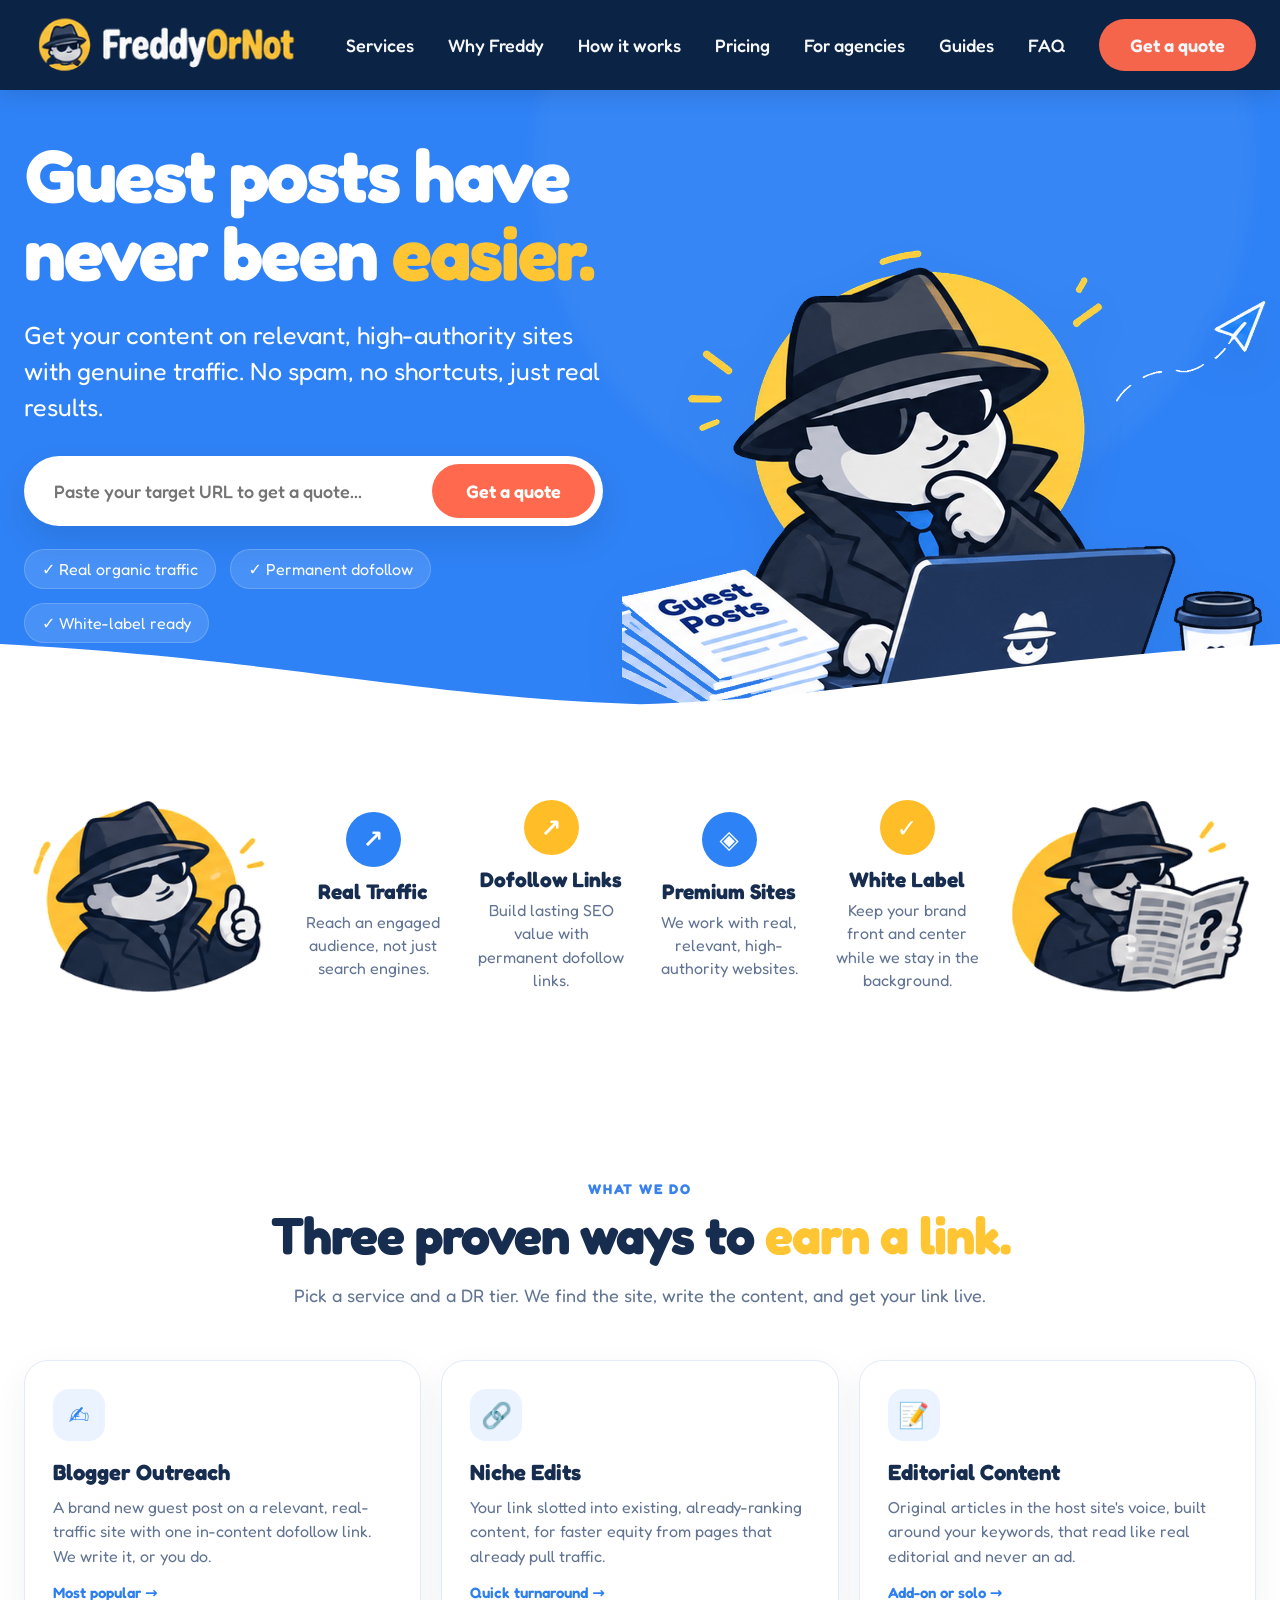
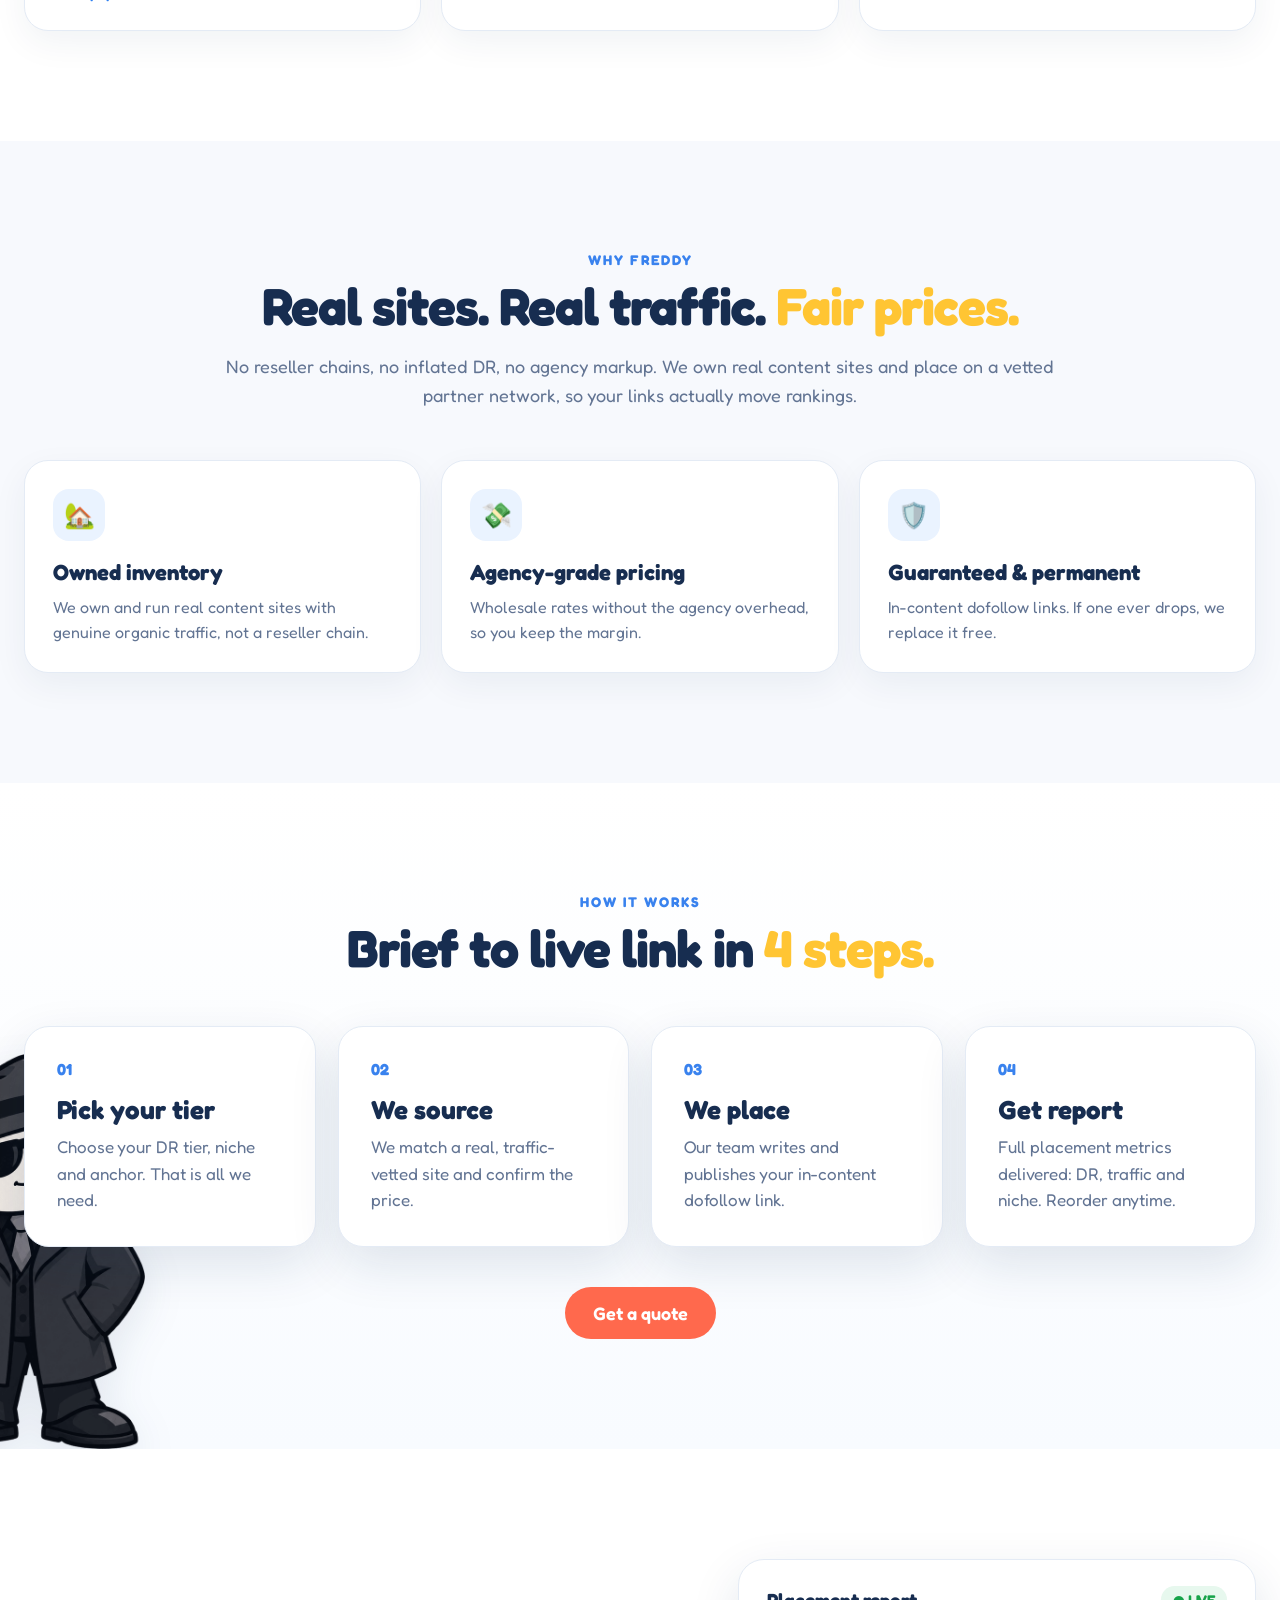
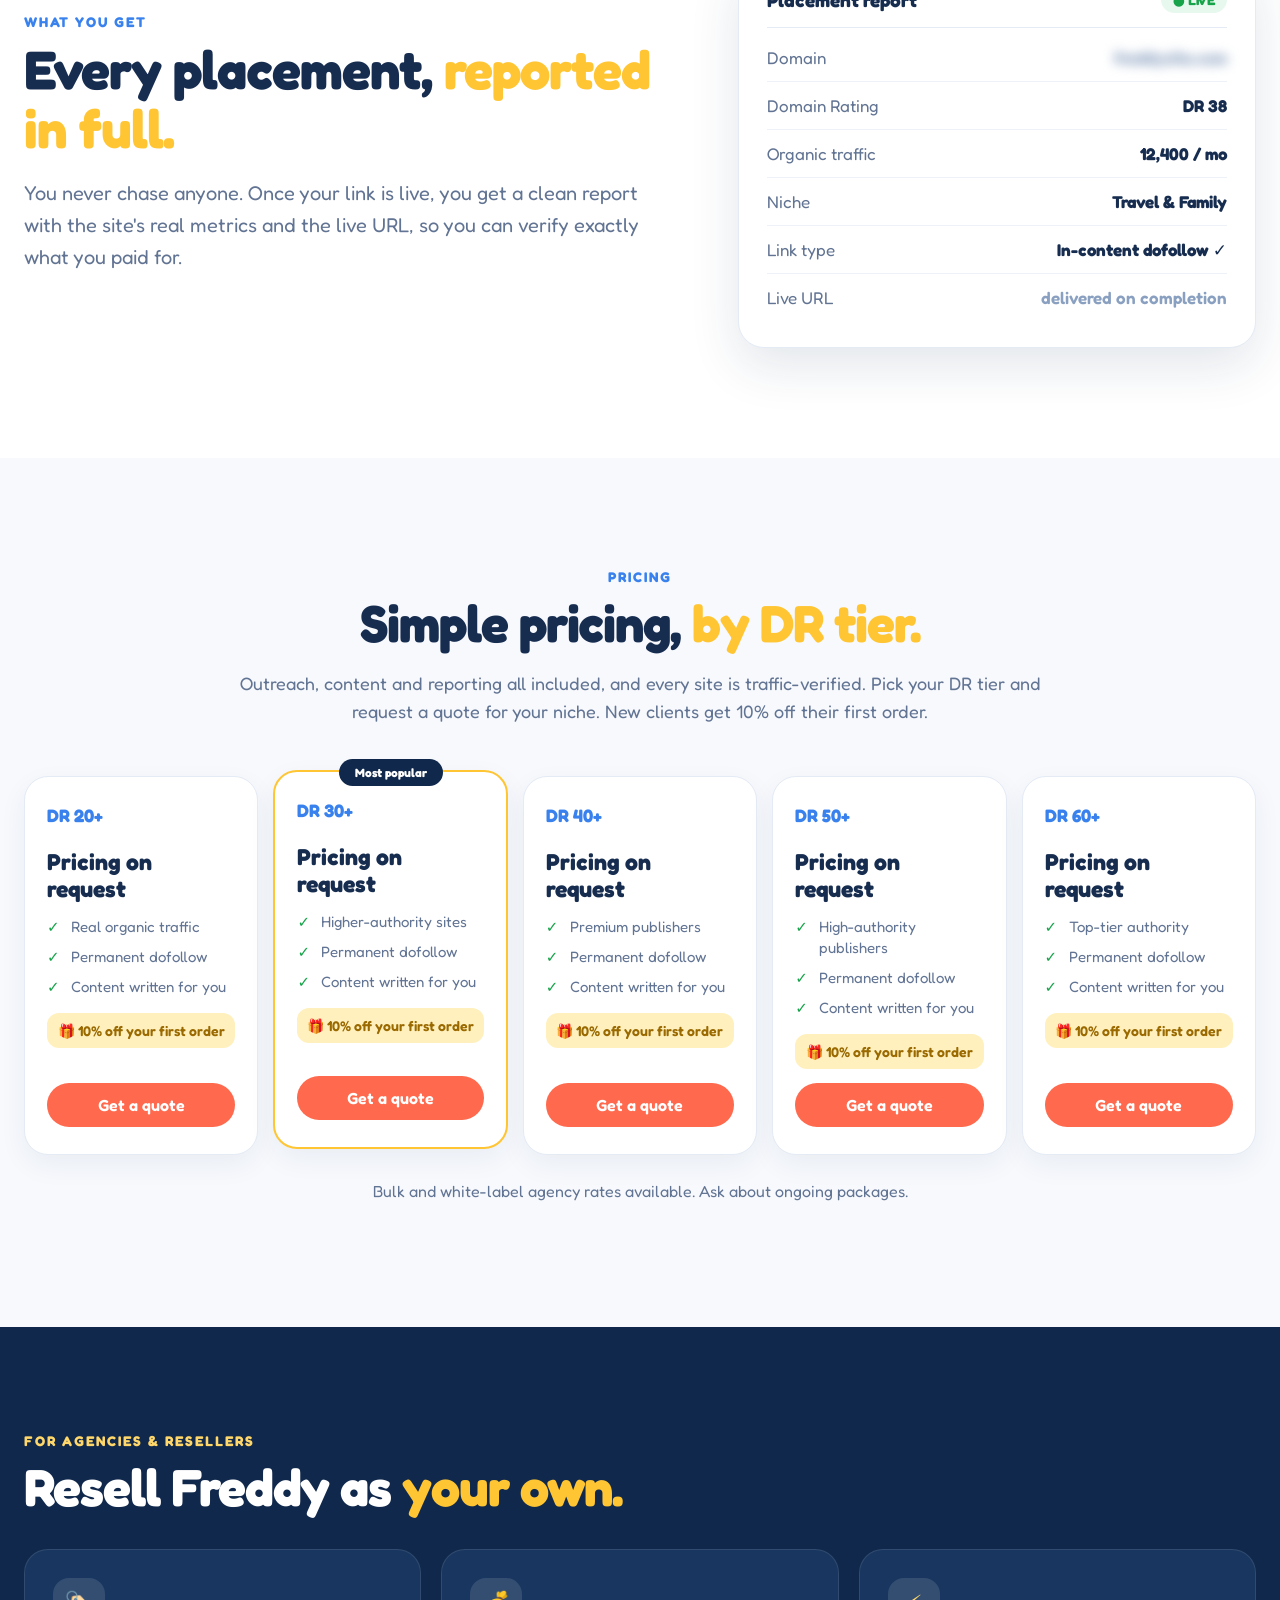
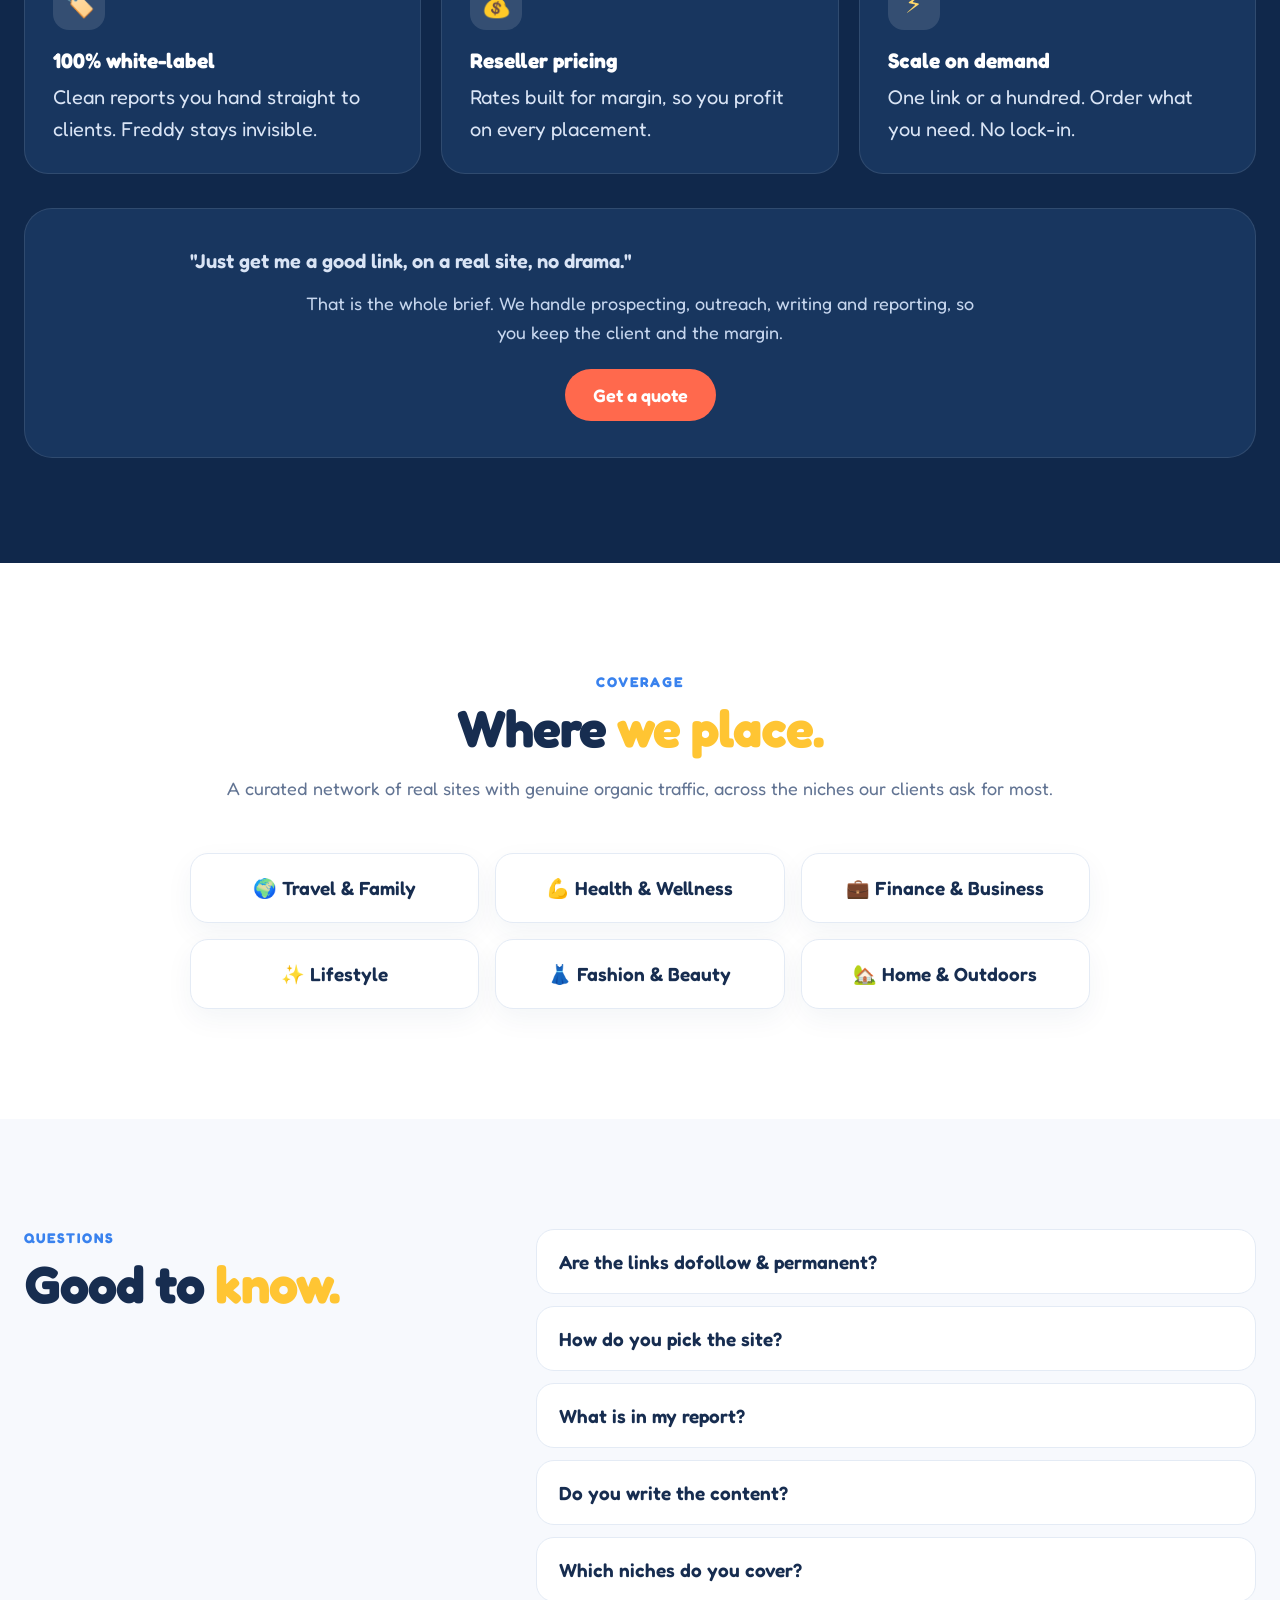
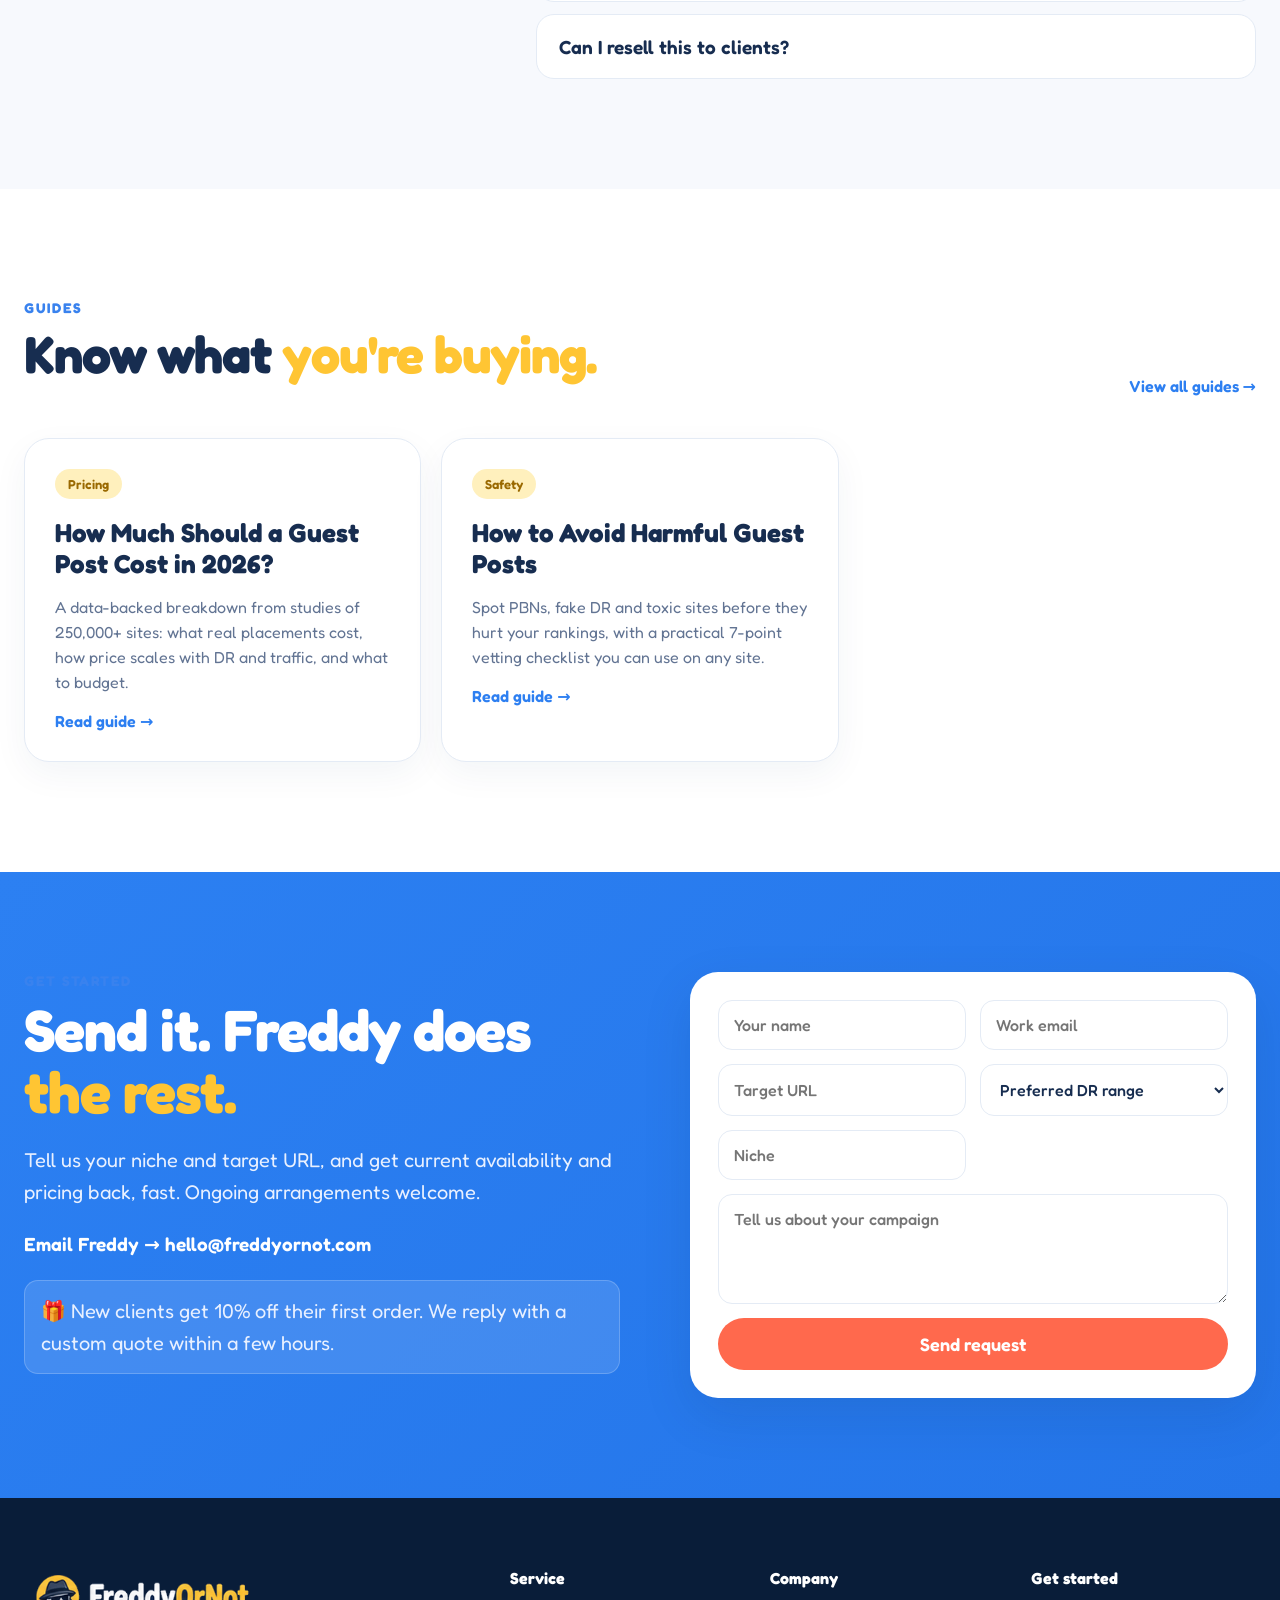
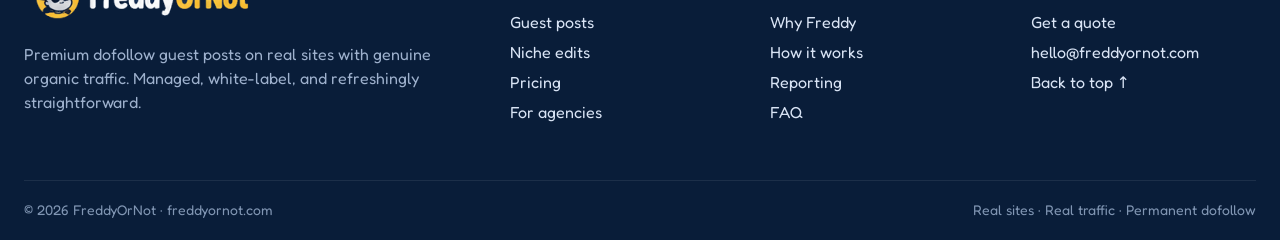
==== index.html @ b46d7009 "Add files via upload" ====
<!doctype html>
<html lang="en">
<head>
  <meta charset="utf-8">
  <meta name="viewport" content="width=device-width, initial-scale=1">
  <meta name="description" content="Quality guest posts and permanent dofollow links on real, high-traffic sites. Sold by DR tier and niche, fully managed, white-label for agencies. Get a quote.">
  <title>FreddyOrNot | Quality Guest Posts for Real Growth</title>
  <link rel="icon" type="image/png" sizes="32x32" href="assets/favicon.png?v=3">
  <link rel="icon" href="assets/favicon.ico?v=3" sizes="any">
  <link rel="apple-touch-icon" href="assets/favicon.png?v=3">

  <!-- ================= SEO / social ================= -->
  <link rel="canonical" href="https://freddyornot.com/">
  <meta name="robots" content="index, follow">
  <meta property="og:type" content="website">
  <meta property="og:site_name" content="FreddyOrNot">
  <meta property="og:title" content="FreddyOrNot | Quality Guest Posts for Real Growth">
  <meta property="og:description" content="Guest posts and link placements on real, high-authority sites with genuine traffic. Sold by DR tier and niche. Permanent dofollow, white-label for agencies.">
  <meta property="og:url" content="https://freddyornot.com/">
  <meta property="og:image" content="https://freddyornot.com/assets/og-image.png">
  <meta property="og:image:width" content="1200">
  <meta property="og:image:height" content="630">
  <meta name="twitter:card" content="summary_large_image">
  <meta name="twitter:title" content="FreddyOrNot | Quality Guest Posts for Real Growth">
  <meta name="twitter:description" content="Guest posts and link placements on real, high-authority sites with genuine traffic. Sold by DR tier and niche.">
  <meta name="twitter:image" content="https://freddyornot.com/assets/og-image.png">
  <script type="application/ld+json">
  {
    "@context": "https://schema.org",
    "@type": "Organization",
    "name": "FreddyOrNot",
    "url": "https://freddyornot.com/",
    "logo": "https://freddyornot.com/assets/logo.png",
    "email": "hello@freddyornot.com",
    "description": "FreddyOrNot provides quality guest posts and link placements on real, high-authority websites with genuine organic traffic, sold by Domain Rating tier and niche. Permanent in-content dofollow links with full reporting and white-label options for agencies.",
    "makesOffer": {
      "@type": "Offer",
      "itemOffered": {
        "@type": "Service",
        "name": "Guest posts and link placements",
        "serviceType": "Link building and guest posting",
        "description": "Editorial guest posts and contextual link placements on real, traffic-vetted sites, sold by DR tier (DR20+ to DR60+) and niche. Permanent dofollow, white-label available."
      }
    }
  }
  </script>
  <!-- ================================================ -->

  <!-- ================= TRACKING (replace the 3 placeholder IDs) ================= -->
  <!-- 1) Google Search Console verification: paste the code from the "HTML tag" method -->
  <meta name="google-site-verification" content="GSC_VERIFICATION_CODE">

  <!-- 2) Google Analytics 4: replace G-XXXXXXXXXX with your Measurement ID -->
  <script async src="https://www.googletagmanager.com/gtag/js?id=G-XXXXXXXXXX"></script>
  <script>
    window.dataLayer = window.dataLayer || [];
    function gtag(){dataLayer.push(arguments);}
    gtag('js', new Date());
    gtag('config', 'G-XXXXXXXXXX');
  </script>

  <!-- 3) Microsoft Clarity: replace CLARITY_PROJECT_ID with your project ID -->
  <script type="text/javascript">
    (function(c,l,a,r,i,t,y){
      c[a]=c[a]||function(){(c[a].q=c[a].q||[]).push(arguments)};
      t=l.createElement(r);t.async=1;t.src="https://www.clarity.ms/tag/"+i;
      y=l.getElementsByTagName(r)[0];y.parentNode.insertBefore(t,y);
    })(window, document, "clarity", "script", "CLARITY_PROJECT_ID");
  </script>
  <!-- =========================================================================== -->

  <link rel="preconnect" href="https://fonts.googleapis.com">
  <link rel="preconnect" href="https://fonts.gstatic.com" crossorigin>
  <link href="https://fonts.googleapis.com/css2?family=Fredoka:wght@400;500;600;700&display=swap" rel="stylesheet">
  <link rel="stylesheet" href="style.css">
</head>
<body>
  <header class="site-header" id="top">
    <div class="container nav-wrap">
      <a class="brand" href="#top" aria-label="FreddyOrNot home">
        <img src="assets/logo.png" alt="FreddyOrNot" class="brand-logo">
      </a>
      <button class="menu-toggle" aria-label="Open navigation" aria-expanded="false">☰</button>
      <nav class="nav" aria-label="Primary navigation">
        <a href="#services">Services</a>
        <a href="#why-freddy">Why Freddy</a>
        <a href="#how-it-works">How it works</a>
        <a href="#pricing">Pricing</a>
        <a href="#agencies">For agencies</a>
        <a href="#guides">Guides</a>
        <a href="#faq">FAQ</a>
        <a class="nav-cta" href="#quote">Get a quote</a>
      </nav>
    </div>
  </header>

  <main>
    <section class="hero" aria-labelledby="hero-title">
      <div class="hero-glow"></div>
      <div class="hero-curve" aria-hidden="true"><svg viewBox="0 0 1000 110" preserveAspectRatio="none"><path d="M0,0 C220,18 330,64 500,72 C670,64 780,18 1000,0 L1000,110 L0,110 Z" fill="#fff"/></svg></div>
      <div class="container hero-grid">
        <div class="hero-copy">
          <p class="eyebrow">Quality guest posts</p>
          <h1 id="hero-title">Guest posts have<br>never been <span>easier.</span></h1>
          <p class="hero-lead">Get your content on relevant, high-authority sites with genuine traffic. No spam, no shortcuts, just real results.</p>
          <form class="hero-form" action="https://formspree.io/f/YOUR_FORM_ID" method="POST">
            <label class="sr-only" for="hero-url">Target URL</label>
            <input id="hero-url" name="target_url" type="url" placeholder="Paste your target URL to get a quote..." required>
            <input type="hidden" name="source" value="hero">
            <button type="submit">Get a quote</button>
          </form>
          <div class="trust-pills" aria-label="Key benefits">
            <span>✓ Real organic traffic</span>
            <span>✓ Permanent dofollow</span>
            <span>✓ White-label ready</span>
          </div>
        </div>
        <div class="hero-art-wrap" aria-hidden="true">
          <img src="assets/hero-detective-transparent-clean.png" alt="" class="hero-art">
        </div>
      </div>
    </section>

    <section class="feature-strip" aria-label="Why choose FreddyOrNot">
      <div class="container feature-grid">
        <div class="feature-mascot left"><img src="assets/thumbs-up-clean.png" alt="Freddy giving a thumbs up"></div>
        <article class="feature-item">
          <div class="feature-icon blue">↗</div>
          <h3>Real Traffic</h3>
          <p>Reach an engaged audience, not just search engines.</p>
        </article>
        <article class="feature-item">
          <div class="feature-icon yellow">↗</div>
          <h3>Dofollow Links</h3>
          <p>Build lasting SEO value with permanent dofollow links.</p>
        </article>
        <article class="feature-item">
          <div class="feature-icon blue">◈</div>
          <h3>Premium Sites</h3>
          <p>We work with real, relevant, high-authority websites.</p>
        </article>
        <article class="feature-item">
          <div class="feature-icon yellow">✓</div>
          <h3>White Label</h3>
          <p>Keep your brand front and center while we stay in the background.</p>
        </article>
        <div class="feature-mascot right"><img src="assets/reading-mascot-clean.png" alt="Freddy reading a blog"></div>
      </div>
    </section>

    <section class="section services" id="services">
      <div class="container">
        <div class="section-heading center">
          <p class="section-kicker">What we do</p>
          <h2>Three proven ways to <span>earn a link.</span></h2>
          <p>Pick a service and a DR tier. We find the site, write the content, and get your link live.</p>
        </div>
        <div class="benefit-cards svc-grid">
          <article><div class="mini-icon">✍️</div><h3>Blogger Outreach</h3><p>A brand new guest post on a relevant, real-traffic site with one in-content dofollow link. We write it, or you do.</p><a class="card-link" href="#quote">Most popular →</a></article>
          <article><div class="mini-icon">🔗</div><h3>Niche Edits</h3><p>Your link slotted into existing, already-ranking content, for faster equity from pages that already pull traffic.</p><a class="card-link" href="#quote">Quick turnaround →</a></article>
          <article><div class="mini-icon">📝</div><h3>Editorial Content</h3><p>Original articles in the host site's voice, built around your keywords, that read like real editorial and never an ad.</p><a class="card-link" href="#quote">Add-on or solo →</a></article>
        </div>
      </div>
    </section>

    <section class="section light" id="why-freddy">
      <div class="container">
        <div class="section-heading center">
          <p class="section-kicker">Why Freddy</p>
          <h2>Real sites. Real traffic. <span>Fair prices.</span></h2>
          <p>No reseller chains, no inflated DR, no agency markup. We own real content sites and place on a vetted partner network, so your links actually move rankings.</p>
        </div>
        <div class="benefit-cards why-grid">
          <article><div class="mini-icon">🏡</div><h3>Owned inventory</h3><p>We own and run real content sites with genuine organic traffic, not a reseller chain.</p></article>
          <article><div class="mini-icon">💸</div><h3>Agency-grade pricing</h3><p>Wholesale rates without the agency overhead, so you keep the margin.</p></article>
          <article><div class="mini-icon">🛡️</div><h3>Guaranteed &amp; permanent</h3><p>In-content dofollow links. If one ever drops, we replace it free.</p></article>
        </div>
      </div>
    </section>

    <section class="section steps" id="how-it-works">
      <img class="peek-freddy" src="assets/peek-freddy.png" alt="" aria-hidden="true">
      <div class="container">
        <div class="section-heading center">
          <p class="section-kicker">How it works</p>
          <h2>Brief to live link in <span>4 steps.</span></h2>
        </div>
        <div class="step-grid step-grid-4">
          <article><span>01</span><h3>Pick your tier</h3><p>Choose your DR tier, niche and anchor. That is all we need.</p></article>
          <article><span>02</span><h3>We source</h3><p>We match a real, traffic-vetted site and confirm the price.</p></article>
          <article><span>03</span><h3>We place</h3><p>Our team writes and publishes your in-content dofollow link.</p></article>
          <article><span>04</span><h3>Get report</h3><p>Full placement metrics delivered: DR, traffic and niche. Reorder anytime.</p></article>
        </div>
        <div class="center"><a class="button button-orange" href="#quote">Get a quote</a></div>
      </div>
    </section>

    <section class="section report-sec" id="report">
      <div class="container split">
        <div>
          <p class="section-kicker">What you get</p>
          <h2>Every placement, <span>reported in full.</span></h2>
          <p class="section-lead">You never chase anyone. Once your link is live, you get a clean report with the site's real metrics and the live URL, so you can verify exactly what you paid for.</p>
        </div>
        <div class="report-card">
          <div class="report-head"><strong>Placement report</strong><span class="live-badge">● LIVE</span></div>
          <div class="report-row"><span>Domain</span><b class="blurred">freddysite.com</b></div>
          <div class="report-row"><span>Domain Rating</span><b>DR 38</b></div>
          <div class="report-row"><span>Organic traffic</span><b>12,400 / mo</b></div>
          <div class="report-row"><span>Niche</span><b>Travel &amp; Family</b></div>
          <div class="report-row"><span>Link type</span><b>In-content dofollow ✓</b></div>
          <div class="report-row"><span>Live URL</span><b class="muted-val">delivered on completion</b></div>
        </div>
      </div>
    </section>

    <section class="section light" id="pricing">
      <div class="container">
        <div class="section-heading center">
          <p class="section-kicker">Pricing</p>
          <h2>Simple pricing, <span>by DR tier.</span></h2>
          <p>Outreach, content and reporting all included, and every site is traffic-verified. Pick your DR tier and request a quote for your niche. New clients get 10% off their first order.</p>
        </div>
        <div class="pricing-grid">
          <article class="price-card"><span>DR 20+</span><h3>Pricing on request</h3><ul class="tier-feats"><li>Real organic traffic</li><li>Permanent dofollow</li><li>Content written for you</li></ul><div class="tier-banner">🎁 10% off your first order</div><a href="#quote">Get a quote</a></article>
          <article class="price-card featured"><div class="pop-ribbon">Most popular</div><span>DR 30+</span><h3>Pricing on request</h3><ul class="tier-feats"><li>Higher-authority sites</li><li>Permanent dofollow</li><li>Content written for you</li></ul><div class="tier-banner">🎁 10% off your first order</div><a href="#quote">Get a quote</a></article>
          <article class="price-card"><span>DR 40+</span><h3>Pricing on request</h3><ul class="tier-feats"><li>Premium publishers</li><li>Permanent dofollow</li><li>Content written for you</li></ul><div class="tier-banner">🎁 10% off your first order</div><a href="#quote">Get a quote</a></article>
          <article class="price-card"><span>DR 50+</span><h3>Pricing on request</h3><ul class="tier-feats"><li>High-authority publishers</li><li>Permanent dofollow</li><li>Content written for you</li></ul><div class="tier-banner">🎁 10% off your first order</div><a href="#quote">Get a quote</a></article>
          <article class="price-card"><span>DR 60+</span><h3>Pricing on request</h3><ul class="tier-feats"><li>Top-tier authority</li><li>Permanent dofollow</li><li>Content written for you</li></ul><div class="tier-banner">🎁 10% off your first order</div><a href="#quote">Get a quote</a></article>
        </div>
        <p class="center pricing-note">Bulk and white-label agency rates available. Ask about ongoing packages.</p>
      </div>
    </section>

    <section class="agency" id="agencies">
      <div class="container">
        <div class="section-heading">
          <p class="section-kicker">For agencies &amp; resellers</p>
          <h2>Resell Freddy as <span>your own.</span></h2>
        </div>
        <div class="agency-points">
          <article><div class="mini-icon">🏷️</div><h3>100% white-label</h3><p>Clean reports you hand straight to clients. Freddy stays invisible.</p></article>
          <article><div class="mini-icon">💰</div><h3>Reseller pricing</h3><p>Rates built for margin, so you profit on every placement.</p></article>
          <article><div class="mini-icon">⚡</div><h3>Scale on demand</h3><p>One link or a hundred. Order what you need. No lock-in.</p></article>
        </div>
        <div class="agency-quote">
          <p>"Just get me a good link, on a real site, no drama."</p>
          <span>That is the whole brief. We handle prospecting, outreach, writing and reporting, so you keep the client and the margin.</span>
          <a class="button button-orange" href="#quote">Get a quote</a>
        </div>
      </div>
    </section>

    <section class="section" id="niches">
      <div class="container">
        <div class="section-heading center">
          <p class="section-kicker">Coverage</p>
          <h2>Where <span>we place.</span></h2>
          <p>A curated network of real sites with genuine organic traffic, across the niches our clients ask for most.</p>
        </div>
        <div class="niche-grid">
          <div class="niche-chip">🌍 Travel &amp; Family</div>
          <div class="niche-chip">💪 Health &amp; Wellness</div>
          <div class="niche-chip">💼 Finance &amp; Business</div>
          <div class="niche-chip">✨ Lifestyle</div>
          <div class="niche-chip">👗 Fashion &amp; Beauty</div>
          <div class="niche-chip">🏡 Home &amp; Outdoors</div>
        </div>
      </div>
    </section>

    <section class="section light" id="faq">
      <div class="container faq-wrap">
        <div class="section-heading"><p class="section-kicker">Questions</p><h2>Good to <span>know.</span></h2></div>
        <div class="faq-list">
          <details><summary>Are the links dofollow &amp; permanent?</summary><p>Yes. Every placement is a permanent, in-content dofollow link on a live article. If one ever drops, we replace it free.</p></details>
          <details><summary>How do you pick the site?</summary><p>We match your niche and DR tier to a real, traffic-vetted site from our owned inventory and partner network. Every site is screened for genuine organic traffic, never an inflated DR.</p></details>
          <details><summary>What is in my report?</summary><p>A full quality breakdown of your placement: Domain Rating, real organic traffic, niche relevance and spam score, so you can verify exactly what you paid for.</p></details>
          <details><summary>Do you write the content?</summary><p>Yes, our team writes original articles built for the host site and your keywords. Or send your own and we place it.</p></details>
          <details><summary>Which niches do you cover?</summary><p>Travel and family, health, finance and business, lifestyle, fashion and beauty, home and outdoors. Ask if yours is not listed.</p></details>
          <details><summary>Can I resell this to clients?</summary><p>Absolutely. Fully white-label, clean reporting, and pricing built for reseller margin.</p></details>
        </div>
      </div>
    </section>

    <section class="section" id="guides">
      <div class="container">
        <div class="section-heading row">
          <div><p class="section-kicker">Guides</p><h2>Know what <span>you're buying.</span></h2></div>
          <a class="text-link" href="guides/guest-post-cost-2026.html">View all guides →</a>
        </div>
        <div class="guide-grid">
          <article class="guide-card"><div class="guide-tag">Pricing</div><h3>How Much Should a Guest Post Cost in 2026?</h3><p>A data-backed breakdown from studies of 250,000+ sites: what real placements cost, how price scales with DR and traffic, and what to budget.</p><a href="guides/guest-post-cost-2026.html">Read guide →</a></article>
          <article class="guide-card"><div class="guide-tag">Safety</div><h3>How to Avoid Harmful Guest Posts</h3><p>Spot PBNs, fake DR and toxic sites before they hurt your rankings, with a practical 7-point vetting checklist you can use on any site.</p><a href="guides/avoid-harmful-guest-posts.html">Read guide →</a></article>
        </div>
      </div>
    </section>

    <section class="quote-section" id="quote">
      <div class="container quote-inner">
        <div>
          <p class="section-kicker">Get started</p>
          <h2>Send it. Freddy does <span>the rest.</span></h2>
          <p>Tell us your niche and target URL, and get current availability and pricing back, fast. Ongoing arrangements welcome.</p>
          <p class="quote-email"><a href="mailto:hello@freddyornot.com">Email Freddy → hello@freddyornot.com</a></p>
          <p class="quote-promo">🎁 New clients get 10% off their first order. We reply with a custom quote within a few hours.</p>
        </div>
        <form class="quote-form" action="https://formspree.io/f/YOUR_FORM_ID" method="POST">
          <input name="name" type="text" placeholder="Your name" required>
          <input name="email" type="email" placeholder="Work email" required>
          <input name="target_url" type="url" placeholder="Target URL" required>
          <select name="dr_range" required><option value="">Preferred DR range</option><option>DR 20+</option><option>DR 30+</option><option>DR 40+</option><option>DR 50+</option><option>DR 60+</option><option>Not sure, advise me</option></select>
          <input name="niche" type="text" placeholder="Niche">
          <textarea name="message" rows="4" placeholder="Tell us about your campaign"></textarea>
          <button class="button button-orange" type="submit">Send request</button>
        </form>
      </div>
    </section>
  </main>

  <footer class="footer">
    <div class="container footer-grid">
      <div><img src="assets/logo.png" alt="FreddyOrNot" class="footer-logo"><p>Premium dofollow guest posts on real sites with genuine organic traffic. Managed, white-label, and refreshingly straightforward.</p></div>
      <div><strong>Service</strong><a href="#services">Guest posts</a><a href="#services">Niche edits</a><a href="#pricing">Pricing</a><a href="#agencies">For agencies</a></div>
      <div><strong>Company</strong><a href="#why-freddy">Why Freddy</a><a href="#how-it-works">How it works</a><a href="#report">Reporting</a><a href="#faq">FAQ</a></div>
      <div><strong>Get started</strong><a href="#quote">Get a quote</a><a href="mailto:hello@freddyornot.com">hello@freddyornot.com</a><a href="#top">Back to top ↑</a></div>
    </div>
    <div class="container footer-bottom"><span>© <span id="year"></span> FreddyOrNot · freddyornot.com</span><span>Real sites · Real traffic · Permanent dofollow</span></div>
  </footer>

  <script src="script.js"></script>
</body>
</html>
---- style.css ----
:root{--navy:#10284b;--navy2:#0b2344;--blue:#2f82f5;--blue2:#2878ef;--yellow:#ffc533;--orange:#ff694d;--ink:#172d50;--muted:#627493;--paper:#f7f9fd;--white:#fff;--border:#e4ebf5;--radius:26px;--shadow:0 18px 50px rgba(20,50,90,.12)}
*{box-sizing:border-box}html{scroll-behavior:smooth}body{margin:0;font-family:"Fredoka",system-ui,sans-serif;color:var(--ink);background:#fff}a{text-decoration:none;color:inherit}img{max-width:100%;display:block}.container{width:min(1380px,calc(100% - 48px));margin:0 auto}.sr-only{position:absolute;width:1px;height:1px;padding:0;margin:-1px;overflow:hidden;clip:rect(0,0,0,0);white-space:nowrap;border:0}.center{text-align:center}.site-header{height:90px;background:var(--navy2);color:#fff;position:sticky;top:0;z-index:50;box-shadow:0 4px 20px rgba(4,18,40,.14)}.nav-wrap{height:90px;display:flex;align-items:center;justify-content:space-between;gap:24px}.brand-logo{width:274px;height:70px;object-fit:contain;object-position:left center}.nav{display:flex;align-items:center;gap:34px;font-size:18px;font-weight:500}.nav a{opacity:.96}.nav a:hover{color:var(--yellow)}.nav-cta{background:var(--orange);padding:15px 31px;border-radius:999px;font-weight:600}.menu-toggle{display:none;background:none;border:0;color:#fff;font-size:28px}
.hero{position:relative;overflow:hidden;background:#2f82f5;color:#fff;min-height:600px}.hero-glow{position:absolute;width:720px;height:720px;right:2%;top:-290px;background:rgba(255,255,255,.035);border-radius:50%;filter:blur(8px)}.hero-curve{position:absolute;left:0;right:0;bottom:-1px;height:92px;z-index:4;pointer-events:none}.hero-curve svg{display:block;width:100%;height:100%}.hero-grid{min-height:600px;display:grid;grid-template-columns:47% 53%;align-items:center;position:relative;z-index:3}.hero-copy{padding:46px 0 92px}.eyebrow{display:none}.hero h1{font-size:74px;line-height:1.06;letter-spacing:-2px;margin:0 0 24px;font-weight:700}.hero h1 span,.section-heading h2 span,.section h2 span,.agency h2 span,.quote-inner h2 span{color:var(--yellow)}.hero-lead{font-size:25px;line-height:1.45;max-width:680px;margin:0 0 30px;color:#fff}.hero-form{background:#fff;border-radius:999px;padding:8px;display:flex;max-width:710px;box-shadow:0 14px 30px rgba(13,45,95,.13)}.hero-form input{min-width:0;flex:1;border:0;outline:0;padding:14px 22px;font:500 18px "Fredoka",sans-serif;color:var(--ink);background:transparent}.hero-form button,.button{border:0;cursor:pointer;font:600 18px "Fredoka",sans-serif}.hero-form button{background:var(--orange);color:#fff;border-radius:999px;padding:16px 34px;white-space:nowrap}.trust-pills{display:flex;gap:14px;flex-wrap:wrap;margin-top:23px}.trust-pills span{background:rgba(255,255,255,.12);border:1px solid rgba(255,255,255,.18);padding:9px 17px;border-radius:999px;font-size:16px}.hero-art-wrap{height:100%;display:flex;align-items:flex-end;justify-content:center;position:relative;padding-bottom:28px;z-index:2}.hero-art{width:clamp(700px,100%,850px);max-width:none;height:auto;object-fit:contain;display:block;transform:translate(6%,1%);filter:drop-shadow(0 18px 20px rgba(7,37,83,.08));mix-blend-mode:normal}.hero-coffee{display:none}
.feature-strip{background:#fff;padding:34px 0 46px;position:relative;z-index:4;overflow:hidden}.feature-grid{display:grid;grid-template-columns:250px repeat(4,1fr) 250px;gap:20px;align-items:center}.feature-mascot{height:255px;display:flex;align-items:flex-end;justify-content:center;overflow:visible}.feature-mascot img{width:320px;height:255px;object-fit:contain;margin:0 auto}.feature-mascot.left,.feature-mascot.right{margin:0}.feature-item{text-align:center;padding:10px 5px}.feature-icon{width:55px;height:55px;border-radius:50%;display:grid;place-items:center;margin:0 auto 12px;color:#fff;font-size:25px;font-weight:600}.feature-icon.blue{background:#2d83f5}.feature-icon.yellow{background:#ffbd28}.feature-item h3{font-size:21px;margin:0 0 7px}.feature-item p{font-size:16px;line-height:1.45;color:#627493;margin:0}
.section{padding:110px 0}.section.light{background:var(--paper)}.split{display:grid;grid-template-columns:1.1fr .9fr;gap:80px;align-items:center}.section-kicker{margin:0 0 10px;text-transform:uppercase;letter-spacing:2px;color:#3982ee;font-size:14px;font-weight:700}.section h2,.agency h2,.quote-inner h2{font-size:54px;line-height:1.08;margin:0 0 20px;letter-spacing:-1px}.section-lead{font-size:20px;line-height:1.6;color:var(--muted);max-width:720px}.service-list{display:grid;gap:14px;margin-top:30px}.service-list div{border:1px solid var(--border);background:#fff;border-radius:18px;padding:18px 20px;display:flex;flex-direction:column;gap:4px}.service-list strong{font-size:19px}.service-list span{color:var(--muted)}.service-card{background:linear-gradient(145deg,#fff,#eef5ff);border:1px solid var(--border);padding:42px;border-radius:32px;box-shadow:var(--shadow)}.card-badge,.guide-tag{display:inline-flex;background:#fff0bd;color:#9a6900;border-radius:999px;padding:7px 13px;font-size:13px;font-weight:600}.service-card h3{font-size:31px;margin:18px 0 10px}.service-card p{font-size:18px;line-height:1.55;color:var(--muted)}.button{display:inline-flex;align-items:center;justify-content:center;border-radius:999px;padding:15px 28px}.button-dark{background:var(--navy);color:#fff}.button-orange{background:var(--orange);color:#fff}.section-heading.center{max-width:850px;margin:0 auto 50px}.section-heading h2{font-size:52px;line-height:1.08;margin:0 0 14px}.section-heading p:not(.section-kicker){color:var(--muted);font-size:18px;line-height:1.6}.benefit-cards{display:grid;grid-template-columns:repeat(4,1fr);gap:20px}.benefit-cards article{background:#fff;border:1px solid var(--border);border-radius:24px;padding:28px;box-shadow:0 12px 35px rgba(20,50,90,.06)}.mini-icon{width:52px;height:52px;border-radius:16px;background:#eaf3ff;color:#2e82f2;display:grid;place-items:center;font-size:25px;font-weight:700;margin-bottom:18px}.benefit-cards h3{margin:0 0 10px;font-size:22px}.benefit-cards p{margin:0;color:var(--muted);line-height:1.55}.steps{background:linear-gradient(180deg,#fff,#f8fbff)}.step-grid{display:grid;grid-template-columns:repeat(3,1fr);gap:22px;margin-bottom:40px}.step-grid article{border:1px solid var(--border);background:#fff;border-radius:25px;padding:32px;box-shadow:var(--shadow)}.step-grid span{font-size:16px;color:#3982ee;font-weight:700}.step-grid h3{font-size:26px;margin:15px 0 9px}.step-grid p{color:var(--muted);line-height:1.55;margin:0;font-size:17px}
.discount-banner{background:var(--navy);color:#fff;text-align:center;border-radius:16px;padding:13px;font-size:18px;font-weight:600;margin:0 auto 24px;max-width:520px}.pricing-grid{display:grid;grid-template-columns:repeat(5,1fr);gap:15px}.price-card{background:#fff;border:1px solid var(--border);border-radius:24px;padding:27px 22px;box-shadow:0 10px 28px rgba(20,50,90,.06);display:flex;flex-direction:column}.price-card.featured{border:2px solid var(--yellow);transform:translateY(-6px)}.price-card>span{color:#3982ee;font-size:18px;font-weight:700}.price-card h3{font-size:23px;margin:18px 0 8px}.price-card p{color:var(--muted);line-height:1.45;min-height:68px}.price-card a{margin-top:auto;background:var(--orange);color:#fff;text-align:center;border-radius:999px;padding:12px;font-weight:600}.agency{background:var(--navy);color:#fff;padding:105px 0;overflow:hidden}.agency-inner{display:grid;grid-template-columns:1.2fr .8fr;gap:80px;align-items:center}.agency p:not(.section-kicker){font-size:20px;line-height:1.6;color:#d9e4f5;max-width:700px}.agency-card{background:#18365f;border:1px solid rgba(255,255,255,.1);border-radius:30px;padding:40px;display:grid;grid-template-columns:1fr 1fr;gap:16px;align-items:center;text-align:center}.agency-card strong{font-size:20px}.agency-card span{color:#a9bdd9}.connector{height:2px;background:var(--yellow);grid-column:1/-1;position:relative}.connector:after{content:"→";position:absolute;right:0;top:-18px;color:var(--yellow);font-size:28px}.section-heading.row{display:flex;justify-content:space-between;align-items:end;gap:30px;margin-bottom:42px}.text-link{color:#2d7ff1;font-weight:600}.guide-grid{display:grid;grid-template-columns:repeat(3,1fr);gap:20px}.guide-card{border:1px solid var(--border);border-radius:25px;padding:30px;background:#fff;box-shadow:0 12px 35px rgba(20,50,90,.05)}.guide-card h3{font-size:26px;line-height:1.2;margin:18px 0 12px}.guide-card p{color:var(--muted);line-height:1.55}.guide-card a{color:#2d7ff1;font-weight:600}.faq-wrap{display:grid;grid-template-columns:.75fr 1.25fr;gap:80px}.faq-list{display:grid;gap:12px}.faq-list details{background:#fff;border:1px solid var(--border);border-radius:18px;padding:0 22px}.faq-list summary{cursor:pointer;list-style:none;padding:20px 0;font-size:19px;font-weight:600}.faq-list summary::-webkit-details-marker{display:none}.faq-list p{color:var(--muted);line-height:1.55;padding:0 0 20px;margin:0}.quote-section{background:linear-gradient(135deg,#2c80f2,#2475e9);color:#fff;padding:100px 0}.quote-inner{display:grid;grid-template-columns:1fr .95fr;gap:70px;align-items:start}.quote-inner h2{font-size:58px}.quote-inner>div>p:not(.section-kicker){font-size:20px;line-height:1.6;color:#e8f0ff;max-width:640px}.quote-form{background:#fff;border-radius:28px;padding:28px;display:grid;grid-template-columns:1fr 1fr;gap:14px;box-shadow:var(--shadow)}.quote-form input,.quote-form select,.quote-form textarea{width:100%;border:1px solid var(--border);border-radius:14px;padding:14px 15px;font:500 16px "Fredoka",sans-serif;color:var(--ink);outline:none;background:#fff}.quote-form textarea{resize:vertical;grid-column:1/-1}.quote-form button{grid-column:1/-1}.footer{background:#091d39;color:#d9e4f5;padding:70px 0 22px}.footer-grid{display:grid;grid-template-columns:2fr 1fr 1fr 1fr;gap:35px}.footer-logo{width:240px;height:58px;object-fit:contain;object-position:left center}.footer p{color:#9eb1cd;line-height:1.5}.footer-grid strong{display:block;color:#fff;margin-bottom:14px}.footer-grid>div:not(:first-child){display:flex;flex-direction:column;gap:10px}.footer-grid a:hover{color:var(--yellow)}.footer-bottom{border-top:1px solid rgba(255,255,255,.08);margin-top:50px;padding-top:20px;display:flex;justify-content:space-between;gap:20px;color:#8196b3;font-size:14px}
@media(max-width:1150px){.nav{gap:18px;font-size:16px}.brand-logo{width:235px}.hero h1{font-size:62px}.feature-grid{grid-template-columns:180px repeat(4,1fr) 180px}.feature-mascot{height:255px}.feature-mascot img{width:320px;height:255px}.pricing-grid{grid-template-columns:repeat(3,1fr)}.price-card.featured{transform:none}}
@media(max-width:900px){.site-header,.nav-wrap{height:76px}.nav-wrap{width:calc(100% - 32px)}.brand-logo{width:210px;height:62px}.menu-toggle{display:block}.nav{display:none;position:absolute;left:16px;right:16px;top:82px;background:var(--navy2);padding:20px;border-radius:20px;flex-direction:column;align-items:stretch;gap:16px;box-shadow:var(--shadow)}.nav.open{display:flex}.nav a{padding:8px 10px}.nav-cta{text-align:center}.hero{min-height:auto}.hero-grid{grid-template-columns:1fr;min-height:auto}.hero-copy{padding:72px 0 10px;position:relative;z-index:5}.hero h1{font-size:55px}.hero-lead{font-size:20px;max-width:680px}.hero-art-wrap{height:500px;justify-content:center}.hero-art{width:850px;max-width:115%;transform:translate(3%,-10px);margin-top:-35px}.hero-coffee{display:none}.feature-grid{grid-template-columns:1fr 1fr;gap:30px}.feature-mascot{display:none}.split,.agency-inner,.quote-inner,.faq-wrap{grid-template-columns:1fr;gap:45px}.benefit-cards{grid-template-columns:1fr 1fr}.step-grid{grid-template-columns:1fr}.guide-grid{grid-template-columns:1fr}.footer-grid{grid-template-columns:1fr 1fr}.section{padding:80px 0}.section h2,.agency h2,.quote-inner h2{font-size:46px}}
@media(max-width:620px){.container{width:min(100% - 30px,1380px)}.brand-logo{width:185px}.hero h1{font-size:43px;letter-spacing:-1px}.hero-lead{font-size:18px}.hero-form{border-radius:22px;flex-direction:column}.hero-form button{width:100%}.hero-art-wrap{height:350px}.hero-art{width:720px;max-width:150%;margin-top:-30px;transform:translate(2%,-8px)}.hero-coffee{display:none}.trust-pills span{font-size:14px}.feature-grid{grid-template-columns:1fr}.benefit-cards{grid-template-columns:1fr}.pricing-grid{grid-template-columns:1fr}.section-heading.row{align-items:start;flex-direction:column}.section h2,.agency h2,.quote-inner h2,.section-heading h2{font-size:39px}.quote-form{grid-template-columns:1fr}.quote-form textarea,.quote-form button{grid-column:auto}.footer-grid{grid-template-columns:1fr}.footer-bottom{flex-direction:column}.agency-card{grid-template-columns:1fr}.connector{grid-column:auto}.hero-curve{height:72px}}

/* ===== Our-content additions (kept in v6 visual language) ===== */
.svc-grid{grid-template-columns:repeat(3,1fr)}
.why-grid{grid-template-columns:repeat(3,1fr)}
.card-link{display:inline-block;margin-top:14px;color:#2d7ff1;font-weight:600;font-size:15px}
.step-grid-4{grid-template-columns:repeat(4,1fr)}
/* Report */
.report-sec .split{align-items:center}
.report-card{background:#fff;border:1px solid var(--border);border-radius:26px;padding:26px 28px;box-shadow:var(--shadow)}
.report-head{display:flex;justify-content:space-between;align-items:center;padding-bottom:14px;margin-bottom:6px;border-bottom:1px solid var(--border)}
.report-head strong{font-size:19px}
.live-badge{color:#17a34a;font-weight:700;font-size:14px;background:#e7f8ee;padding:5px 12px;border-radius:999px}
.report-row{display:flex;justify-content:space-between;align-items:center;padding:13px 0;border-bottom:1px solid #eef2f8;font-size:17px}
.report-row:last-child{border-bottom:0}
.report-row span{color:var(--muted)}
.report-row b{color:var(--ink)}
.report-row .blurred{filter:blur(6px);user-select:none;color:#8aa0c0}
.report-row .muted-val{color:#8aa0c0;font-weight:600}
/* Pricing tiers */
.price-card{position:relative}
.tier-feats{list-style:none;padding:0;margin:6px 0 16px;display:grid;gap:9px}
.tier-feats li{position:relative;padding-left:24px;color:var(--muted);font-size:15px;line-height:1.4}
.tier-feats li:before{content:"✓";position:absolute;left:0;top:0;color:#17a34a;font-weight:700}
.tier-banner{background:#fff0bd;color:#9a6900;border-radius:12px;padding:9px;text-align:center;font-size:14px;font-weight:600;margin-bottom:14px}
.pop-ribbon{position:absolute;top:-13px;left:50%;transform:translateX(-50%);background:var(--navy);color:#fff;font-size:12px;font-weight:700;padding:6px 16px;border-radius:999px;white-space:nowrap}
.price-card>span{margin-bottom:4px}
.pricing-note{margin-top:26px;color:var(--muted);font-size:16px}
/* Agency */
.agency .section-heading{max-width:820px;margin-bottom:34px}
.agency .section-heading .section-kicker{color:#ffd76a}
.agency-points{display:grid;grid-template-columns:repeat(3,1fr);gap:20px;margin-bottom:34px}
.agency-points article{background:#18365f;border:1px solid rgba(255,255,255,.1);border-radius:24px;padding:28px}
.agency-points .mini-icon{background:rgba(255,255,255,.12);color:#ffd76a}
.agency-points h3{margin:0 0 8px;font-size:21px;color:#fff}
.agency-points p{margin:0;color:#c6d6ee;line-height:1.55}
.agency-quote{background:#18365f;border:1px solid rgba(255,255,255,.1);border-radius:28px;padding:36px;text-align:center}
.agency-quote p{font-size:27px;line-height:1.3;margin:0 0 12px;color:#fff;font-weight:600}
.agency-quote span{display:block;max-width:680px;margin:0 auto 22px;color:#c6d6ee;font-size:18px;line-height:1.6}
/* Niches */
.niche-grid{display:grid;grid-template-columns:repeat(3,1fr);gap:16px;max-width:900px;margin:0 auto}
.niche-chip{background:#fff;border:1px solid var(--border);border-radius:18px;padding:22px;text-align:center;font-weight:600;font-size:19px;box-shadow:0 10px 28px rgba(20,50,90,.05)}
/* Quote extras */
.quote-email a{color:#fff;font-weight:600;font-size:19px}
.quote-promo{background:rgba(255,255,255,.12);border:1px solid rgba(255,255,255,.2);border-radius:14px;padding:14px 16px;font-size:16px;margin-top:18px;max-width:560px}
@media(max-width:1150px){.svc-grid,.why-grid{grid-template-columns:repeat(3,1fr)}.step-grid-4{grid-template-columns:repeat(2,1fr)}.agency-points{grid-template-columns:1fr}}
@media(max-width:900px){.svc-grid,.why-grid{grid-template-columns:1fr}.step-grid-4{grid-template-columns:1fr}.report-sec .split{grid-template-columns:1fr}.niche-grid{grid-template-columns:1fr 1fr}}
@media(max-width:620px){.niche-grid{grid-template-columns:1fr}.agency-quote p{font-size:22px}}

/* Peeking Freddy entering from the left edge */
.steps{position:relative;overflow:hidden}
.peek-freddy{position:absolute;left:0;bottom:0;width:290px;height:auto;transform:translateX(-50%);z-index:0;pointer-events:none;filter:drop-shadow(0 14px 20px rgba(7,37,83,.10))}
.steps .container{position:relative;z-index:1}
@media(max-width:1250px){.peek-freddy{display:none}}
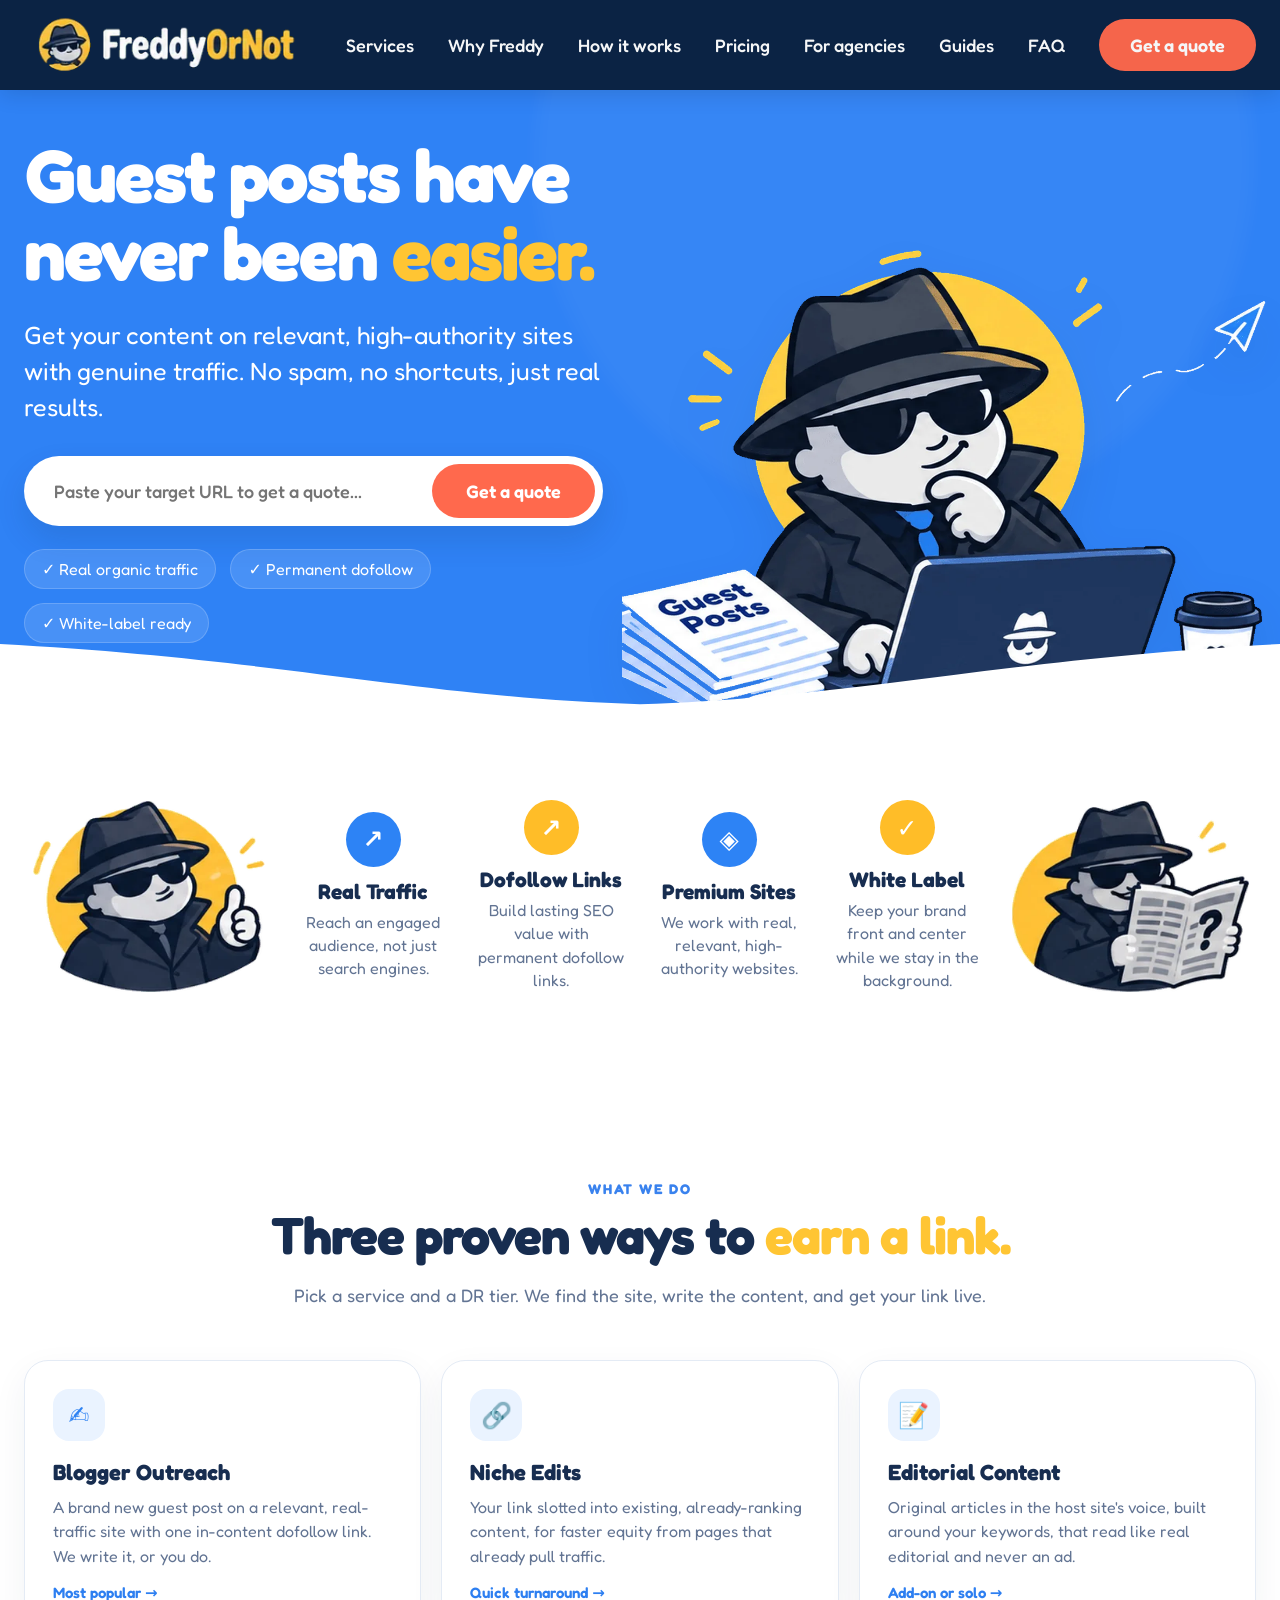
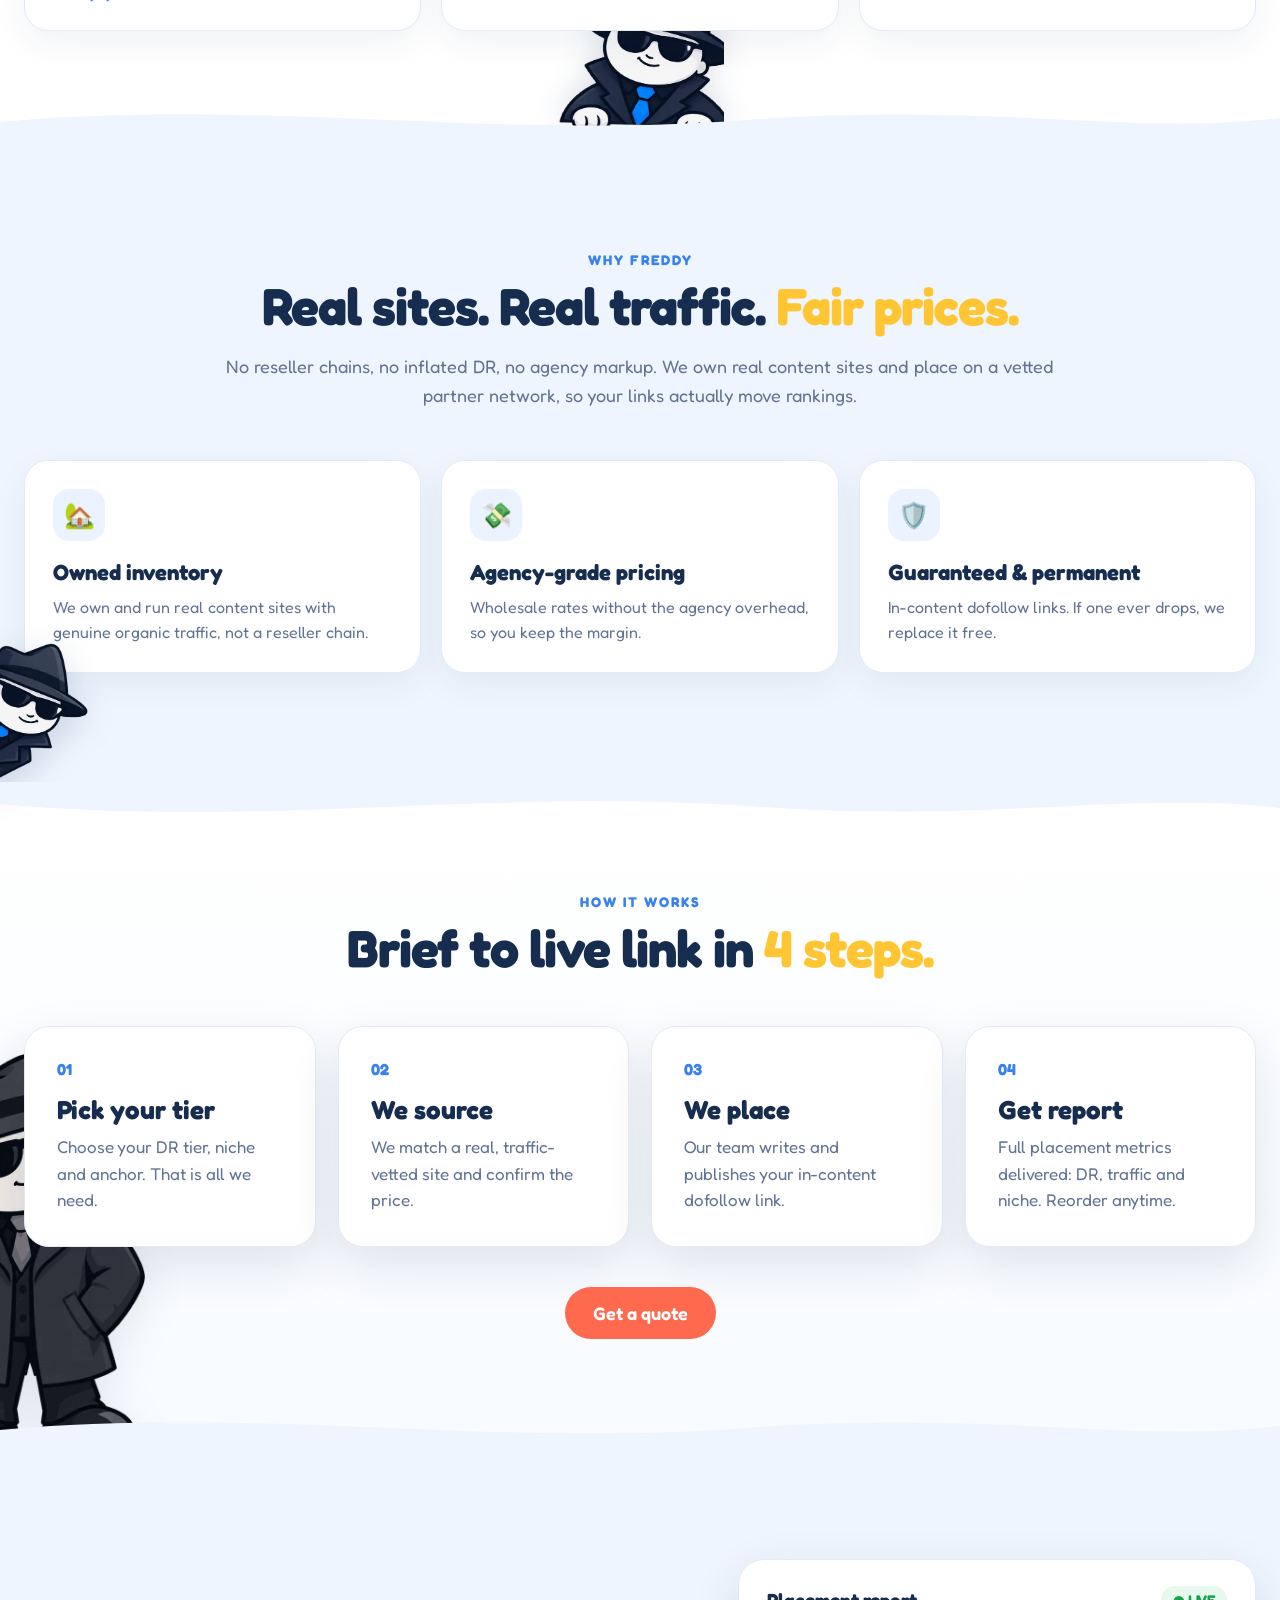
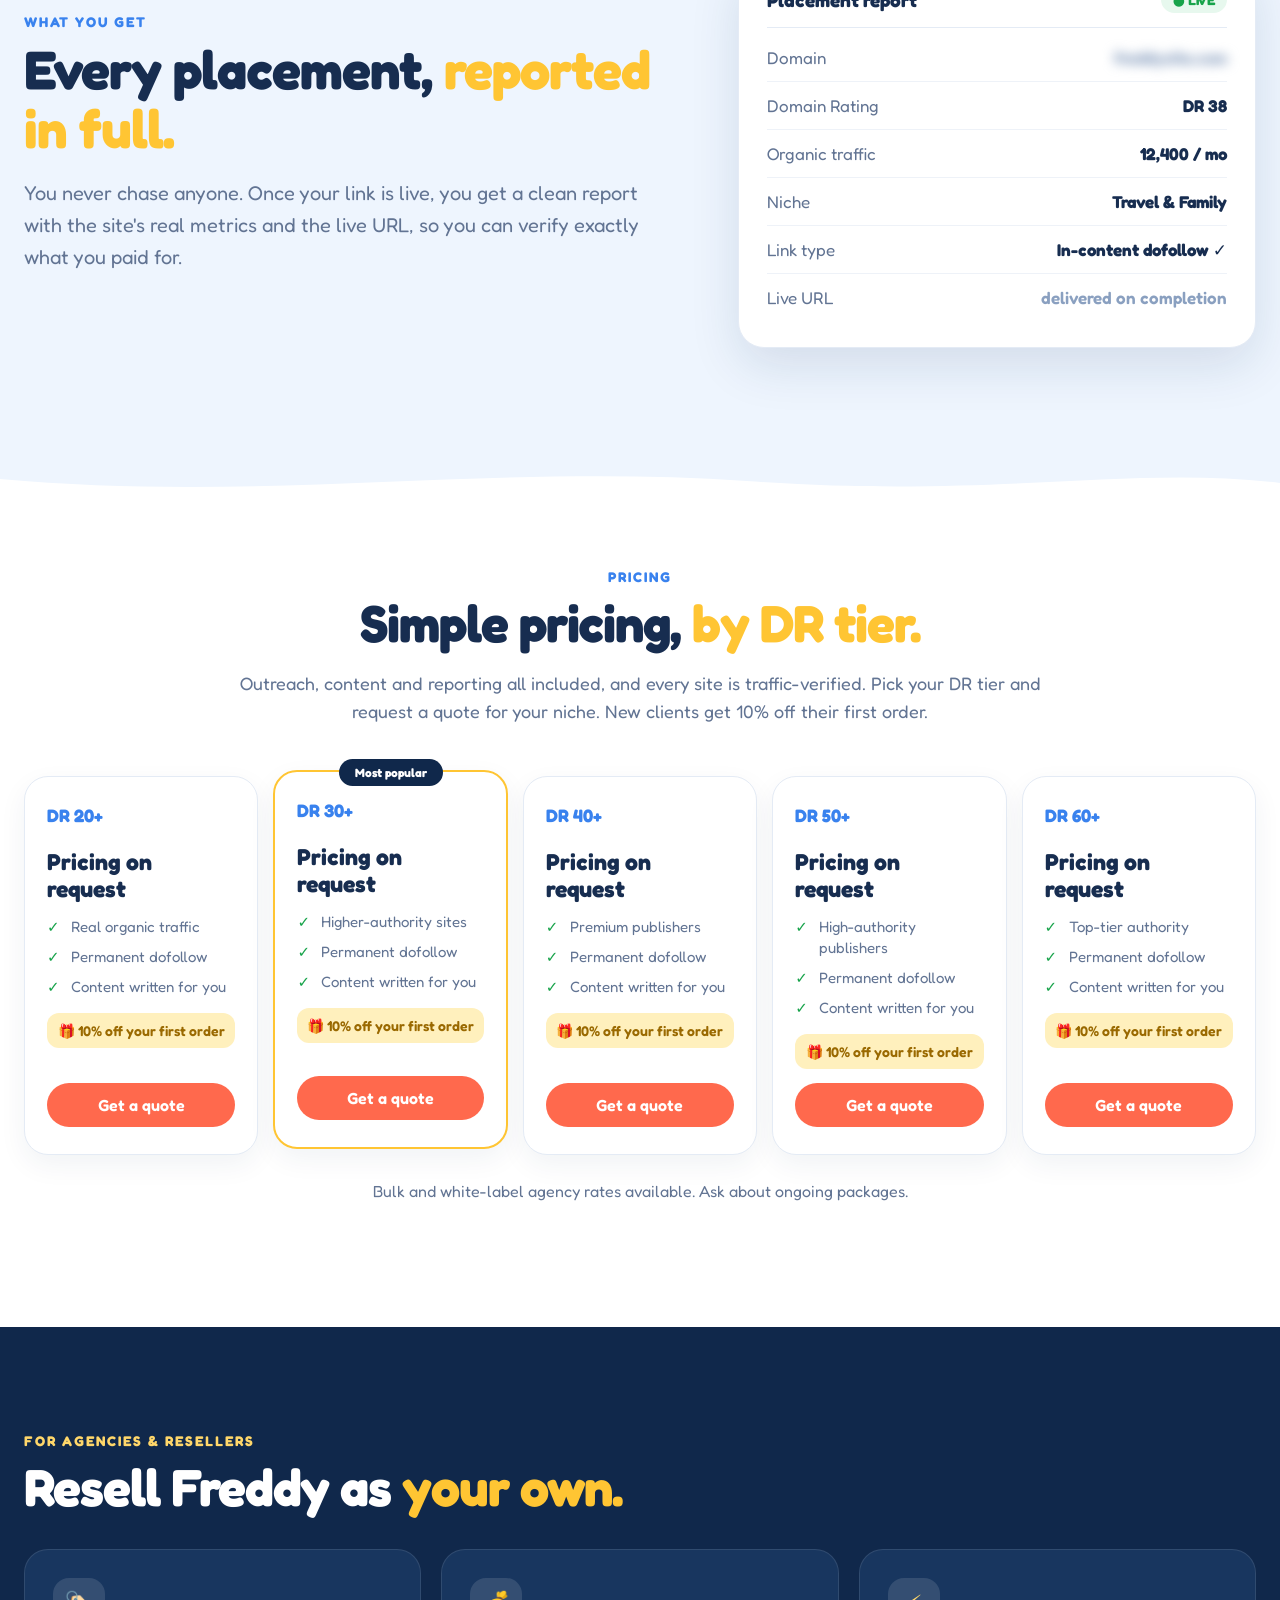
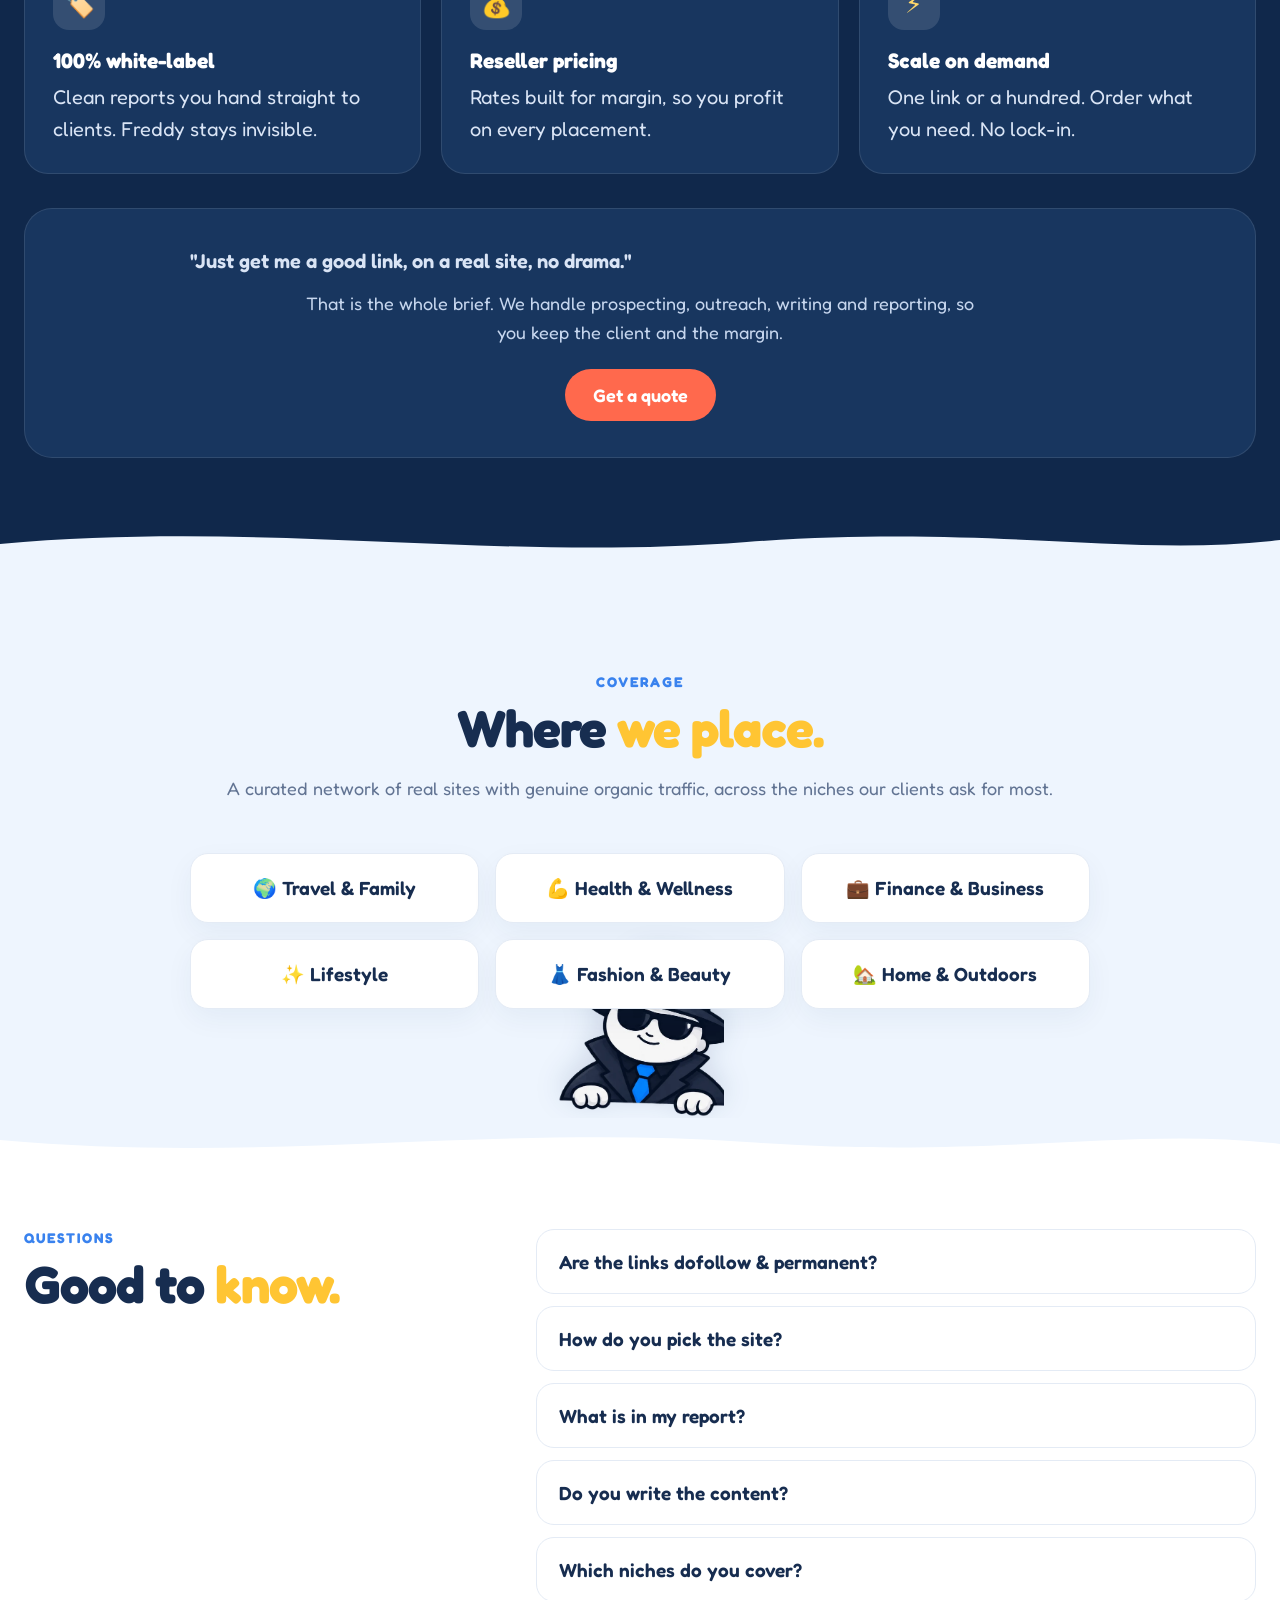
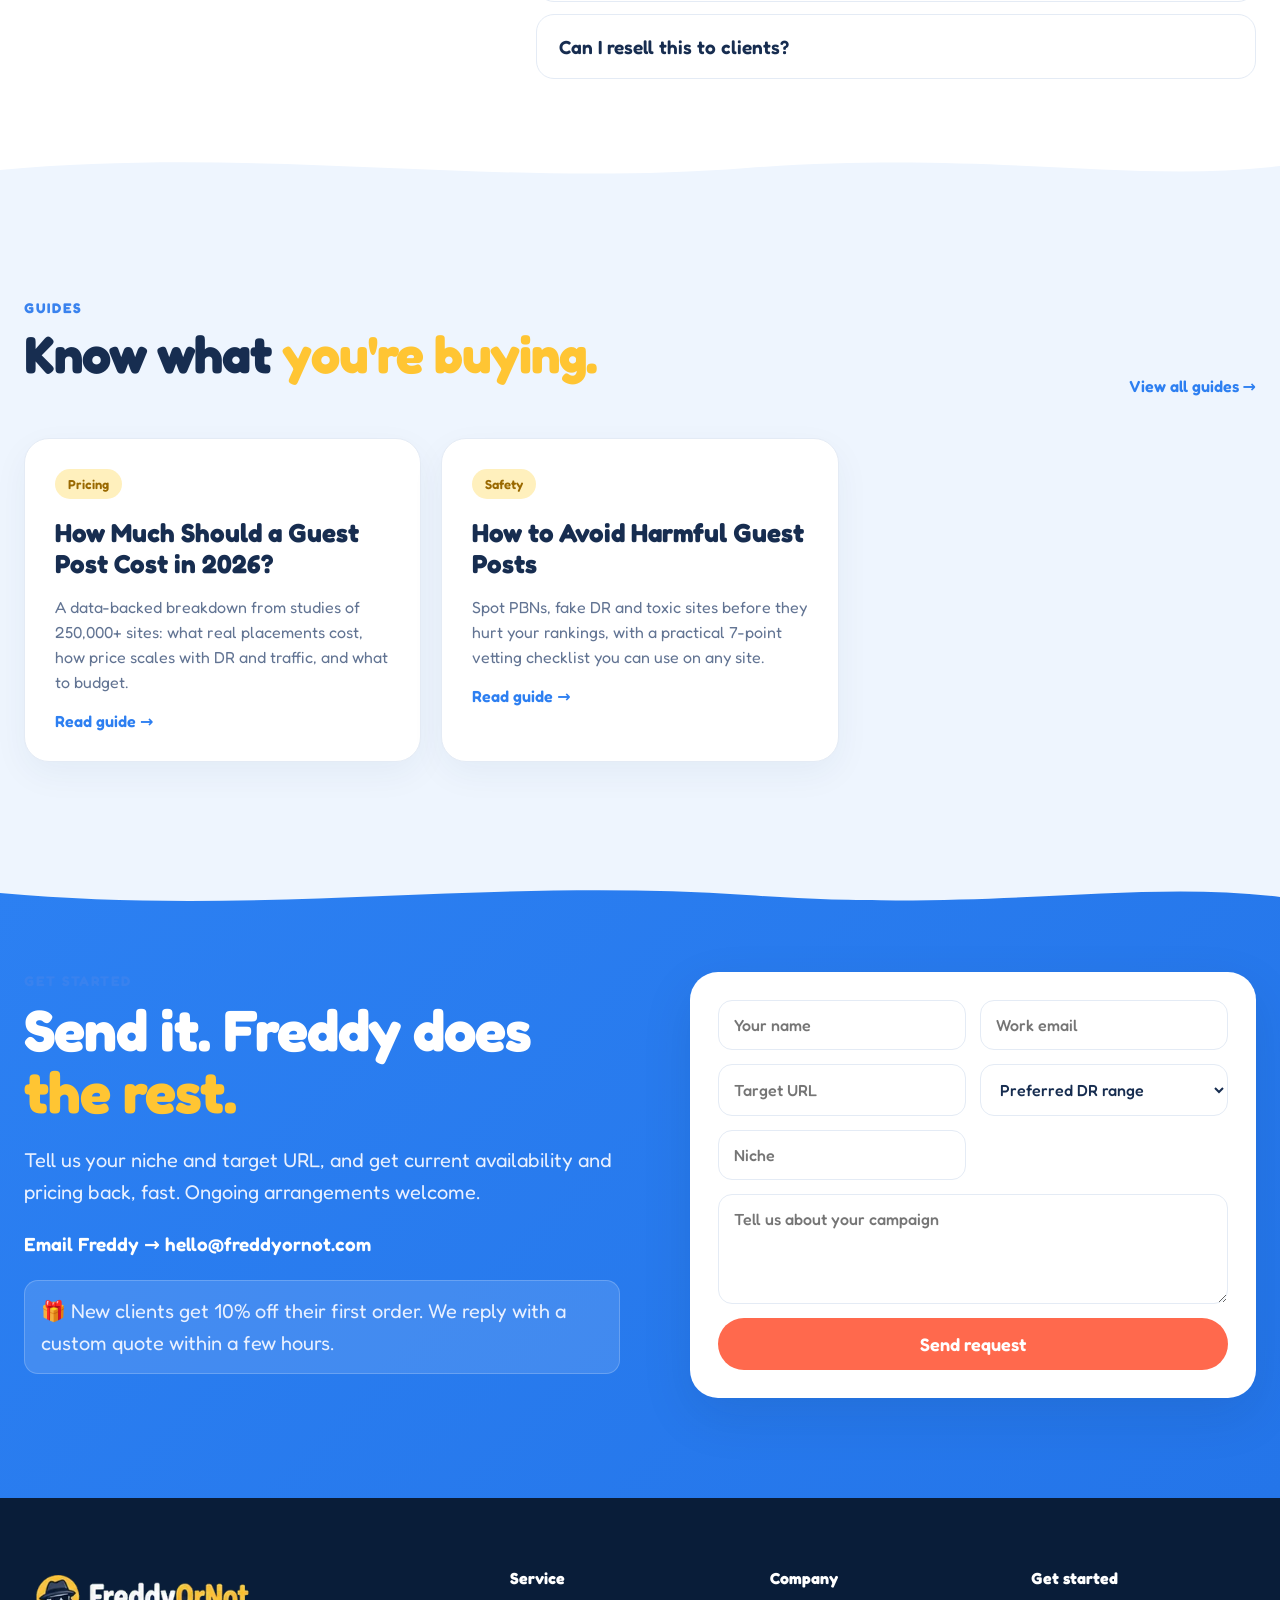
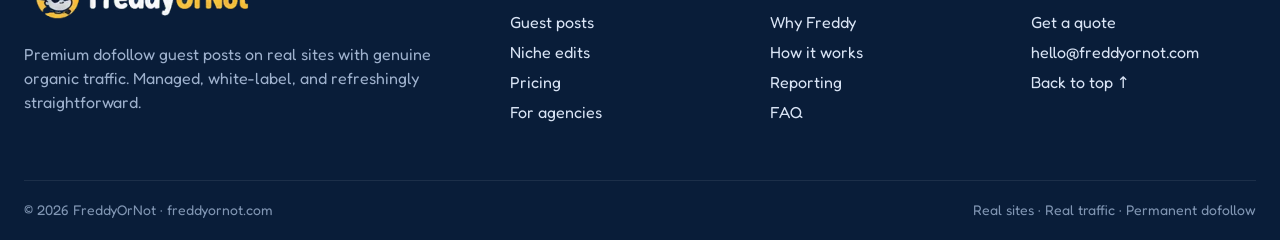
==== commit 5d30d24c: "Add files via upload" ====
--- a/index.html
+++ b/index.html
@@ -30,7 +30,7 @@
     "@type": "Organization",
     "name": "FreddyOrNot",
     "url": "https://freddyornot.com/",
-    "logo": "https://freddyornot.com/assets/logo.png",
+    "logo": "https://freddyornot.com/assets/logo.webp",
     "email": "hello@freddyornot.com",
     "description": "FreddyOrNot provides quality guest posts and link placements on real, high-authority websites with genuine organic traffic, sold by Domain Rating tier and niche. Permanent in-content dofollow links with full reporting and white-label options for agencies.",
     "makesOffer": {
@@ -48,24 +48,40 @@
 
   <!-- ================= TRACKING (replace the 3 placeholder IDs) ================= -->
   <!-- 1) Google Search Console verification: paste the code from the "HTML tag" method -->
-  <meta name="google-site-verification" content="GSC_VERIFICATION_CODE">
-
-  <!-- 2) Google Analytics 4: replace G-XXXXXXXXXX with your Measurement ID -->
-  <script async src="https://www.googletagmanager.com/gtag/js?id=G-XXXXXXXXXX"></script>
+  <meta name="google-site-verification" content="vgjCpZlRB9E8KpyEPsoXMbG5GgXfuciOTCFk10oMiKQ">
+
+  <!-- 0) Owner opt-out: visit ?notrack=freddy once to exclude yourself; ?notrack=off to re-enable -->
+  <script>
+    (function(){
+      try{
+        var p=new URLSearchParams(location.search);
+        if(p.get('notrack')==='freddy'){localStorage.setItem('fon_notrack','1');}
+        if(p.get('notrack')==='off'){localStorage.removeItem('fon_notrack');}
+      }catch(e){}
+      window.__FON_NOTRACK=false;
+      try{window.__FON_NOTRACK=localStorage.getItem('fon_notrack')==='1';}catch(e){}
+      if(window.__FON_NOTRACK){window['ga-disable-G-NVX6FNKG2Z']=true;}
+    })();
+  </script>
+
+  <!-- 2) Google Analytics 4: replace G-NVX6FNKG2Z with your Measurement ID -->
+  <script async src="https://www.googletagmanager.com/gtag/js?id=G-NVX6FNKG2Z"></script>
   <script>
     window.dataLayer = window.dataLayer || [];
     function gtag(){dataLayer.push(arguments);}
     gtag('js', new Date());
-    gtag('config', 'G-XXXXXXXXXX');
-  </script>
-
-  <!-- 3) Microsoft Clarity: replace CLARITY_PROJECT_ID with your project ID -->
+    if(!window.__FON_NOTRACK){ gtag('config', 'G-NVX6FNKG2Z'); }
+  </script>
+
+  <!-- 3) Microsoft Clarity: replace ymeyddonus with your project ID -->
   <script type="text/javascript">
+    if(!window.__FON_NOTRACK){
     (function(c,l,a,r,i,t,y){
       c[a]=c[a]||function(){(c[a].q=c[a].q||[]).push(arguments)};
       t=l.createElement(r);t.async=1;t.src="https://www.clarity.ms/tag/"+i;
       y=l.getElementsByTagName(r)[0];y.parentNode.insertBefore(t,y);
-    })(window, document, "clarity", "script", "CLARITY_PROJECT_ID");
+    })(window, document, "clarity", "script", "ymeyddonus");
+    }
   </script>
   <!-- =========================================================================== -->
 
@@ -78,7 +94,7 @@
   <header class="site-header" id="top">
     <div class="container nav-wrap">
       <a class="brand" href="#top" aria-label="FreddyOrNot home">
-        <img src="assets/logo.png" alt="FreddyOrNot" class="brand-logo">
+        <img src="assets/logo.webp" alt="FreddyOrNot" class="brand-logo">
       </a>
       <button class="menu-toggle" aria-label="Open navigation" aria-expanded="false">☰</button>
       <nav class="nav" aria-label="Primary navigation">
@@ -95,6 +111,14 @@
   </header>
 
   <main>
+    <div class="freddy-peek" id="freddyPeek" aria-hidden="true">
+      <button class="freddy-peek-close" id="freddyPeekClose" aria-label="Dismiss Freddy">×</button>
+      <a href="#quote" class="freddy-peek-link" aria-label="Get a quote">
+        <span class="freddy-peek-bubble">Get a quote <b>→</b></span>
+        <img src="assets/peek-side-freddy.webp" alt="" class="freddy-peek-img">
+      </a>
+    </div>
+
     <section class="hero" aria-labelledby="hero-title">
       <div class="hero-glow"></div>
       <div class="hero-curve" aria-hidden="true"><svg viewBox="0 0 1000 110" preserveAspectRatio="none"><path d="M0,0 C220,18 330,64 500,72 C670,64 780,18 1000,0 L1000,110 L0,110 Z" fill="#fff"/></svg></div>
@@ -116,14 +140,14 @@
           </div>
         </div>
         <div class="hero-art-wrap" aria-hidden="true">
-          <img src="assets/hero-detective-transparent-clean.png" alt="" class="hero-art">
+          <img src="assets/hero-detective-transparent-clean.webp" alt="" class="hero-art">
         </div>
       </div>
     </section>
 
     <section class="feature-strip" aria-label="Why choose FreddyOrNot">
       <div class="container feature-grid">
-        <div class="feature-mascot left"><img src="assets/thumbs-up-clean.png" alt="Freddy giving a thumbs up"></div>
+        <div class="feature-mascot left"><img src="assets/thumbs-up-clean.webp" alt="Freddy giving a thumbs up"></div>
         <article class="feature-item">
           <div class="feature-icon blue">↗</div>
           <h3>Real Traffic</h3>
@@ -144,11 +168,12 @@
           <h3>White Label</h3>
           <p>Keep your brand front and center while we stay in the background.</p>
         </article>
-        <div class="feature-mascot right"><img src="assets/reading-mascot-clean.png" alt="Freddy reading a blog"></div>
+        <div class="feature-mascot right"><img src="assets/reading-mascot-clean.webp" alt="Freddy reading a blog"></div>
       </div>
     </section>
 
     <section class="section services" id="services">
+      <img src="assets/peek-behind.webp" alt="" class="section-peek peek-behind" aria-hidden="true">
       <div class="container">
         <div class="section-heading center">
           <p class="section-kicker">What we do</p>
@@ -163,7 +188,8 @@
       </div>
     </section>
 
-    <section class="section light" id="why-freddy">
+    <section class="section tint" id="why-freddy">
+      <img src="assets/peek-left.webp" alt="" class="section-peek peek-left" aria-hidden="true">
       <div class="container">
         <div class="section-heading center">
           <p class="section-kicker">Why Freddy</p>
@@ -179,7 +205,7 @@
     </section>
 
     <section class="section steps" id="how-it-works">
-      <img class="peek-freddy" src="assets/peek-freddy.png" alt="" aria-hidden="true">
+      <img class="peek-freddy" src="assets/peek-freddy.webp" alt="" aria-hidden="true">
       <div class="container">
         <div class="section-heading center">
           <p class="section-kicker">How it works</p>
@@ -195,7 +221,7 @@
       </div>
     </section>
 
-    <section class="section report-sec" id="report">
+    <section class="section report-sec tint" id="report">
       <div class="container split">
         <div>
           <p class="section-kicker">What you get</p>
@@ -214,7 +240,7 @@
       </div>
     </section>
 
-    <section class="section light" id="pricing">
+    <section class="section" id="pricing">
       <div class="container">
         <div class="section-heading center">
           <p class="section-kicker">Pricing</p>
@@ -251,7 +277,8 @@
       </div>
     </section>
 
-    <section class="section" id="niches">
+    <section class="section tint" id="niches">
+      <img src="assets/peek-behind.webp" alt="" class="section-peek peek-behind" aria-hidden="true">
       <div class="container">
         <div class="section-heading center">
           <p class="section-kicker">Coverage</p>
@@ -269,7 +296,7 @@
       </div>
     </section>
 
-    <section class="section light" id="faq">
+    <section class="section" id="faq">
       <div class="container faq-wrap">
         <div class="section-heading"><p class="section-kicker">Questions</p><h2>Good to <span>know.</span></h2></div>
         <div class="faq-list">
@@ -283,7 +310,7 @@
       </div>
     </section>
 
-    <section class="section" id="guides">
+    <section class="section tint" id="guides">
       <div class="container">
         <div class="section-heading row">
           <div><p class="section-kicker">Guides</p><h2>Know what <span>you're buying.</span></h2></div>
@@ -320,7 +347,7 @@
 
   <footer class="footer">
     <div class="container footer-grid">
-      <div><img src="assets/logo.png" alt="FreddyOrNot" class="footer-logo"><p>Premium dofollow guest posts on real sites with genuine organic traffic. Managed, white-label, and refreshingly straightforward.</p></div>
+      <div><img src="assets/logo.webp" alt="FreddyOrNot" class="footer-logo"><p>Premium dofollow guest posts on real sites with genuine organic traffic. Managed, white-label, and refreshingly straightforward.</p></div>
       <div><strong>Service</strong><a href="#services">Guest posts</a><a href="#services">Niche edits</a><a href="#pricing">Pricing</a><a href="#agencies">For agencies</a></div>
       <div><strong>Company</strong><a href="#why-freddy">Why Freddy</a><a href="#how-it-works">How it works</a><a href="#report">Reporting</a><a href="#faq">FAQ</a></div>
       <div><strong>Get started</strong><a href="#quote">Get a quote</a><a href="mailto:hello@freddyornot.com">hello@freddyornot.com</a><a href="#top">Back to top ↑</a></div>
@@ -329,5 +356,23 @@
   </footer>
 
   <script src="script.js"></script>
+  <script>
+    (function(){
+      var peek=document.getElementById('freddyPeek');
+      var closeBtn=document.getElementById('freddyPeekClose');
+      if(!peek)return;
+      var dismissed=false;
+      try{dismissed=sessionStorage.getItem('freddyPeekClosed')==='1';}catch(e){}
+      function update(){
+        if(dismissed){peek.classList.remove('show');return;}
+        if(window.scrollY>640){peek.classList.add('show');}else{peek.classList.remove('show');}
+      }
+      window.addEventListener('scroll',update,{passive:true});update();
+      if(closeBtn){closeBtn.addEventListener('click',function(e){
+        e.preventDefault();dismissed=true;peek.classList.remove('show');
+        try{sessionStorage.setItem('freddyPeekClosed','1');}catch(e){}
+      });}
+    })();
+  </script>
 </body>
 </html>
--- a/style.css
+++ b/style.css
@@ -60,3 +60,52 @@
 .peek-freddy{position:absolute;left:0;bottom:0;width:290px;height:auto;transform:translateX(-50%);z-index:0;pointer-events:none;filter:drop-shadow(0 14px 20px rgba(7,37,83,.10))}
 .steps .container{position:relative;z-index:1}
 @media(max-width:1250px){.peek-freddy{display:none}}
+
+/* ===== Freddy side peek sticky ===== */
+.freddy-peek{position:fixed;right:0;bottom:14%;z-index:60;transform:translateX(118%);opacity:0;pointer-events:none;transition:transform .5s cubic-bezier(.2,.85,.25,1),opacity .5s ease}
+.freddy-peek.show{transform:translateX(0);opacity:1;pointer-events:auto}
+.freddy-peek-link{display:flex;align-items:center;text-decoration:none}
+.freddy-peek-img{width:140px;height:auto;display:block;filter:drop-shadow(-8px 8px 16px rgba(7,37,83,.28));animation:freddyBob 4s ease-in-out infinite}
+.freddy-peek-bubble{background:var(--orange);color:#fff;font:600 15px "Fredoka",sans-serif;padding:11px 16px;border-radius:16px 16px 4px 16px;white-space:nowrap;box-shadow:0 10px 24px rgba(255,105,77,.4);align-self:center;margin-right:-8px;position:relative;z-index:2}
+.freddy-peek-bubble b{font-weight:700}
+.freddy-peek-close{position:absolute;top:-4px;left:-4px;z-index:3;width:24px;height:24px;border-radius:50%;border:0;background:#fff;color:var(--navy);font-size:16px;line-height:22px;text-align:center;cursor:pointer;box-shadow:0 3px 10px rgba(7,37,83,.25);opacity:0;transition:opacity .2s}
+.freddy-peek:hover .freddy-peek-close{opacity:1}
+.freddy-peek:hover .freddy-peek-img{animation-play-state:paused}
+@keyframes freddyBob{0%,100%{transform:translateY(0)}50%{transform:translateY(-8px)}}
+@media(max-width:900px){.freddy-peek{bottom:11%}.freddy-peek-img{width:96px}.freddy-peek-bubble{font-size:13px;padding:9px 12px;margin-right:-6px}.freddy-peek-close{opacity:1}}
+@media(max-width:400px){.freddy-peek-img{width:78px}.freddy-peek-bubble{font-size:12px;padding:8px 10px}}
+@media(prefers-reduced-motion:reduce){.freddy-peek-img{animation:none}}
+
+
+/* ===== Colored section rhythm + gentle waves ===== */
+.section{position:relative}
+.section.tint{background:#eef5fe}
+.section.tint::before,.section.tint::after{content:"";position:absolute;left:0;right:0;height:50px;background-repeat:no-repeat;background-size:100% 100%;pointer-events:none;z-index:1}
+.section.tint::before{top:-49px;background-image:url("data:image/svg+xml,%3Csvg%20xmlns%3D%27http%3A%2F%2Fwww.w3.org%2F2000%2Fsvg%27%20viewBox%3D%270%200%201200%2050%27%20preserveAspectRatio%3D%27none%27%3E%3Cpath%20d%3D%27M0%2C50%20L0%2C30%20C250%2C6%20460%2C48%20700%2C28%20C930%2C10%201060%2C44%201200%2C26%20L1200%2C50%20Z%27%20fill%3D%27%23eef5fe%27%2F%3E%3C%2Fsvg%3E")}
+.section.tint::after{bottom:-49px;background-image:url("data:image/svg+xml,%3Csvg%20xmlns%3D%27http%3A%2F%2Fwww.w3.org%2F2000%2Fsvg%27%20viewBox%3D%270%200%201200%2050%27%20preserveAspectRatio%3D%27none%27%3E%3Cpath%20d%3D%27M0%2C0%20L0%2C22%20C250%2C46%20460%2C6%20700%2C24%20C930%2C42%201060%2C8%201200%2C26%20L1200%2C0%20Z%27%20fill%3D%27%23eef5fe%27%2F%3E%3C%2Fsvg%3E")}
+/* report already has a light inner card; keep its tint subtle */
+
+/* ===== Decorative Freddy peeks ===== */
+.section-peek{position:absolute;z-index:1;pointer-events:none;filter:drop-shadow(0 10px 16px rgba(7,37,83,.16))}
+.peek-left{left:0;bottom:26px;width:132px;transform:translateX(-32%)}
+.peek-right{right:0;top:64px;width:132px;transform:translateX(30%)}
+.peek-behind{left:50%;bottom:0;width:168px;transform:translateX(-50%);z-index:0;filter:drop-shadow(0 -6px 14px rgba(7,37,83,.14))}
+#services .container{position:relative;z-index:2}
+@media(max-width:900px){.section-peek{display:none}}
+
+/* ===== Mobile hero: keep Freddy clear of the trust pills ===== */
+@media(max-width:900px){
+  .hero-copy{padding:64px 0 0}
+  .trust-pills{margin-top:20px}
+  .hero-art-wrap{height:auto;padding-top:28px;padding-bottom:0}
+  .hero-art{width:min(520px,94%);max-width:94%;margin:0 auto;transform:none}
+}
+@media(max-width:620px){
+  .hero-art-wrap{padding-top:22px}
+  .hero-art{width:min(460px,100%);max-width:100%;margin-top:0;transform:none}
+}
+
+/* peek position refinements */
+#niches .container{position:relative;z-index:2}
+.peek-left{left:0;bottom:0;width:126px;transform:translateX(-30%)}
+@media(min-width:1500px){.peek-left{transform:translateX(6%)}}
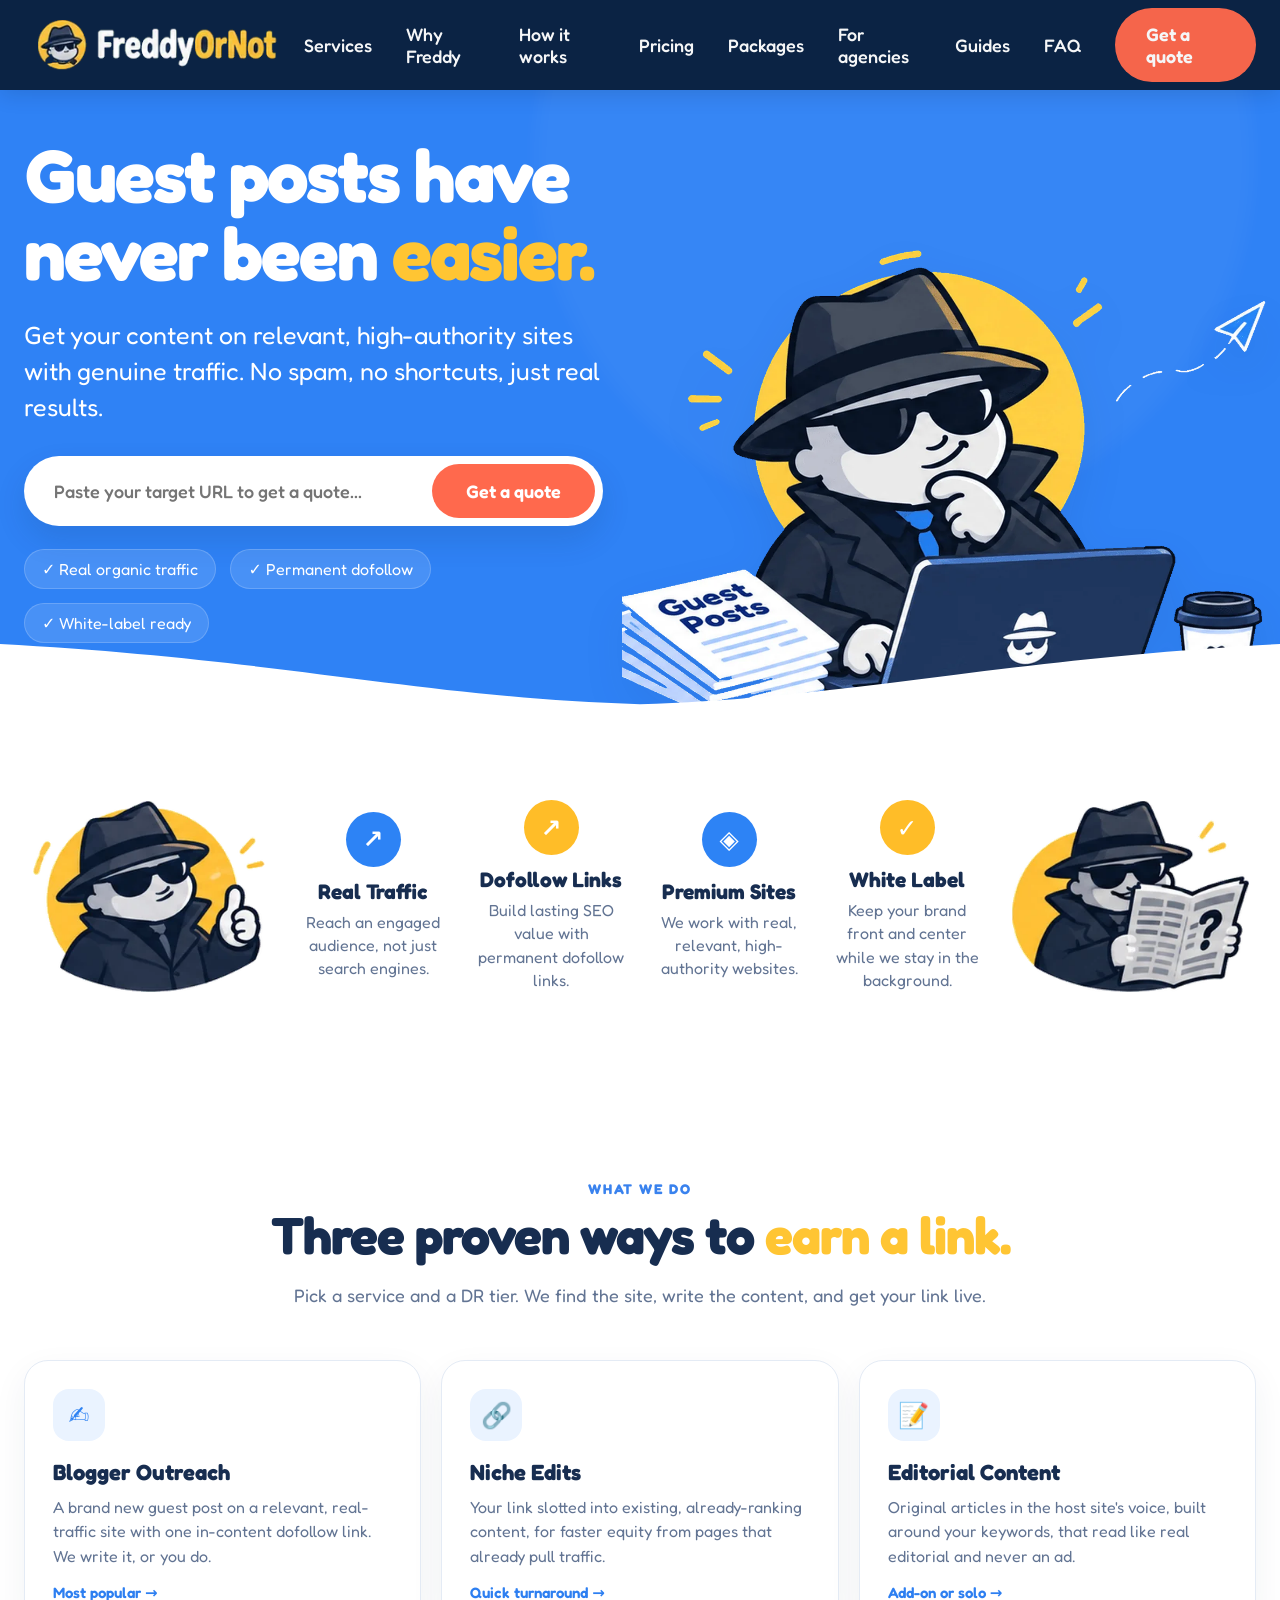
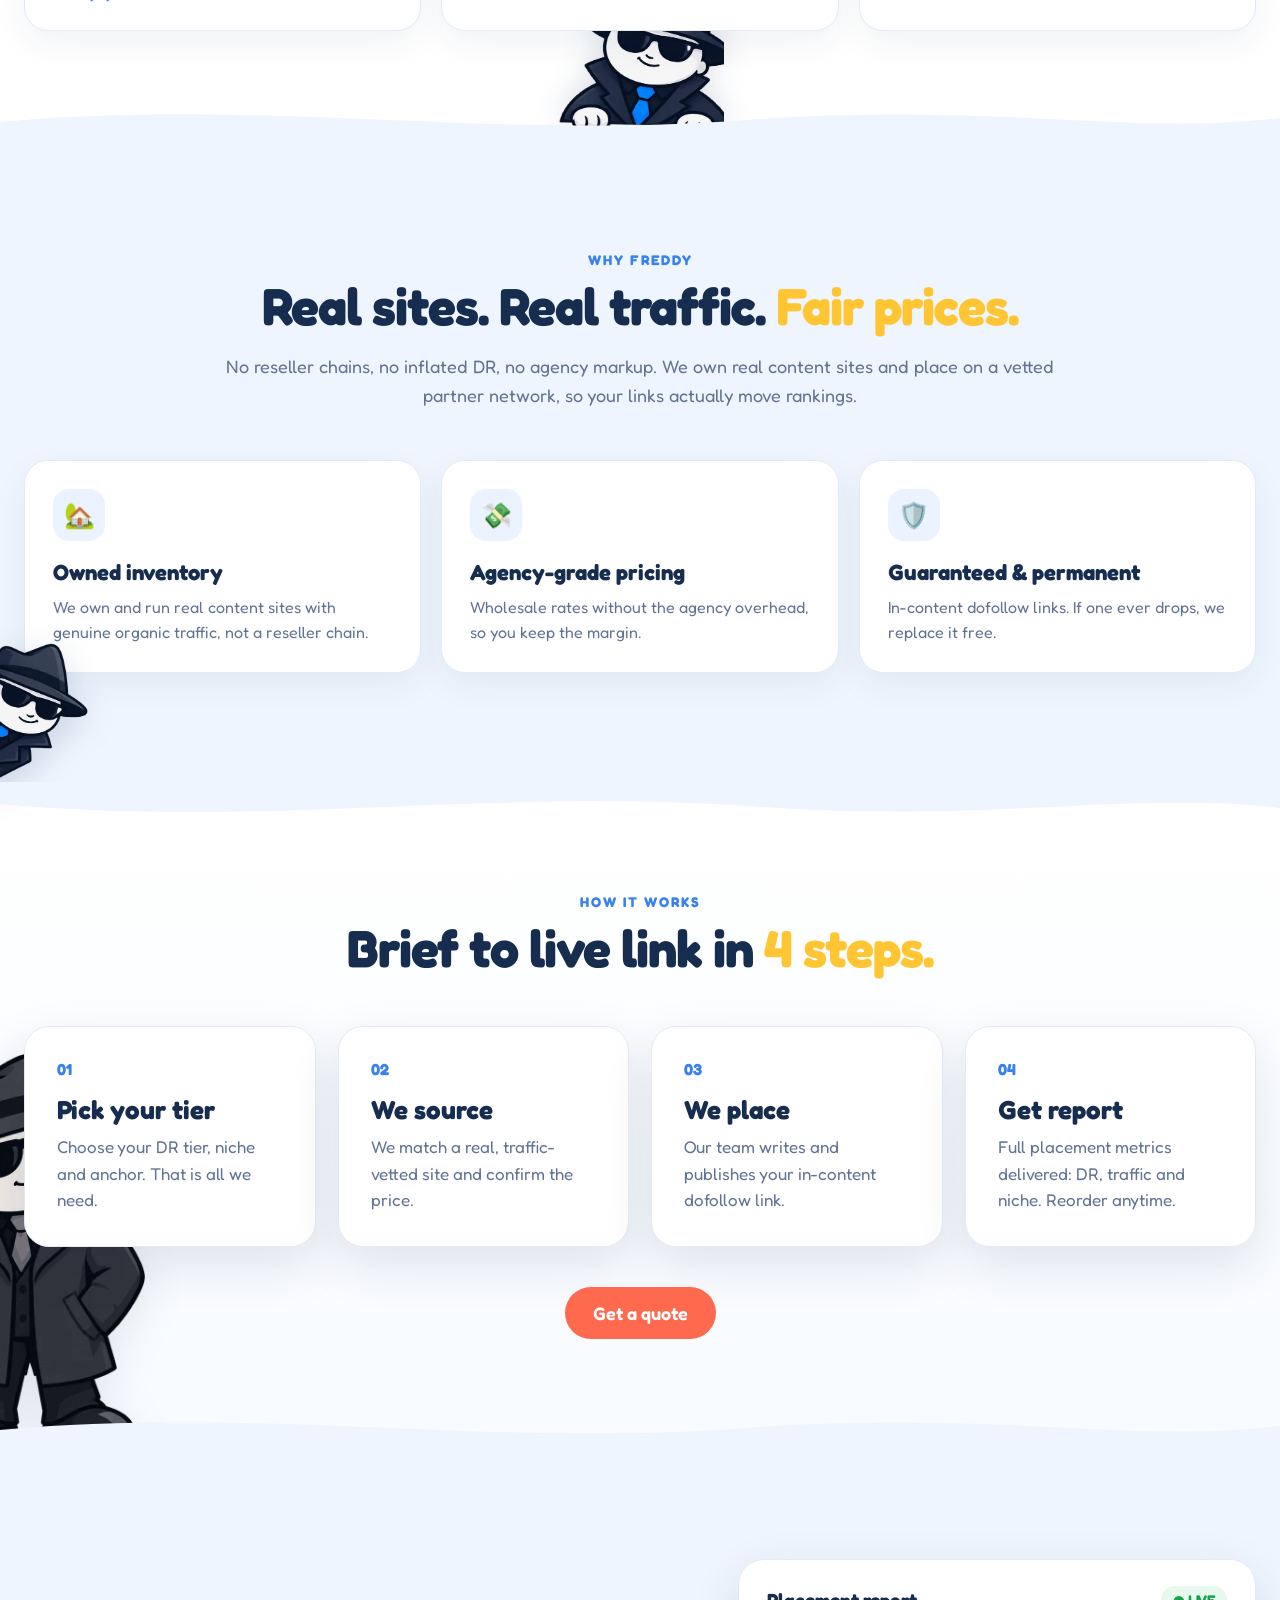
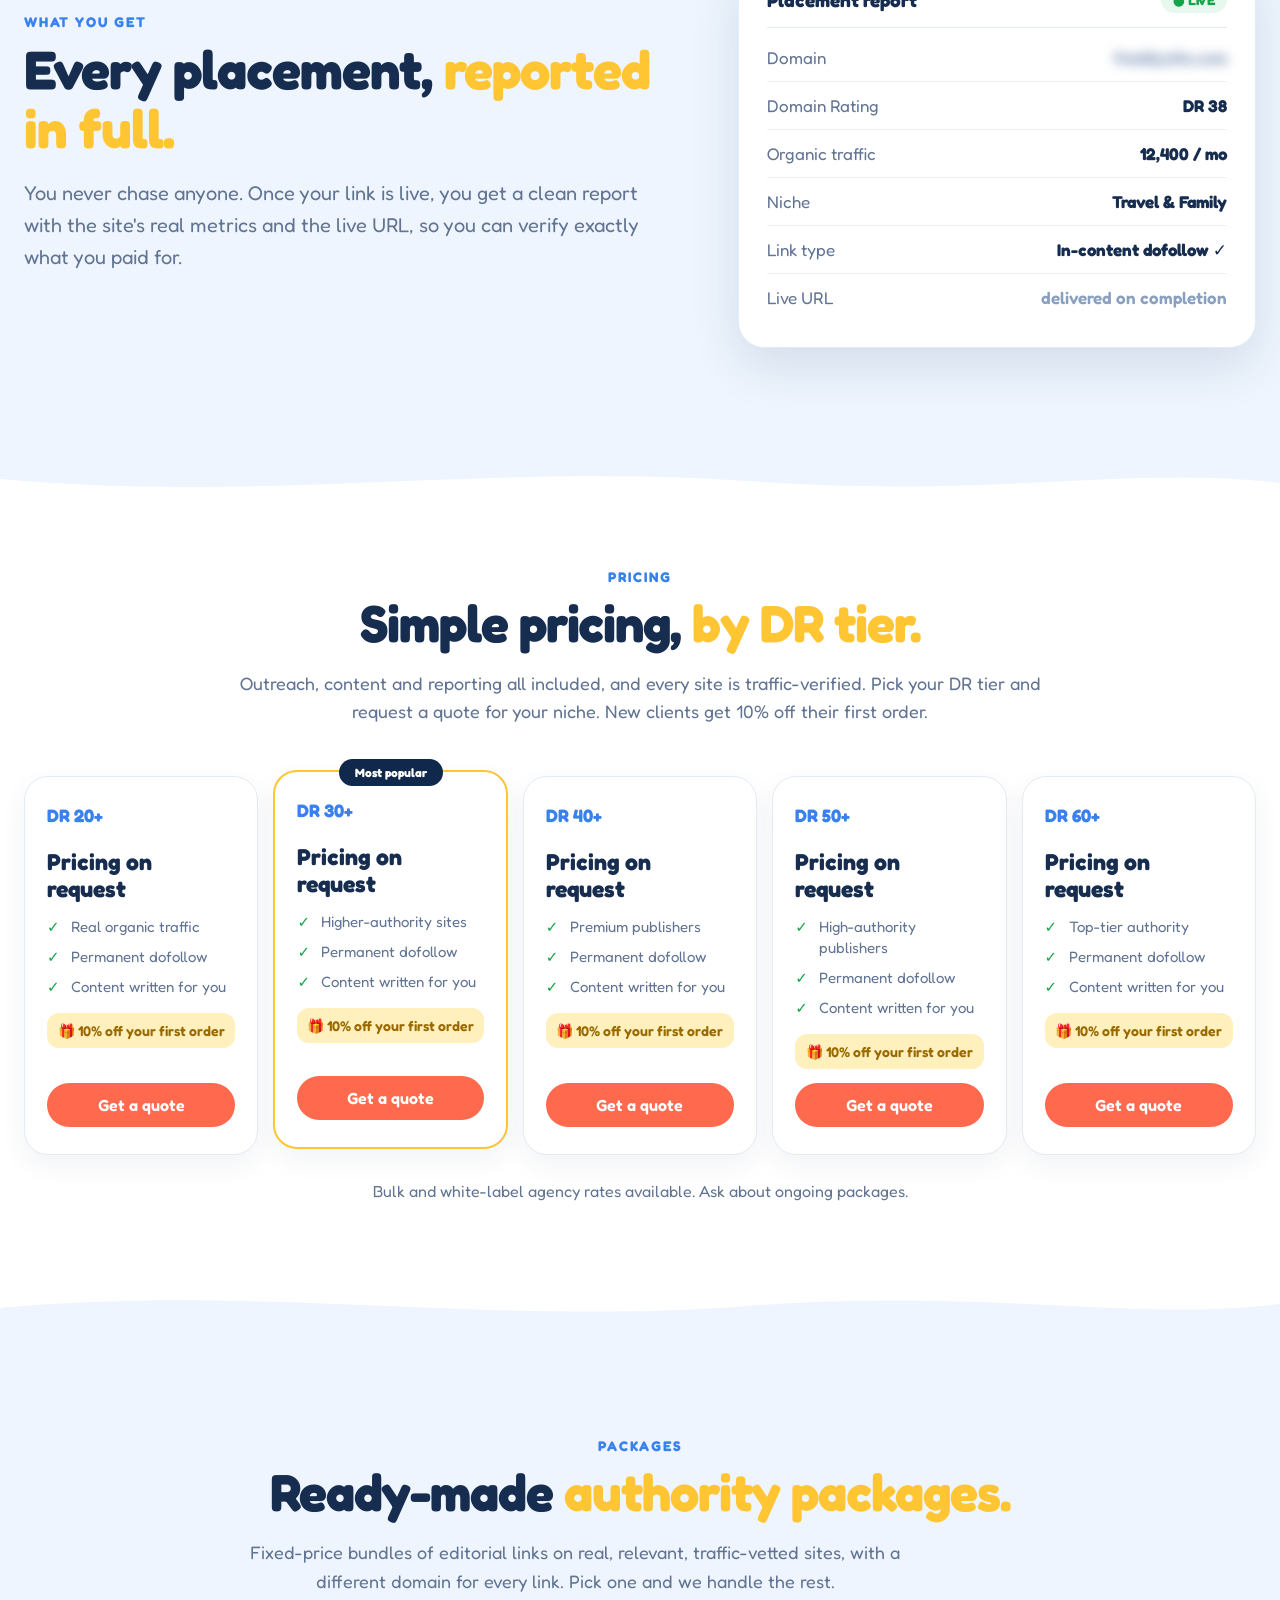
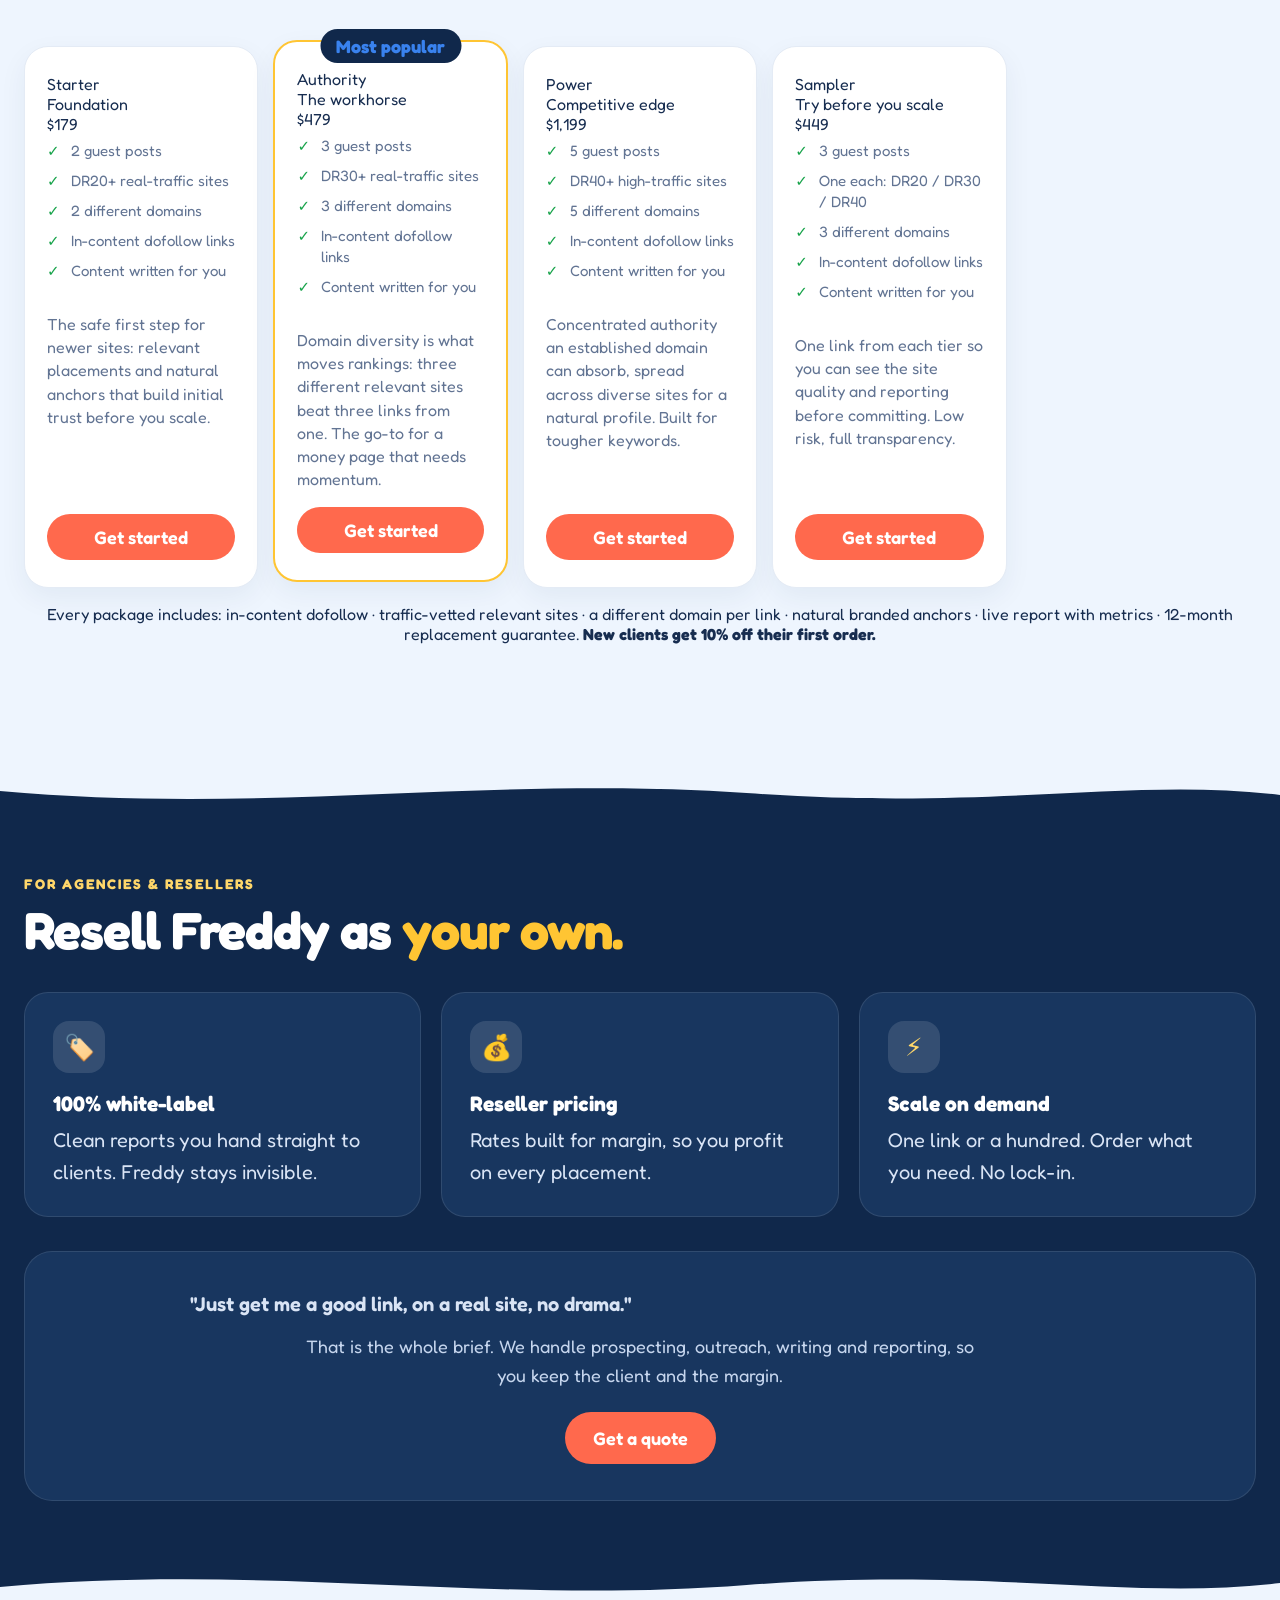
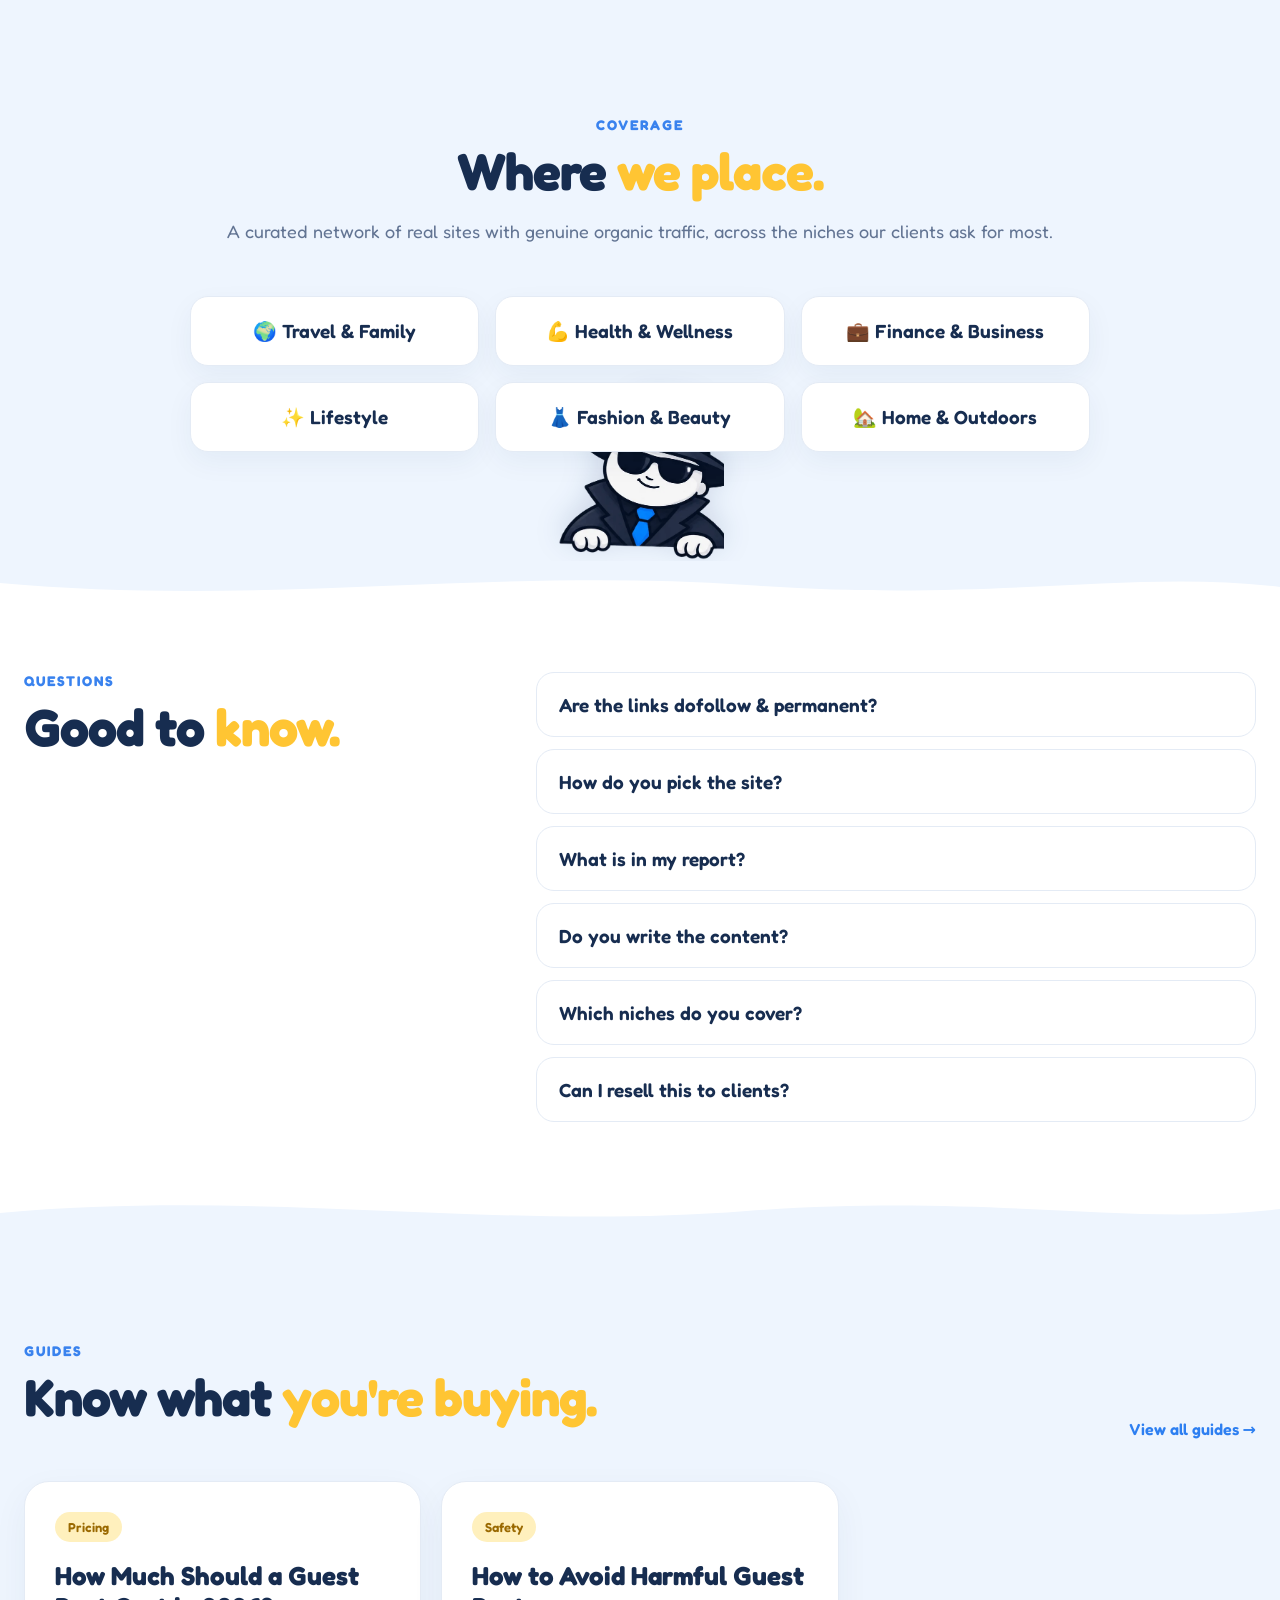
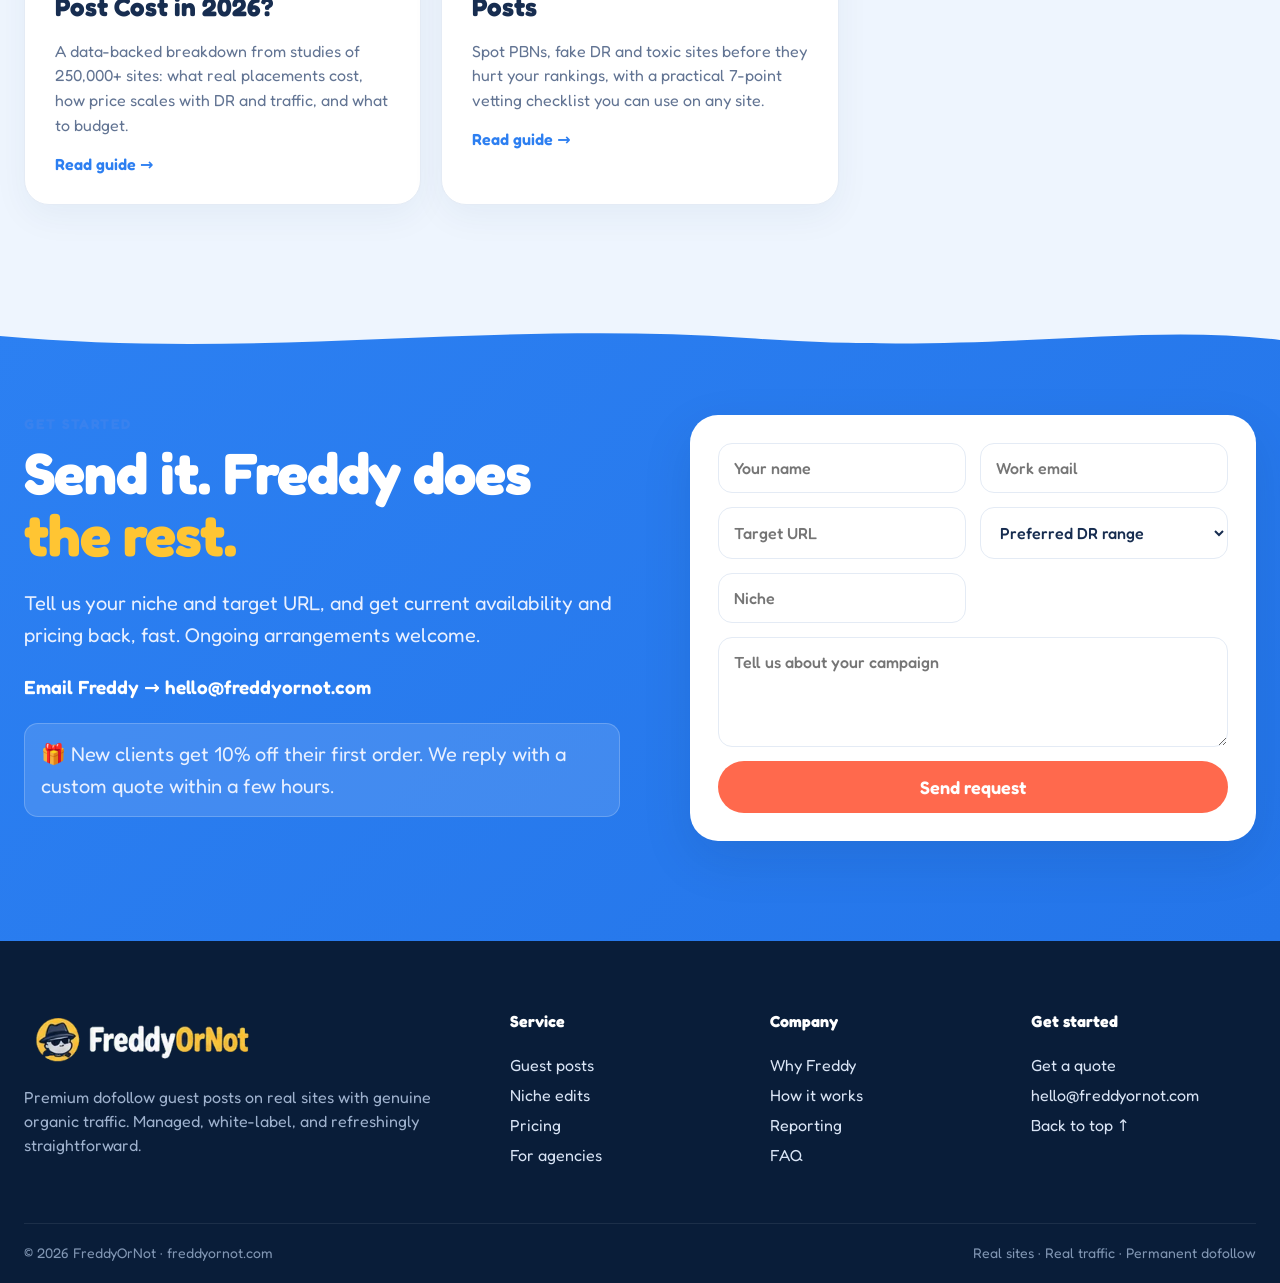
==== commit 01835719: "Add files via upload" ====
--- a/index.html
+++ b/index.html
@@ -102,6 +102,7 @@
         <a href="#why-freddy">Why Freddy</a>
         <a href="#how-it-works">How it works</a>
         <a href="#pricing">Pricing</a>
+        <a href="#packages">Packages</a>
         <a href="#agencies">For agencies</a>
         <a href="#guides">Guides</a>
         <a href="#faq">FAQ</a>
@@ -258,6 +259,85 @@
       </div>
     </section>
 
+    <section class="section tint" id="packages">
+      <div class="container">
+        <div class="section-heading center">
+          <p class="section-kicker">Packages</p>
+          <h2>Ready-made <span>authority packages.</span></h2>
+          <p class="section-lead">Fixed-price bundles of editorial links on real, relevant, traffic-vetted sites, with a different domain for every link. Pick one and we handle the rest.</p>
+        </div>
+        <div class="pricing-grid pkg-grid">
+
+          <article class="price-card">
+            <div class="pkg-name">Starter</div>
+            <div class="pkg-tag">Foundation</div>
+            <div class="pkg-price">$179</div>
+            <ul class="tier-feats">
+              <li>2 guest posts</li>
+              <li>DR20+ real-traffic sites</li>
+              <li>2 different domains</li>
+              <li>In-content dofollow links</li>
+              <li>Content written for you</li>
+            </ul>
+            <p class="pkg-desc">The safe first step for newer sites: relevant placements and natural anchors that build initial trust before you scale.</p>
+            <!-- PAYPAL: paste the Starter "Buy Now" button code here (replace the link below) -->
+            <a class="button pkg-btn" href="#quote">Get started</a>
+          </article>
+
+          <article class="price-card featured">
+            <span class="pop-ribbon">Most popular</span>
+            <div class="pkg-name">Authority</div>
+            <div class="pkg-tag">The workhorse</div>
+            <div class="pkg-price">$479</div>
+            <ul class="tier-feats">
+              <li>3 guest posts</li>
+              <li>DR30+ real-traffic sites</li>
+              <li>3 different domains</li>
+              <li>In-content dofollow links</li>
+              <li>Content written for you</li>
+            </ul>
+            <p class="pkg-desc">Domain diversity is what moves rankings: three different relevant sites beat three links from one. The go-to for a money page that needs momentum.</p>
+            <!-- PAYPAL: paste the Authority "Buy Now" button code here (replace the link below) -->
+            <a class="button pkg-btn" href="#quote">Get started</a>
+          </article>
+
+          <article class="price-card">
+            <div class="pkg-name">Power</div>
+            <div class="pkg-tag">Competitive edge</div>
+            <div class="pkg-price">$1,199</div>
+            <ul class="tier-feats">
+              <li>5 guest posts</li>
+              <li>DR40+ high-traffic sites</li>
+              <li>5 different domains</li>
+              <li>In-content dofollow links</li>
+              <li>Content written for you</li>
+            </ul>
+            <p class="pkg-desc">Concentrated authority an established domain can absorb, spread across diverse sites for a natural profile. Built for tougher keywords.</p>
+            <!-- PAYPAL: paste the Power "Buy Now" button code here (replace the link below) -->
+            <a class="button pkg-btn" href="#quote">Get started</a>
+          </article>
+
+          <article class="price-card">
+            <div class="pkg-name">Sampler</div>
+            <div class="pkg-tag">Try before you scale</div>
+            <div class="pkg-price">$449</div>
+            <ul class="tier-feats">
+              <li>3 guest posts</li>
+              <li>One each: DR20 / DR30 / DR40</li>
+              <li>3 different domains</li>
+              <li>In-content dofollow links</li>
+              <li>Content written for you</li>
+            </ul>
+            <p class="pkg-desc">One link from each tier so you can see the site quality and reporting before committing. Low risk, full transparency.</p>
+            <!-- PAYPAL: paste the Sampler "Buy Now" button code here (replace the link below) -->
+            <a class="button pkg-btn" href="#quote">Get started</a>
+          </article>
+
+        </div>
+        <p class="center pkg-includes">Every package includes: in-content dofollow &middot; traffic-vetted relevant sites &middot; a different domain per link &middot; natural branded anchors &middot; live report with metrics &middot; 12-month replacement guarantee. <b>New clients get 10% off their first order.</b></p>
+      </div>
+    </section>
+
     <section class="agency" id="agencies">
       <div class="container">
         <div class="section-heading">
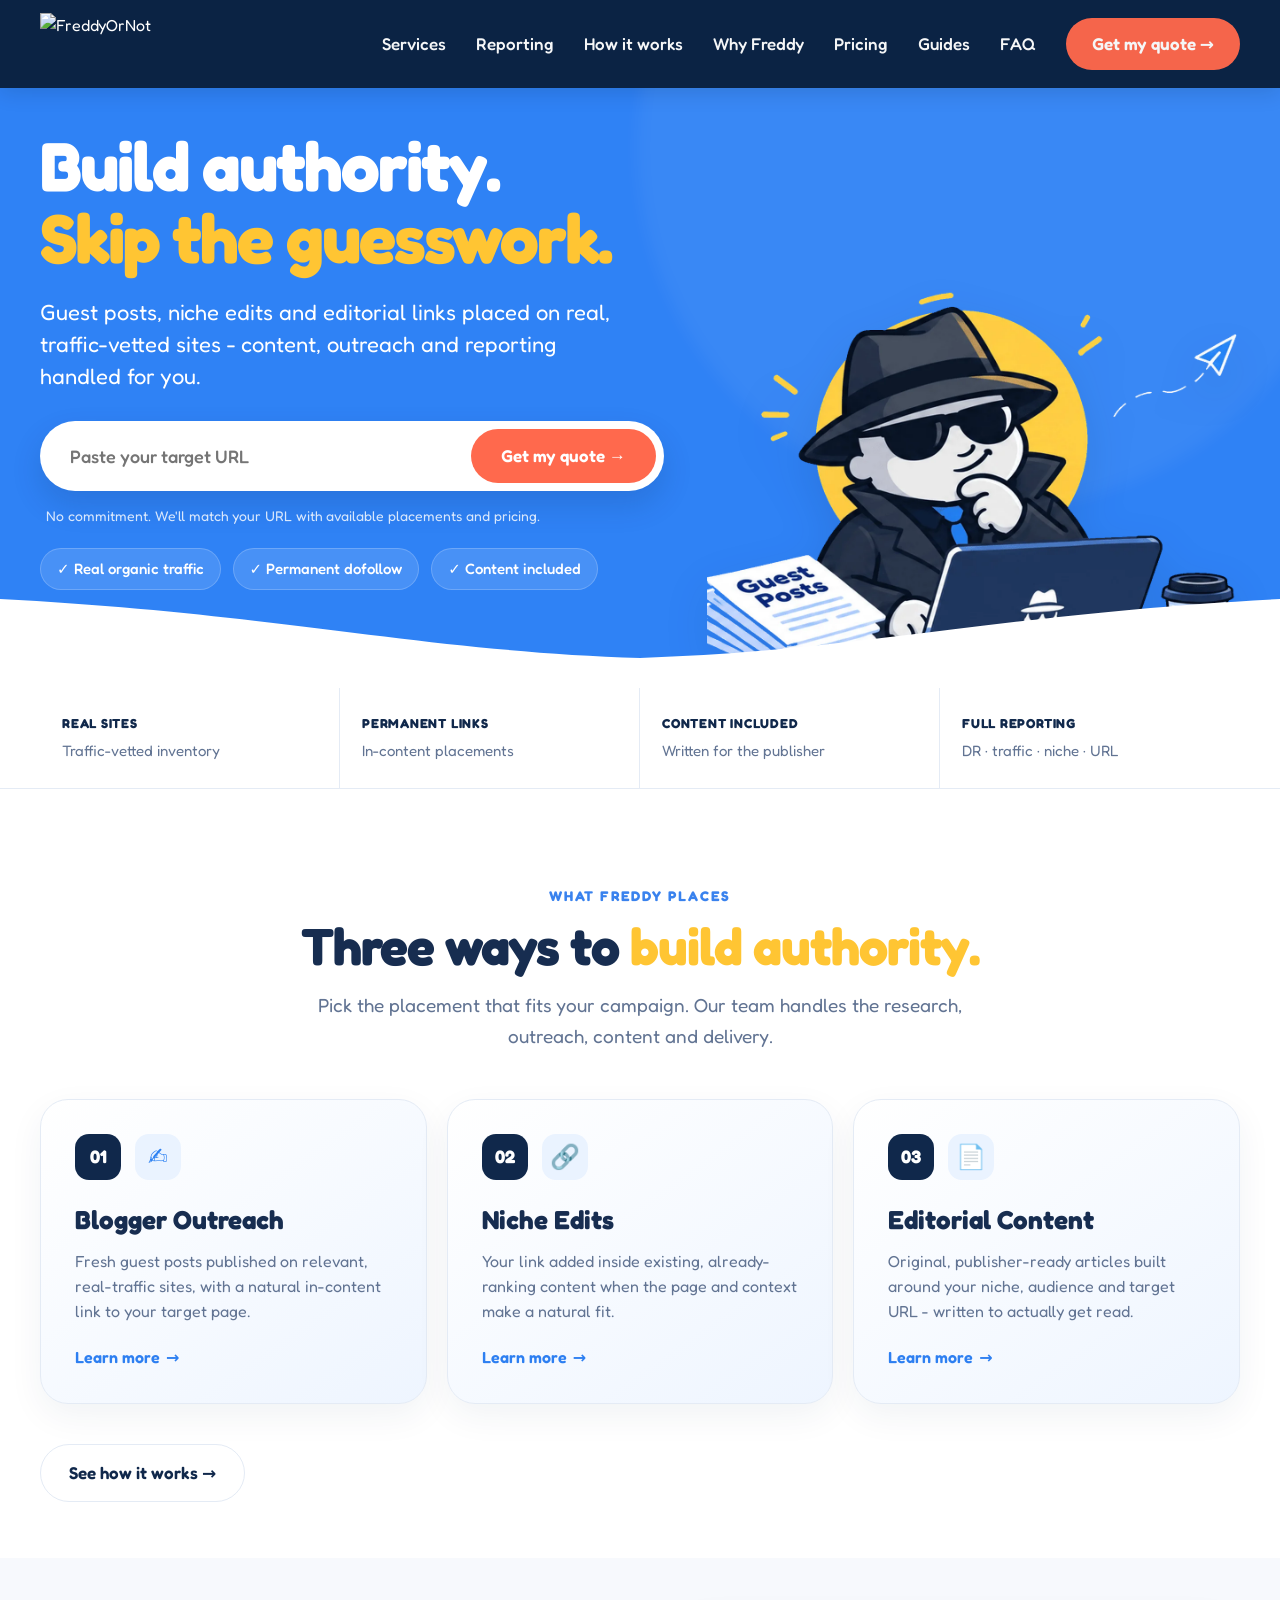
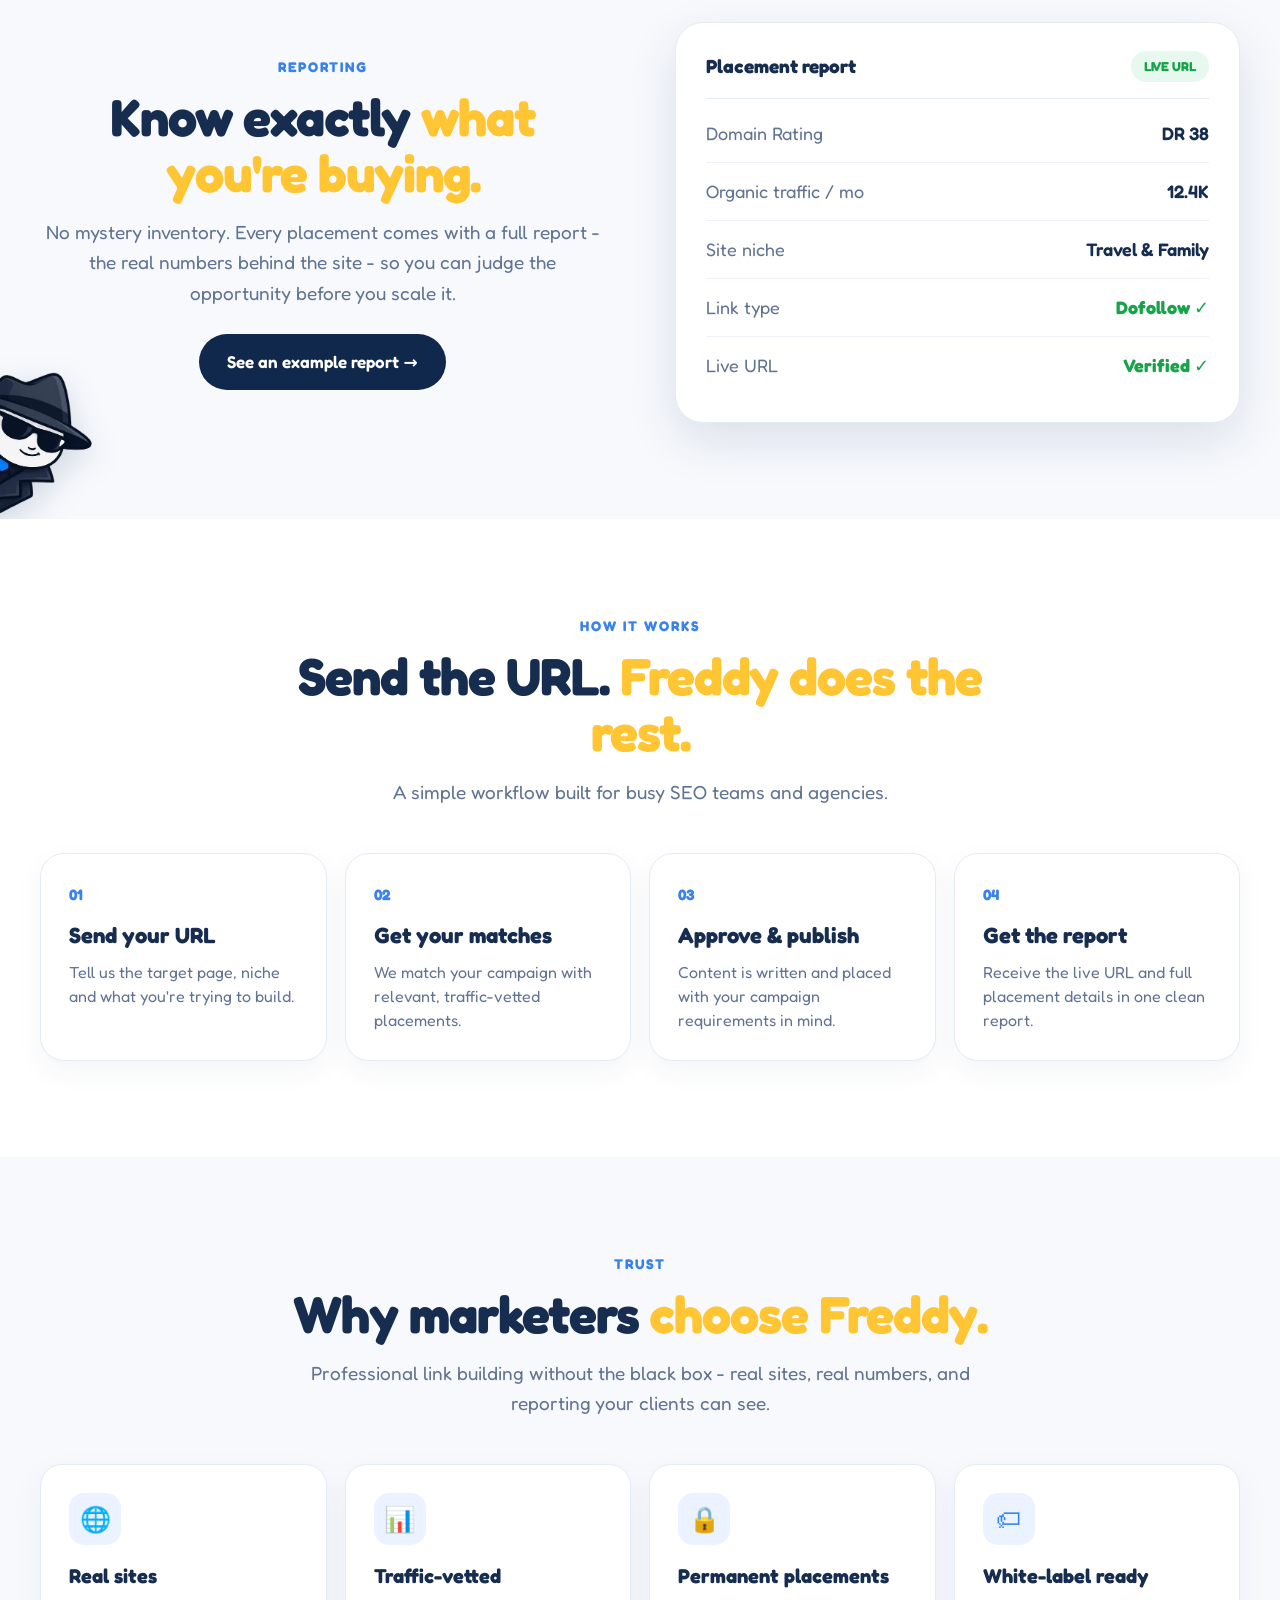
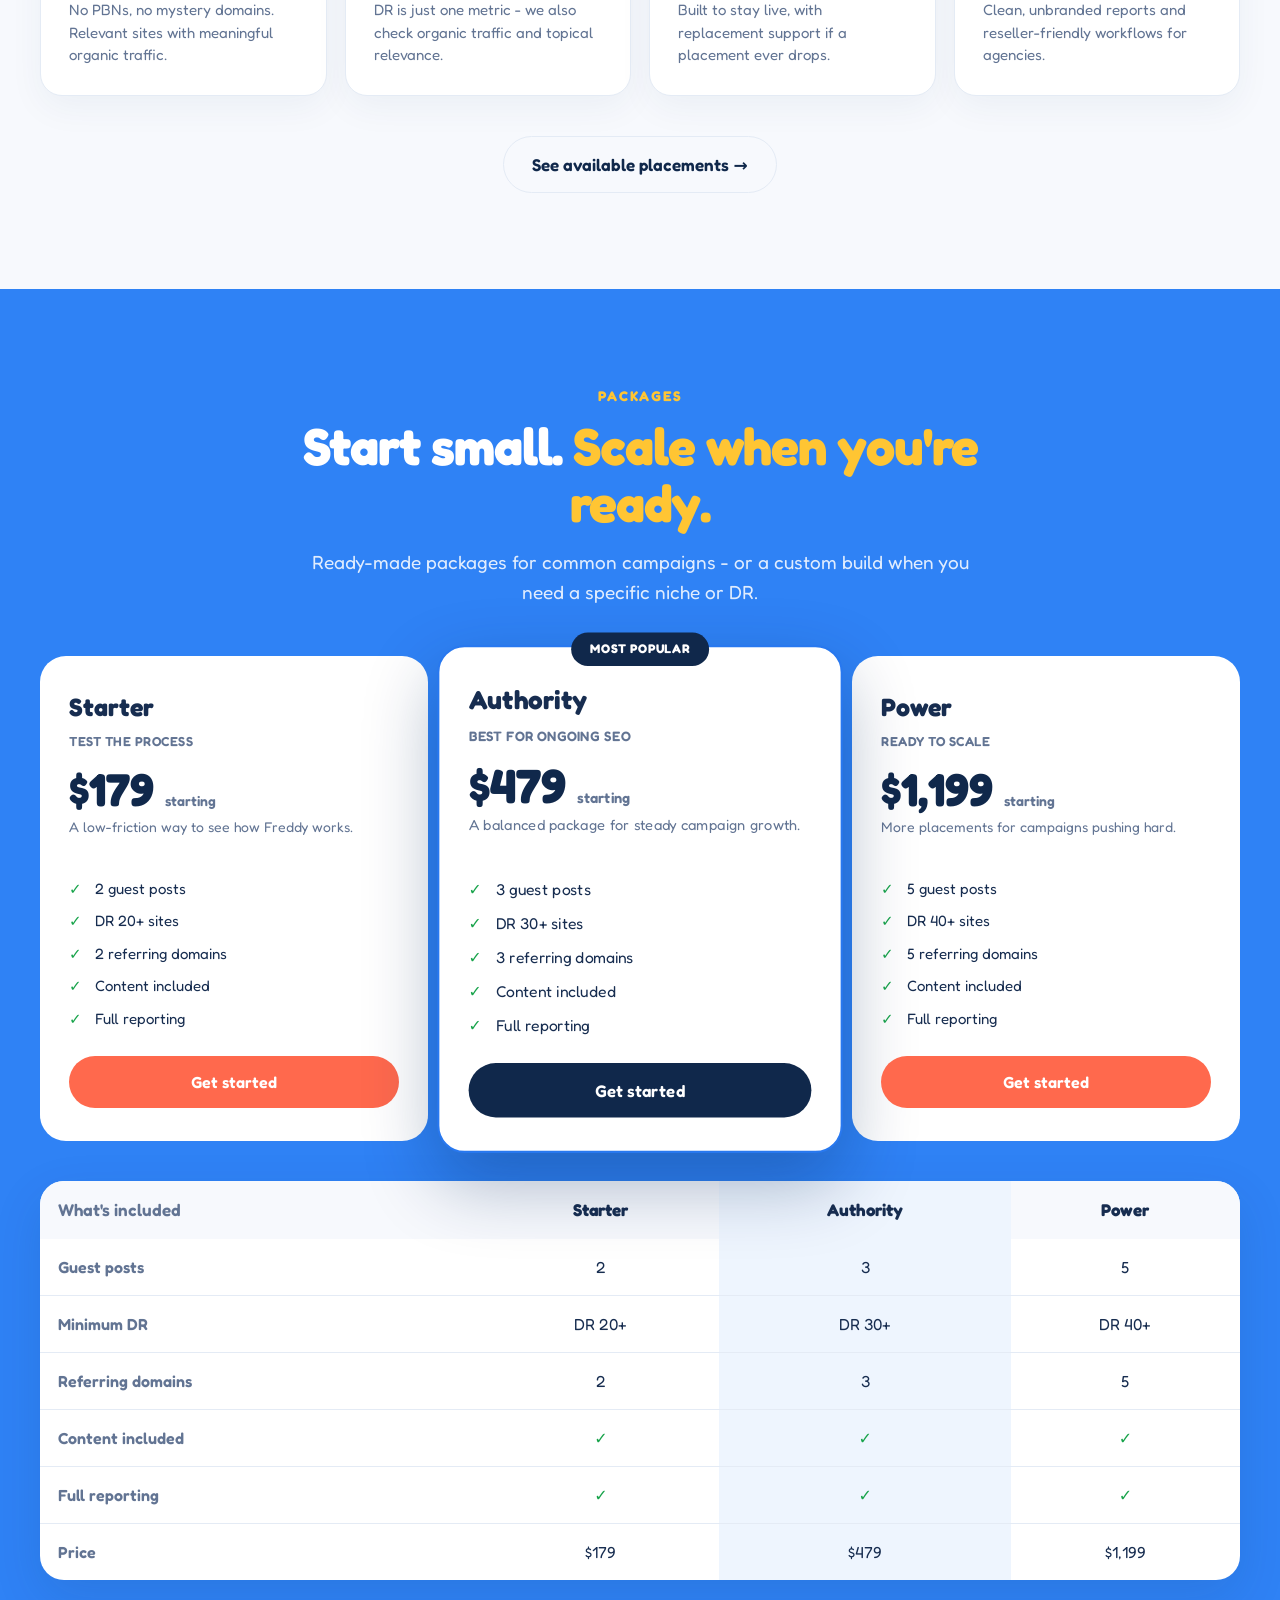
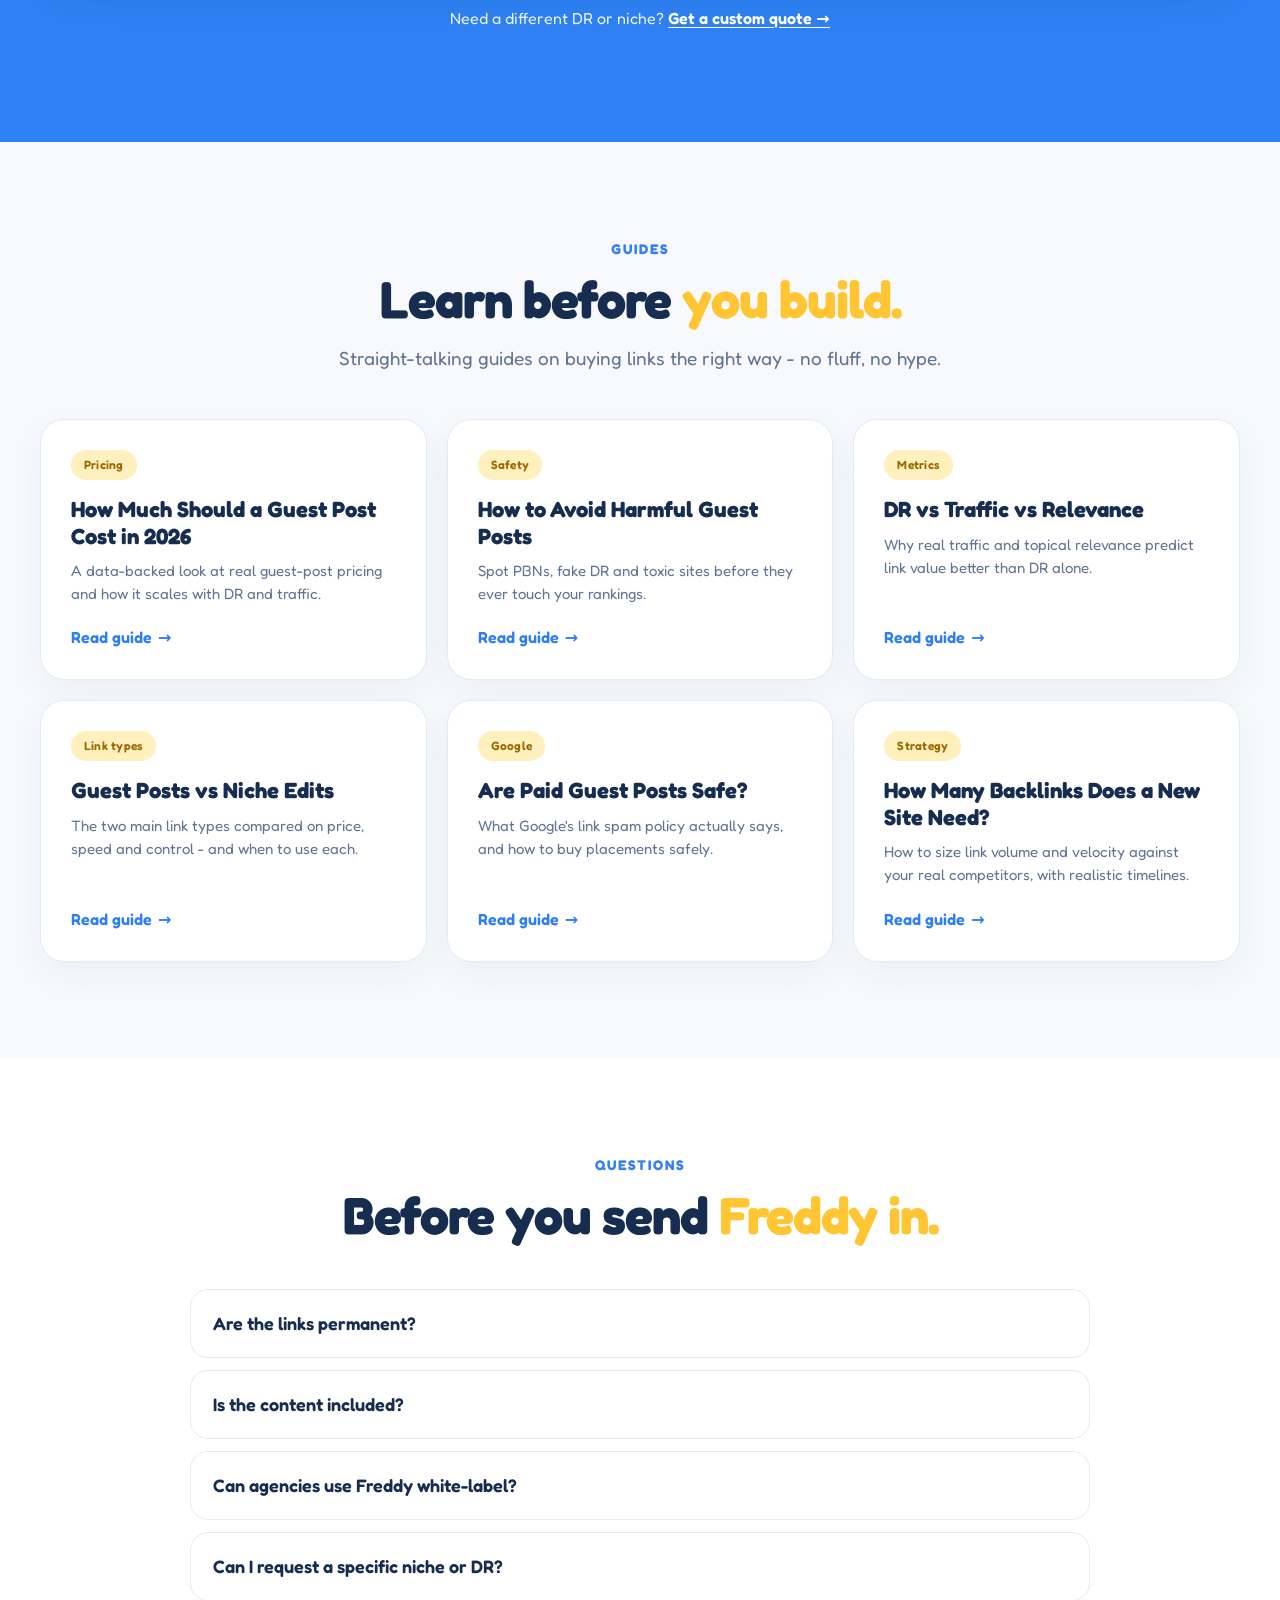
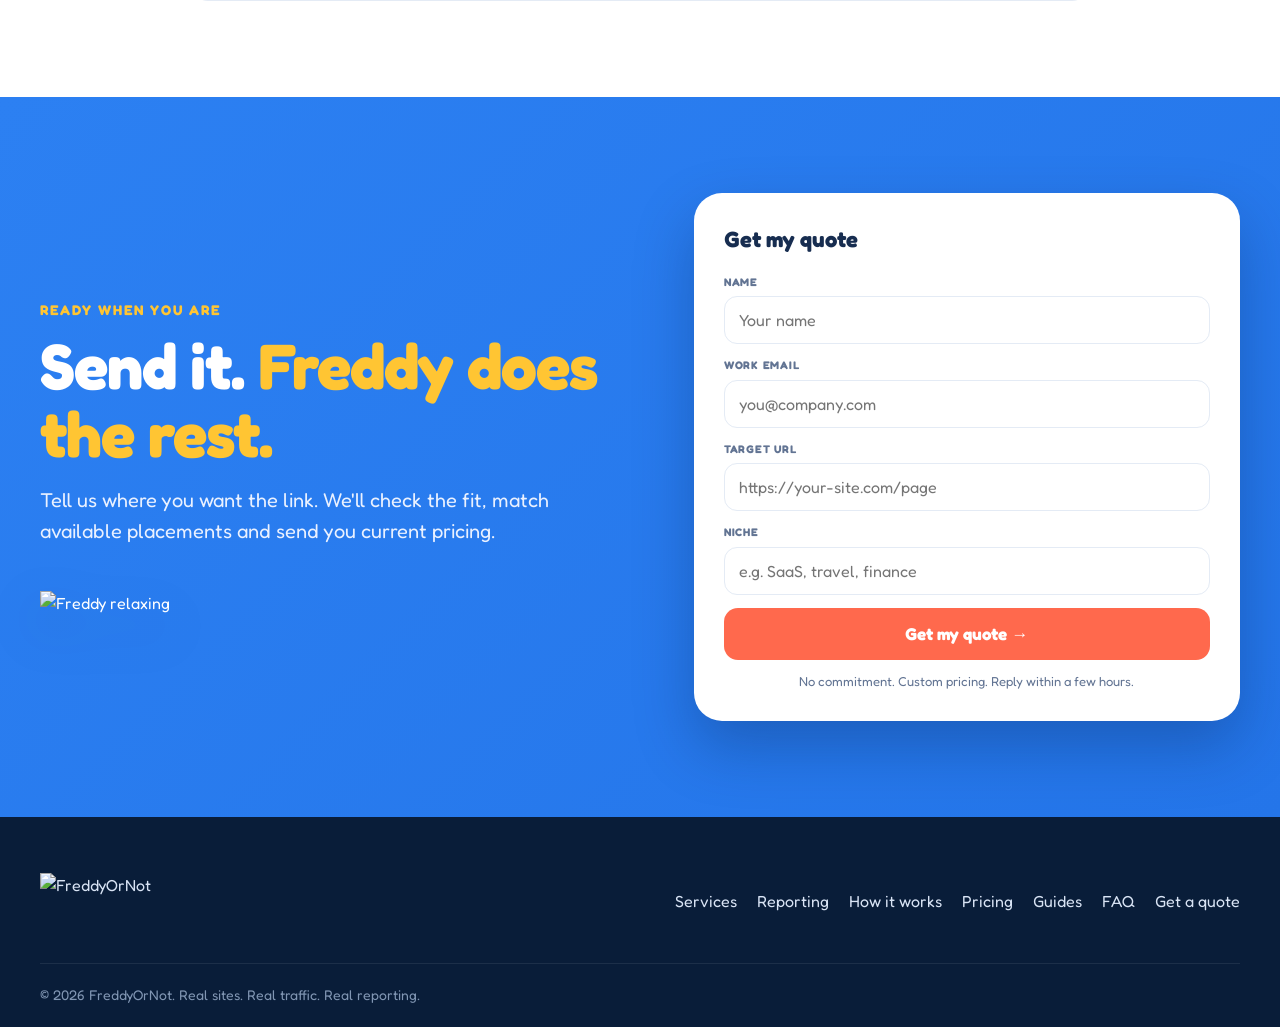
==== commit 80104e2c: "Add files via upload" ====
--- a/index.html
+++ b/index.html
@@ -1,28 +1,26 @@
 <!doctype html>
 <html lang="en">
 <head>
-  <meta charset="utf-8">
-  <meta name="viewport" content="width=device-width, initial-scale=1">
-  <meta name="description" content="Quality guest posts and permanent dofollow links on real, high-traffic sites. Sold by DR tier and niche, fully managed, white-label for agencies. Get a quote.">
-  <title>FreddyOrNot | Quality Guest Posts for Real Growth</title>
+<meta charset="utf-8">
+<meta name="viewport" content="width=device-width, initial-scale=1">
+<title>FreddyOrNot | Quality Guest Posts for Real Growth</title>
+<meta name="description" content="Traffic-vetted guest posts, niche edits and editorial placements on real, high-authority sites. Full reporting, permanent dofollow links, white-label for agencies.">
   <link rel="icon" type="image/png" sizes="32x32" href="assets/favicon.png?v=3">
   <link rel="icon" href="assets/favicon.ico?v=3" sizes="any">
   <link rel="apple-touch-icon" href="assets/favicon.png?v=3">
-
-  <!-- ================= SEO / social ================= -->
   <link rel="canonical" href="https://freddyornot.com/">
   <meta name="robots" content="index, follow">
   <meta property="og:type" content="website">
   <meta property="og:site_name" content="FreddyOrNot">
   <meta property="og:title" content="FreddyOrNot | Quality Guest Posts for Real Growth">
-  <meta property="og:description" content="Guest posts and link placements on real, high-authority sites with genuine traffic. Sold by DR tier and niche. Permanent dofollow, white-label for agencies.">
+  <meta property="og:description" content="Guest posts, niche edits and editorial links on real, traffic-vetted sites. Permanent dofollow, full reporting, white-label for agencies.">
   <meta property="og:url" content="https://freddyornot.com/">
   <meta property="og:image" content="https://freddyornot.com/assets/og-image.png">
   <meta property="og:image:width" content="1200">
   <meta property="og:image:height" content="630">
   <meta name="twitter:card" content="summary_large_image">
   <meta name="twitter:title" content="FreddyOrNot | Quality Guest Posts for Real Growth">
-  <meta name="twitter:description" content="Guest posts and link placements on real, high-authority sites with genuine traffic. Sold by DR tier and niche.">
+  <meta name="twitter:description" content="Guest posts and link placements on real, high-authority sites with genuine traffic.">
   <meta name="twitter:image" content="https://freddyornot.com/assets/og-image.png">
   <script type="application/ld+json">
   {
@@ -30,27 +28,12 @@
     "@type": "Organization",
     "name": "FreddyOrNot",
     "url": "https://freddyornot.com/",
-    "logo": "https://freddyornot.com/assets/logo.webp",
+    "logo": "https://freddyornot.com/assets/logo-pill.webp",
     "email": "hello@freddyornot.com",
-    "description": "FreddyOrNot provides quality guest posts and link placements on real, high-authority websites with genuine organic traffic, sold by Domain Rating tier and niche. Permanent in-content dofollow links with full reporting and white-label options for agencies.",
-    "makesOffer": {
-      "@type": "Offer",
-      "itemOffered": {
-        "@type": "Service",
-        "name": "Guest posts and link placements",
-        "serviceType": "Link building and guest posting",
-        "description": "Editorial guest posts and contextual link placements on real, traffic-vetted sites, sold by DR tier (DR20+ to DR60+) and niche. Permanent dofollow, white-label available."
-      }
-    }
+    "description": "FreddyOrNot provides quality guest posts and link placements on real, high-authority websites with genuine organic traffic, sold by Domain Rating tier and niche. Permanent in-content dofollow links with full reporting and white-label options for agencies."
   }
   </script>
-  <!-- ================================================ -->
-
-  <!-- ================= TRACKING (replace the 3 placeholder IDs) ================= -->
-  <!-- 1) Google Search Console verification: paste the code from the "HTML tag" method -->
   <meta name="google-site-verification" content="vgjCpZlRB9E8KpyEPsoXMbG5GgXfuciOTCFk10oMiKQ">
-
-  <!-- 0) Owner opt-out: visit ?notrack=freddy once to exclude yourself; ?notrack=off to re-enable -->
   <script>
     (function(){
       try{
@@ -63,8 +46,6 @@
       if(window.__FON_NOTRACK){window['ga-disable-G-NVX6FNKG2Z']=true;}
     })();
   </script>
-
-  <!-- 2) Google Analytics 4: replace G-NVX6FNKG2Z with your Measurement ID -->
   <script async src="https://www.googletagmanager.com/gtag/js?id=G-NVX6FNKG2Z"></script>
   <script>
     window.dataLayer = window.dataLayer || [];
@@ -72,8 +53,6 @@
     gtag('js', new Date());
     if(!window.__FON_NOTRACK){ gtag('config', 'G-NVX6FNKG2Z'); }
   </script>
-
-  <!-- 3) Microsoft Clarity: replace ymeyddonus with your project ID -->
   <script type="text/javascript">
     if(!window.__FON_NOTRACK){
     (function(c,l,a,r,i,t,y){
@@ -83,376 +62,622 @@
     })(window, document, "clarity", "script", "ymeyddonus");
     }
   </script>
-  <!-- =========================================================================== -->
-
   <link rel="preconnect" href="https://fonts.googleapis.com">
-  <link rel="preconnect" href="https://fonts.gstatic.com" crossorigin>
-  <link href="https://fonts.googleapis.com/css2?family=Fredoka:wght@400;500;600;700&display=swap" rel="stylesheet">
-  <link rel="stylesheet" href="style.css">
+<link rel="preconnect" href="https://fonts.gstatic.com" crossorigin>
+<link href="https://fonts.googleapis.com/css2?family=Fredoka:wght@400;500;600;700&display=swap" rel="stylesheet">
+<style>
+:root{--navy:#10284b;--navy2:#0b2344;--blue:#2f82f5;--blue2:#2878ef;--yellow:#ffc533;--orange:#ff694d;--ink:#172d50;--muted:#627493;--paper:#f7f9fd;--white:#fff;--border:#e4ebf5;--radius:26px;--shadow:0 18px 50px rgba(20,50,90,.12)}
+*{box-sizing:border-box}
+html{scroll-behavior:smooth}
+body{margin:0;font-family:"Fredoka",system-ui,sans-serif;color:var(--ink);background:#fff;line-height:1.5;overflow-x:hidden}
+a{text-decoration:none;color:inherit}
+img{max-width:100%;display:block}
+button,input,select{font-family:"Fredoka",sans-serif}
+.container{width:min(1200px,calc(100% - 48px));margin:0 auto}
+.center{text-align:center}
+
+/* Nav */
+.site-header{height:88px;background:var(--navy2);color:#fff;position:sticky;top:0;z-index:50;box-shadow:0 4px 20px rgba(4,18,40,.14)}
+.nav-wrap{height:88px;display:flex;align-items:center;justify-content:space-between;gap:24px}
+.brand-logo{height:62px;width:auto;object-fit:contain;object-position:left center}
+.nav{display:flex;align-items:center;gap:30px;font-size:17px;font-weight:500}
+.nav a{opacity:.96}
+.nav a:hover{color:var(--yellow)}
+.nav-cta{background:var(--orange);padding:13px 26px;border-radius:999px;font-weight:600}
+.nav-cta:hover{filter:brightness(1.05)}
+.menu-toggle{display:none;background:none;border:0;color:#fff;font-size:28px}
+
+/* Buttons */
+.button{display:inline-flex;align-items:center;justify-content:center;gap:8px;border-radius:999px;padding:15px 28px;font-weight:600;font-size:17px;cursor:pointer;border:0;transition:.18s}
+.button-orange{background:var(--orange);color:#fff}
+.button-orange:hover{filter:brightness(1.06);transform:translateY(-1px)}
+.button-navy{background:var(--navy);color:#fff}
+.button-navy:hover{transform:translateY(-1px)}
+.button-ghost{background:transparent;color:var(--navy);border:1.5px solid var(--border)}
+.button-ghost:hover{border-color:var(--blue);color:var(--blue)}
+.text-link{color:#2d7ff1;font-weight:600;display:inline-flex;align-items:center;gap:6px}
+.text-link .arw{transition:.18s}
+.text-link:hover .arw{transform:translateX(4px)}
+
+/* Section rhythm */
+.section{padding:96px 0;position:relative}
+.section.light{background:var(--paper)}
+.section.tint{background:#eef5fe}
+.section-kicker{margin:0 0 12px;text-transform:uppercase;letter-spacing:2px;color:#3982ee;font-size:14px;font-weight:700}
+.section h2{font-size:clamp(34px,4.4vw,52px);line-height:1.08;margin:0 0 16px;letter-spacing:-1px}
+.section h2 span{color:var(--yellow)}
+.section-lead{font-size:19px;line-height:1.6;color:var(--muted);max-width:680px;margin:0}
+.section-head{max-width:760px}
+.section-head.center{margin:0 auto 46px;text-align:center}
+.section-head.center .section-lead{margin:0 auto}
+.sec-cta{margin-top:40px}
+.sec-cta.center{text-align:center}
+
+/* Hero */
+.hero{position:relative;overflow:hidden;background:var(--blue);color:#fff;min-height:600px}
+.hero-glow{position:absolute;width:720px;height:720px;right:-6%;top:-300px;background:rgba(255,255,255,.05);border-radius:50%;filter:blur(8px)}
+.hero-curve{position:absolute;left:0;right:0;bottom:-1px;height:90px;z-index:4;pointer-events:none}
+.hero-curve svg{display:block;width:100%;height:100%}
+.hero-grid{min-height:600px;display:grid;grid-template-columns:52% 48%;align-items:center;gap:20px;position:relative;z-index:3}
+.hero-copy{padding:40px 0 96px}
+.hero h1{font-size:clamp(44px,5.4vw,72px);line-height:1.05;letter-spacing:-2px;margin:0 0 22px;font-weight:700}
+.hero h1 span{color:var(--yellow)}
+.hero-lead{font-size:22px;line-height:1.45;max-width:600px;margin:0 0 28px;color:#fff}
+.hero-form{background:#fff;border-radius:999px;padding:8px;display:flex;max-width:640px;box-shadow:0 14px 30px rgba(13,45,95,.16)}
+.hero-form input{min-width:0;flex:1;border:0;outline:0;padding:14px 22px;font:500 18px "Fredoka",sans-serif;color:var(--ink);background:transparent}
+.hero-form button{background:var(--orange);color:#fff;border-radius:999px;padding:16px 30px;white-space:nowrap;font:600 17px "Fredoka",sans-serif;border:0;cursor:pointer}
+.hero-form button:hover{filter:brightness(1.06)}
+.hero-note{font-size:14px;color:rgba(255,255,255,.82);margin:14px 0 0 6px}
+.trust-pills{display:flex;gap:12px;flex-wrap:wrap;margin-top:22px}
+.trust-pills span{background:rgba(255,255,255,.12);border:1px solid rgba(255,255,255,.2);padding:9px 16px;border-radius:999px;font-size:15px;font-weight:500}
+.hero-art-wrap{height:100%;display:flex;align-items:flex-end;justify-content:center;position:relative;padding-bottom:20px;z-index:2}
+.hero-art{width:clamp(560px,100%,760px);max-width:none;height:auto;transform:translate(4%,1%);filter:drop-shadow(0 18px 22px rgba(7,37,83,.12))}
+
+/* Trust strip */
+.trust-strip{background:#fff;border-bottom:1px solid var(--border)}
+.trust-grid{display:grid;grid-template-columns:repeat(4,1fr)}
+.trust-item{padding:26px 22px;border-right:1px solid var(--border)}
+.trust-item:last-child{border-right:0}
+.trust-item strong{display:block;font-size:13px;letter-spacing:.06em;text-transform:uppercase;color:var(--navy);margin-bottom:4px}
+.trust-item span{font-size:15px;color:var(--muted)}
+
+/* Services */
+.svc-grid{display:grid;grid-template-columns:repeat(3,1fr);gap:20px;margin-top:48px}
+.svc-card{background:linear-gradient(145deg,#fff,#eef5ff);border:1px solid var(--border);border-radius:28px;padding:34px;box-shadow:0 12px 35px rgba(20,50,90,.06);display:flex;flex-direction:column;transition:.22s}
+.svc-card:hover{transform:translateY(-6px);box-shadow:var(--shadow)}
+.svc-top{display:flex;align-items:center;gap:14px;margin-bottom:20px}
+.svc-num{width:46px;height:46px;border-radius:14px;background:var(--navy);color:#fff;display:grid;place-items:center;font-weight:700;font-size:18px;flex:none}
+.svc-ico{width:46px;height:46px;border-radius:14px;background:#eaf3ff;color:#2e82f2;display:grid;place-items:center;font-size:24px;flex:none}
+.svc-card h3{font-size:26px;margin:0 0 10px}
+.svc-card p{color:var(--muted);font-size:16px;line-height:1.55;margin:0 0 22px}
+.svc-card .text-link{margin-top:auto}
+
+/* Reporting */
+.report-wrap{display:grid;grid-template-columns:1fr 1fr;gap:70px;align-items:center}
+.report-card{background:#fff;border:1px solid var(--border);border-radius:28px;padding:28px 30px;box-shadow:var(--shadow);position:relative}
+.report-head{display:flex;justify-content:space-between;align-items:center;padding-bottom:16px;margin-bottom:6px;border-bottom:1px solid var(--border)}
+.report-head strong{font-size:19px}
+.live-badge{color:#17a34a;font-weight:700;font-size:13px;background:#e7f8ee;padding:6px 13px;border-radius:999px}
+.report-row{display:flex;justify-content:space-between;align-items:center;padding:15px 0;border-bottom:1px solid #eef2f8;font-size:18px}
+.report-row:last-child{border-bottom:0}
+.report-row span{color:var(--muted)}
+.report-row b{color:var(--ink);font-weight:600}
+.report-row .ok{color:#17a34a;font-weight:700}
+.report-freddy{position:relative}
+.report-freddy .rf-img{width:min(360px,80%);margin:0 auto;filter:drop-shadow(0 20px 24px rgba(7,37,83,.14))}
+.report-side{text-align:center}
+.report-side .section-lead{margin:0 auto 26px}
+
+/* Services flanking mascots (restored, as on the live feature strip) */
+.svc-flanked{position:relative;overflow:hidden;padding-bottom:56px}
+.svc-flanked .container{position:relative;z-index:2}
+.svc-mascot{position:absolute;bottom:40px;width:186px;z-index:1;pointer-events:none;filter:drop-shadow(0 14px 18px rgba(7,37,83,.14))}
+.svc-mascot.left{left:0;transform:translateX(-8%)}
+.svc-mascot.right{right:0;transform:translateX(8%)}
+@media(max-width:1350px){.svc-mascot{display:none}}
+#reporting{padding-top:64px}
+
+/* How it works */
+.steps-grid{display:grid;grid-template-columns:repeat(4,1fr);gap:18px;margin-top:46px}
+.step{border:1px solid var(--border);background:#fff;border-radius:24px;padding:28px;box-shadow:0 10px 28px rgba(20,50,90,.05)}
+.step span{font-size:15px;color:#3982ee;font-weight:700}
+.step h3{font-size:22px;margin:12px 0 8px}
+.step p{color:var(--muted);line-height:1.5;margin:0;font-size:16px}
+
+/* Why */
+.why-cards{display:grid;grid-template-columns:repeat(4,1fr);gap:18px;margin-top:12px}
+.why-card{background:#fff;border:1px solid var(--border);border-radius:22px;padding:28px;box-shadow:0 12px 35px rgba(20,50,90,.05)}
+.why-card .mini-icon{width:52px;height:52px;border-radius:15px;background:#eaf3ff;color:#2e82f2;display:grid;place-items:center;font-size:25px;margin-bottom:16px}
+.why-card h3{margin:0 0 8px;font-size:20px}
+.why-card p{margin:0;color:var(--muted);line-height:1.5;font-size:15px}
+
+/* Scattered decorative peeks (as on the live site) */
+.section-peek{position:absolute;z-index:1;pointer-events:none;filter:drop-shadow(0 10px 16px rgba(7,37,83,.16))}
+.peek-l{left:0;bottom:0;width:132px;transform:translateX(-30%)}
+.peek-r{right:0;top:70px;width:126px;transform:translateX(30%) scaleX(-1)}
+.has-peek{overflow:hidden}
+.has-peek .container{position:relative;z-index:2}
+/* Steps peek entering from the left edge */
+.steps-peek{position:absolute;left:0;bottom:0;width:250px;transform:translateX(-42%);z-index:0;pointer-events:none;filter:drop-shadow(0 14px 20px rgba(7,37,83,.10))}
+@media(max-width:1150px){.section-peek,.steps-peek{display:none}}
+
+/* Sticky side peek that slides in on scroll */
+.freddy-peek{position:fixed;right:0;bottom:14%;z-index:60;transform:translateX(118%);opacity:0;pointer-events:none;transition:transform .5s cubic-bezier(.2,.85,.25,1),opacity .5s ease}
+.freddy-peek.show{transform:translateX(16%);opacity:1;pointer-events:auto}
+.freddy-peek-link{display:flex;align-items:center}
+.freddy-peek-img{width:140px;height:auto;filter:drop-shadow(-8px 8px 16px rgba(7,37,83,.28));animation:freddyBob 4s ease-in-out infinite}
+.freddy-peek-bubble{background:var(--orange);color:#fff;font:600 15px "Fredoka",sans-serif;padding:11px 16px;border-radius:16px 16px 4px 16px;white-space:nowrap;box-shadow:0 10px 24px rgba(255,105,77,.4);margin-right:-8px;position:relative;z-index:2}
+.freddy-peek:hover .freddy-peek-img{animation-play-state:paused}
+@keyframes freddyBob{0%,100%{transform:translateY(0)}50%{transform:translateY(-8px)}}
+@media(max-width:900px){.freddy-peek-img{width:96px}.freddy-peek-bubble{font-size:13px;padding:9px 12px}}
+@media(prefers-reduced-motion:reduce){.freddy-peek-img{animation:none}}
+
+/* Pricing / Packages */
+.pricing{background:var(--blue);color:#fff;overflow:hidden}
+.pricing .section-kicker{color:var(--yellow)}
+.pricing .section-lead{color:rgba(255,255,255,.85)}
+.pkg-grid{display:grid;grid-template-columns:repeat(3,1fr);gap:18px;margin-top:48px;align-items:stretch}
+.pkg-card{background:#fff;color:var(--ink);border-radius:26px;padding:32px 28px;position:relative;display:flex;flex-direction:column;border:1px solid transparent}
+.pkg-card.featured{border:2.5px solid var(--blue2);transform:scale(1.045);box-shadow:0 28px 70px rgba(7,37,83,.32);z-index:2}
+.pkg-ribbon{position:absolute;top:-14px;left:50%;transform:translateX(-50%);background:var(--navy);color:#fff;font-size:12px;font-weight:700;padding:7px 18px;border-radius:999px;white-space:nowrap;letter-spacing:.04em}
+.pkg-card h3{font-size:25px;margin:0}
+.pkg-tag{font-size:13px;color:var(--muted);margin:6px 0 14px;font-weight:600;text-transform:uppercase;letter-spacing:.5px}
+.pkg-price{font:700 46px "Fredoka",sans-serif;color:var(--navy);margin:0 0 4px;line-height:1}
+.pkg-price small{font-size:14px;font-weight:600;color:var(--muted)}
+.pkg-desc{font-size:14px;color:var(--muted);line-height:1.5;margin:0 0 20px;min-height:42px}
+.pkg-feats{list-style:none;padding:0;margin:0 0 24px;display:grid;gap:10px;font-size:15px}
+.pkg-feats li{position:relative;padding-left:26px;color:var(--ink)}
+.pkg-feats li:before{content:"✓";position:absolute;left:0;top:0;color:#17a34a;font-weight:700}
+.pkg-btn{position:relative;z-index:2;margin-top:auto;text-align:center;background:var(--orange);color:#fff;border-radius:999px;padding:14px;font-weight:600;font-size:16px;transition:.15s}
+.pkg-card.featured .pkg-btn{background:var(--navy)}
+.pkg-btn:hover{filter:brightness(1.06)}
+.pkg-card.featured{overflow:visible}
+.pkg-peek{position:absolute;right:-52px;bottom:-4px;width:96px;z-index:0;pointer-events:none;filter:drop-shadow(0 12px 16px rgba(7,37,83,.24))}
+
+/* Comparison table */
+.compare{margin-top:40px;background:#fff;color:var(--ink);border-radius:24px;overflow:hidden;box-shadow:var(--shadow)}
+.compare table{width:100%;border-collapse:collapse;font-size:16px}
+.compare th,.compare td{padding:16px 18px;text-align:center;border-bottom:1px solid var(--border)}
+.compare thead th{background:var(--paper);font-weight:700;font-size:17px}
+.compare thead th.feat-col{text-align:left;color:var(--muted);font-weight:600}
+.compare tbody th{text-align:left;font-weight:600;color:var(--muted)}
+.compare td .ok{color:#17a34a;font-weight:700}
+.compare .col-featured{background:#eef5fe}
+.compare tr:last-child td,.compare tr:last-child th{border-bottom:0}
+.pricing-note{margin-top:26px;color:rgba(255,255,255,.9);font-size:16px;text-align:center}
+.pricing-note a{color:#fff;text-decoration:underline;text-underline-offset:3px;font-weight:600}
+
+/* Guides */
+.guide-grid{display:grid;grid-template-columns:repeat(3,1fr);gap:20px;margin-top:46px}
+.guide-card{background:#fff;border:1px solid var(--border);border-radius:24px;padding:30px;box-shadow:0 12px 35px rgba(20,50,90,.05);display:flex;flex-direction:column;transition:.22s}
+.guide-card:hover{transform:translateY(-5px);box-shadow:var(--shadow)}
+.guide-tag{display:inline-flex;align-self:flex-start;background:#fff0bd;color:#9a6900;border-radius:999px;padding:6px 13px;font-size:12px;font-weight:600;letter-spacing:.02em}
+.guide-card h3{font-size:22px;line-height:1.2;margin:16px 0 10px}
+.guide-card p{color:var(--muted);line-height:1.55;font-size:15px;margin:0 0 20px}
+.guide-card .text-link{margin-top:auto}
+@media(max-width:900px){.guide-grid{grid-template-columns:1fr}}
+
+/* FAQ */
+.faq-grid{max-width:900px;margin:44px auto 0;display:grid;gap:12px}
+details{background:#fff;border:1px solid var(--border);border-radius:18px;padding:0 22px}
+summary{cursor:pointer;list-style:none;padding:20px 0;font-size:18px;font-weight:600}
+summary::-webkit-details-marker{display:none}
+details p{color:var(--muted);line-height:1.55;padding:0 0 20px;margin:0}
+
+/* Final CTA */
+.final{background:linear-gradient(135deg,#2c80f2,#2475e9);color:#fff;overflow:hidden;position:relative}
+.final-grid{display:grid;grid-template-columns:1fr .92fr;gap:60px;align-items:center;position:relative;z-index:2}
+.final h2{font-size:clamp(38px,5vw,64px);line-height:1.06;letter-spacing:-1px;margin:0 0 18px}
+.final h2 span{color:var(--yellow)}
+.final-sub{font-size:20px;line-height:1.55;color:#eaf1ff;max-width:520px;margin:0 0 26px}
+.final-freddy{width:min(420px,92%);margin-top:44px;filter:drop-shadow(0 20px 24px rgba(7,37,83,.28))}
+.final-form{background:#fff;border-radius:28px;padding:30px;color:var(--ink);box-shadow:0 26px 60px rgba(7,37,83,.3)}
+.final-form h3{font-size:22px;margin:0 0 18px}
+.field{display:grid;gap:6px;margin-bottom:13px}
+.field label{font-size:11px;text-transform:uppercase;letter-spacing:.07em;font-weight:700;color:var(--muted)}
+.field input{border:1px solid var(--border);border-radius:13px;padding:13px 14px;outline:none;font-size:16px}
+.field input:focus{border-color:var(--blue);box-shadow:0 0 0 3px rgba(47,130,245,.12)}
+.final-form button{width:100%;border:0;border-radius:14px;background:var(--orange);color:#fff;padding:15px;font-weight:700;font-size:17px;cursor:pointer;transition:.15s}
+.final-form button:hover{filter:brightness(1.06)}
+.fine{font-size:13px;color:var(--muted);text-align:center;margin:12px 0 0}
+
+/* Footer */
+.footer{background:#091d39;color:#d9e4f5;padding:56px 0 22px}
+.footer-inner{display:flex;justify-content:space-between;gap:20px;align-items:center;flex-wrap:wrap}
+.footer-logo{height:56px;width:auto;object-fit:contain;object-position:left center}
+.footer-links{display:flex;gap:20px;flex-wrap:wrap}
+.footer-links a:hover{color:var(--yellow)}
+.footer-bottom{border-top:1px solid rgba(255,255,255,.08);margin-top:34px;padding-top:20px;color:#8196b3;font-size:14px}
+
+/* Toast */
+.toast{position:fixed;right:20px;bottom:20px;z-index:100;background:var(--navy);color:#fff;border:1px solid rgba(255,255,255,.15);padding:14px 18px;border-radius:15px;box-shadow:var(--shadow);opacity:0;transform:translateY(12px);pointer-events:none;transition:.25s;max-width:320px;font-size:15px}
+.toast.show{opacity:1;transform:none}
+
+@media(max-width:980px){
+  .nav{display:none}
+  .menu-toggle{display:block}
+  .hero-grid{grid-template-columns:1fr;min-height:auto}
+  .hero-copy{padding:60px 0 8px}
+  .hero-art-wrap{height:auto;padding-top:20px}
+  .hero-art{width:min(460px,92%);transform:none;margin:0 auto}
+  .trust-grid{grid-template-columns:1fr 1fr}
+  .trust-item:nth-child(2){border-right:0}
+  .trust-item:nth-child(-n+2){border-bottom:1px solid var(--border)}
+  .svc-grid{grid-template-columns:1fr}
+  .report-wrap,.why-wrap,.final-grid{grid-template-columns:1fr;gap:44px}
+  .why-cards{grid-template-columns:1fr 1fr}
+  .steps-grid{grid-template-columns:1fr 1fr}
+  .pkg-grid{grid-template-columns:1fr}
+  .pkg-card.featured{transform:none}
+  .pkg-peek{display:none}
+  .compare{overflow-x:auto}
+  .compare table{min-width:520px}
+}
+@media(max-width:600px){
+  .container{width:min(100% - 30px,1200px)}
+  .nav-wrap,.site-header{height:74px}
+  .brand-logo{height:50px}
+  .hero-form{flex-direction:column;border-radius:22px;background:transparent;box-shadow:none;padding:0;gap:10px}
+  .hero-form input{background:#fff;border-radius:14px;padding:15px}
+  .hero-form button{width:100%}
+  .section{padding:70px 0}
+  .why-cards,.steps-grid{grid-template-columns:1fr}
+  .trust-grid{grid-template-columns:1fr}
+  .trust-item{border-right:0;border-bottom:1px solid var(--border)}
+  .footer-inner{flex-direction:column;align-items:flex-start}
+}
+</style>
 </head>
 <body>
-  <header class="site-header" id="top">
-    <div class="container nav-wrap">
-      <a class="brand" href="#top" aria-label="FreddyOrNot home">
-        <img src="assets/logo.webp" alt="FreddyOrNot" class="brand-logo">
-      </a>
-      <button class="menu-toggle" aria-label="Open navigation" aria-expanded="false">☰</button>
-      <nav class="nav" aria-label="Primary navigation">
+
+<div class="freddy-peek" id="freddyPeek" aria-hidden="true">
+  <a class="freddy-peek-link" href="#quote" aria-label="Get a quote">
+    <span class="freddy-peek-bubble">Get a quote <b>&rarr;</b></span>
+    <img class="freddy-peek-img" src="assets/peek-side-freddy.webp" alt="">
+  </a>
+</div>
+
+<header class="site-header" id="top">
+  <div class="container nav-wrap">
+    <a class="brand" href="#top" aria-label="FreddyOrNot home"><img class="brand-logo" src="assets/logo-pill.webp" alt="FreddyOrNot"></a>
+    <button class="menu-toggle" aria-label="Menu" onclick="document.querySelector('.nav').classList.toggle('open')">&#9776;</button>
+    <nav class="nav" aria-label="Primary">
+      <a href="#services">Services</a>
+      <a href="#reporting">Reporting</a>
+      <a href="#how">How it works</a>
+      <a href="#why">Why Freddy</a>
+      <a href="#pricing">Pricing</a>
+      <a href="#guides">Guides</a>
+      <a href="#faq">FAQ</a>
+      <a class="nav-cta" href="#quote">Get my quote &rarr;</a>
+    </nav>
+  </div>
+</header>
+
+<!-- HERO -->
+<header class="hero">
+  <div class="hero-glow" aria-hidden="true"></div>
+  <div class="hero-curve" aria-hidden="true"><svg viewBox="0 0 1000 110" preserveAspectRatio="none"><path d="M0,0 C220,18 330,64 500,72 C670,64 780,18 1000,0 L1000,110 L0,110 Z" fill="#fff"/></svg></div>
+  <div class="container hero-grid">
+    <div class="hero-copy">
+      <h1>Build authority.<br><span>Skip the guesswork.</span></h1>
+      <p class="hero-lead">Guest posts, niche edits and editorial links placed on real, traffic-vetted sites - content, outreach and reporting handled for you.</p>
+      <form class="hero-form" onsubmit="submitQuote(event)">
+        <input type="url" required id="heroUrl" aria-label="Target URL" placeholder="Paste your target URL">
+        <button type="submit">Get my quote &rarr;</button>
+      </form>
+      <p class="hero-note">No commitment. We'll match your URL with available placements and pricing.</p>
+      <div class="trust-pills">
+        <span>&#10003; Real organic traffic</span>
+        <span>&#10003; Permanent dofollow</span>
+        <span>&#10003; Content included</span>
+      </div>
+    </div>
+    <div class="hero-art-wrap" aria-hidden="true">
+      <img class="hero-art" src="assets/hero-detective-transparent-clean.webp" alt="FreddyOrNot detective mascot at a laptop">
+    </div>
+  </div>
+</header>
+
+<!-- TRUST STRIP -->
+<div class="trust-strip">
+  <div class="container trust-grid">
+    <div class="trust-item"><strong>Real sites</strong><span>Traffic-vetted inventory</span></div>
+    <div class="trust-item"><strong>Permanent links</strong><span>In-content placements</span></div>
+    <div class="trust-item"><strong>Content included</strong><span>Written for the publisher</span></div>
+    <div class="trust-item"><strong>Full reporting</strong><span>DR &middot; traffic &middot; niche &middot; URL</span></div>
+  </div>
+</div>
+
+<!-- SERVICES (item 5) -->
+<section class="section svc-flanked" id="services">
+  <img class="svc-mascot left" src="assets/freddy-point.webp" alt="" aria-hidden="true">
+  <img class="svc-mascot right" src="assets/freddy-stand.webp" alt="" aria-hidden="true">
+  <div class="container">
+    <div class="section-head center">
+      <p class="section-kicker">What Freddy places</p>
+      <h2>Three ways to <span>build authority.</span></h2>
+      <p class="section-lead">Pick the placement that fits your campaign. Our team handles the research, outreach, content and delivery.</p>
+    </div>
+    <div class="svc-grid">
+      <article class="svc-card">
+        <div class="svc-top"><div class="svc-num">01</div><div class="svc-ico">&#9997;</div></div>
+        <h3>Blogger Outreach</h3>
+        <p>Fresh guest posts published on relevant, real-traffic sites, with a natural in-content link to your target page.</p>
+        <a class="text-link" href="guides/guest-posts-vs-niche-edits.html">Learn more <span class="arw">&rarr;</span></a>
+      </article>
+      <article class="svc-card">
+        <div class="svc-top"><div class="svc-num">02</div><div class="svc-ico">&#128279;</div></div>
+        <h3>Niche Edits</h3>
+        <p>Your link added inside existing, already-ranking content when the page and context make a natural fit.</p>
+        <a class="text-link" href="guides/guest-posts-vs-niche-edits.html">Learn more <span class="arw">&rarr;</span></a>
+      </article>
+      <article class="svc-card">
+        <div class="svc-top"><div class="svc-num">03</div><div class="svc-ico">&#128196;</div></div>
+        <h3>Editorial Content</h3>
+        <p>Original, publisher-ready articles built around your niche, audience and target URL - written to actually get read.</p>
+        <a class="text-link" href="guides/are-paid-guest-posts-safe.html">Learn more <span class="arw">&rarr;</span></a>
+      </article>
+    </div>
+    <div class="sec-cta"><a class="button button-ghost" href="#how">See how it works &rarr;</a></div>
+  </div>
+</section>
+
+<!-- REPORTING (item 7) -->
+<section class="section light has-peek" id="reporting">
+  <img class="section-peek peek-l" src="assets/peek-left.webp" alt="" aria-hidden="true">
+  <div class="container report-wrap">
+    <div class="report-side">
+      <p class="section-kicker">Reporting</p>
+      <h2>Know exactly <span>what you're buying.</span></h2>
+      <p class="section-lead">No mystery inventory. Every placement comes with a full report - the real numbers behind the site - so you can judge the opportunity before you scale it.</p>
+      <a class="button button-navy" href="#quote">See an example report &rarr;</a>
+    </div>
+    <div class="report-freddy">
+      <div class="report-card">
+        <div class="report-head"><strong>Placement report</strong><span class="live-badge">LIVE URL</span></div>
+        <div class="report-row"><span>Domain Rating</span><b>DR 38</b></div>
+        <div class="report-row"><span>Organic traffic / mo</span><b>12.4K</b></div>
+        <div class="report-row"><span>Site niche</span><b>Travel &amp; Family</b></div>
+        <div class="report-row"><span>Link type</span><b class="ok">Dofollow &#10003;</b></div>
+        <div class="report-row"><span>Live URL</span><b class="ok">Verified &#10003;</b></div>
+      </div>
+    </div>
+  </div>
+</section>
+
+<!-- HOW IT WORKS (item 10 flow) -->
+<section class="section" id="how">
+  <div class="container">
+    <div class="section-head center">
+      <p class="section-kicker">How it works</p>
+      <h2>Send the URL. <span>Freddy does the rest.</span></h2>
+      <p class="section-lead">A simple workflow built for busy SEO teams and agencies.</p>
+    </div>
+    <div class="steps-grid">
+      <div class="step"><span>01</span><h3>Send your URL</h3><p>Tell us the target page, niche and what you're trying to build.</p></div>
+      <div class="step"><span>02</span><h3>Get your matches</h3><p>We match your campaign with relevant, traffic-vetted placements.</p></div>
+      <div class="step"><span>03</span><h3>Approve &amp; publish</h3><p>Content is written and placed with your campaign requirements in mind.</p></div>
+      <div class="step"><span>04</span><h3>Get the report</h3><p>Receive the live URL and full placement details in one clean report.</p></div>
+    </div>
+  </div>
+</section>
+
+<!-- WHY FREDDY / TRUST (item 6) -->
+<section class="section light" id="why">
+  <div class="container">
+    <div class="section-head center">
+      <p class="section-kicker">Trust</p>
+      <h2>Why marketers <span>choose Freddy.</span></h2>
+      <p class="section-lead">Professional link building without the black box - real sites, real numbers, and reporting your clients can see.</p>
+    </div>
+    <div class="why-cards">
+      <div class="why-card"><div class="mini-icon">&#127760;</div><h3>Real sites</h3><p>No PBNs, no mystery domains. Relevant sites with meaningful organic traffic.</p></div>
+      <div class="why-card"><div class="mini-icon">&#128202;</div><h3>Traffic-vetted</h3><p>DR is just one metric - we also check organic traffic and topical relevance.</p></div>
+      <div class="why-card"><div class="mini-icon">&#128274;</div><h3>Permanent placements</h3><p>Built to stay live, with replacement support if a placement ever drops.</p></div>
+      <div class="why-card"><div class="mini-icon">&#127991;</div><h3>White-label ready</h3><p>Clean, unbranded reports and reseller-friendly workflows for agencies.</p></div>
+    </div>
+    <div class="sec-cta center"><a class="button button-ghost" href="#pricing">See available placements &rarr;</a></div>
+  </div>
+</section>
+
+<!-- PRICING / PACKAGES (items 8 + 9) -->
+<section class="section pricing" id="pricing">
+  <div class="container">
+    <div class="section-head center">
+      <p class="section-kicker">Packages</p>
+      <h2>Start small. <span>Scale when you're ready.</span></h2>
+      <p class="section-lead">Ready-made packages for common campaigns - or a custom build when you need a specific niche or DR.</p>
+    </div>
+    <div class="pkg-grid">
+      <article class="pkg-card">
+        <h3>Starter</h3>
+        <div class="pkg-tag">Test the process</div>
+        <div class="pkg-price">$179 <small>starting</small></div>
+        <p class="pkg-desc">A low-friction way to see how Freddy works.</p>
+        <ul class="pkg-feats"><li>2 guest posts</li><li>DR 20+ sites</li><li>2 referring domains</li><li>Content included</li><li>Full reporting</li></ul>
+        <a class="pkg-btn" href="#quote">Get started</a>
+      </article>
+      <article class="pkg-card featured">
+        <span class="pkg-ribbon">MOST POPULAR</span>
+        <h3>Authority</h3>
+        <div class="pkg-tag">Best for ongoing SEO</div>
+        <div class="pkg-price">$479 <small>starting</small></div>
+        <p class="pkg-desc">A balanced package for steady campaign growth.</p>
+        <ul class="pkg-feats"><li>3 guest posts</li><li>DR 30+ sites</li><li>3 referring domains</li><li>Content included</li><li>Full reporting</li></ul>
+        <a class="pkg-btn" href="#quote">Get started</a>
+      </article>
+      <article class="pkg-card">
+        <h3>Power</h3>
+        <div class="pkg-tag">Ready to scale</div>
+        <div class="pkg-price">$1,199 <small>starting</small></div>
+        <p class="pkg-desc">More placements for campaigns pushing hard.</p>
+        <ul class="pkg-feats"><li>5 guest posts</li><li>DR 40+ sites</li><li>5 referring domains</li><li>Content included</li><li>Full reporting</li></ul>
+        <a class="pkg-btn" href="#quote">Get started</a>
+      </article>
+    </div>
+
+    <div class="compare">
+      <table>
+        <thead>
+          <tr><th class="feat-col">What's included</th><th>Starter</th><th class="col-featured">Authority</th><th>Power</th></tr>
+        </thead>
+        <tbody>
+          <tr><th>Guest posts</th><td>2</td><td class="col-featured">3</td><td>5</td></tr>
+          <tr><th>Minimum DR</th><td>DR 20+</td><td class="col-featured">DR 30+</td><td>DR 40+</td></tr>
+          <tr><th>Referring domains</th><td>2</td><td class="col-featured">3</td><td>5</td></tr>
+          <tr><th>Content included</th><td><span class="ok">&#10003;</span></td><td class="col-featured"><span class="ok">&#10003;</span></td><td><span class="ok">&#10003;</span></td></tr>
+          <tr><th>Full reporting</th><td><span class="ok">&#10003;</span></td><td class="col-featured"><span class="ok">&#10003;</span></td><td><span class="ok">&#10003;</span></td></tr>
+          <tr><th>Price</th><td>$179</td><td class="col-featured">$479</td><td>$1,199</td></tr>
+        </tbody>
+      </table>
+    </div>
+    <p class="pricing-note">Need a different DR or niche? <a href="#quote">Get a custom quote &rarr;</a></p>
+  </div>
+</section>
+
+<!-- GUIDES -->
+<section class="section light" id="guides">
+  <div class="container">
+    <div class="section-head center">
+      <p class="section-kicker">Guides</p>
+      <h2>Learn before <span>you build.</span></h2>
+      <p class="section-lead">Straight-talking guides on buying links the right way - no fluff, no hype.</p>
+    </div>
+    <div class="guide-grid">
+      <article class="guide-card">
+        <span class="guide-tag">Pricing</span>
+        <h3>How Much Should a Guest Post Cost in 2026</h3>
+        <p>A data-backed look at real guest-post pricing and how it scales with DR and traffic.</p>
+        <a class="text-link" href="guides/guest-post-cost-2026.html">Read guide <span class="arw">&rarr;</span></a>
+      </article>
+      <article class="guide-card">
+        <span class="guide-tag">Safety</span>
+        <h3>How to Avoid Harmful Guest Posts</h3>
+        <p>Spot PBNs, fake DR and toxic sites before they ever touch your rankings.</p>
+        <a class="text-link" href="guides/avoid-harmful-guest-posts.html">Read guide <span class="arw">&rarr;</span></a>
+      </article>
+      <article class="guide-card">
+        <span class="guide-tag">Metrics</span>
+        <h3>DR vs Traffic vs Relevance</h3>
+        <p>Why real traffic and topical relevance predict link value better than DR alone.</p>
+        <a class="text-link" href="guides/dr-vs-traffic-vs-relevance.html">Read guide <span class="arw">&rarr;</span></a>
+      </article>
+      <article class="guide-card">
+        <span class="guide-tag">Link types</span>
+        <h3>Guest Posts vs Niche Edits</h3>
+        <p>The two main link types compared on price, speed and control - and when to use each.</p>
+        <a class="text-link" href="guides/guest-posts-vs-niche-edits.html">Read guide <span class="arw">&rarr;</span></a>
+      </article>
+      <article class="guide-card">
+        <span class="guide-tag">Google</span>
+        <h3>Are Paid Guest Posts Safe?</h3>
+        <p>What Google's link spam policy actually says, and how to buy placements safely.</p>
+        <a class="text-link" href="guides/are-paid-guest-posts-safe.html">Read guide <span class="arw">&rarr;</span></a>
+      </article>
+      <article class="guide-card">
+        <span class="guide-tag">Strategy</span>
+        <h3>How Many Backlinks Does a New Site Need?</h3>
+        <p>How to size link volume and velocity against your real competitors, with realistic timelines.</p>
+        <a class="text-link" href="guides/how-many-backlinks-new-site.html">Read guide <span class="arw">&rarr;</span></a>
+      </article>
+    </div>
+  </div>
+</section>
+
+<!-- FAQ -->
+<section class="section" id="faq">
+  <div class="container">
+    <div class="section-head center">
+      <p class="section-kicker">Questions</p>
+      <h2>Before you send <span>Freddy in.</span></h2>
+    </div>
+    <div class="faq-grid">
+      <details><summary>Are the links permanent?</summary><p>Placements are built to stay live. If one is ever removed, replacement support is provided according to your campaign terms.</p></details>
+      <details><summary>Is the content included?</summary><p>Yes. Every standard package includes publisher-ready content written for the placement and your campaign.</p></details>
+      <details><summary>Can agencies use Freddy white-label?</summary><p>Yes. Reports are clean and unbranded, and the workflow is built for agencies managing client campaigns.</p></details>
+      <details><summary>Can I request a specific niche or DR?</summary><p>Absolutely. Use the quote form with your niche, target URL and requirements, and our team will scope a custom campaign for you.</p></details>
+    </div>
+  </div>
+</section>
+
+<!-- FINAL CTA (item 11) -->
+<section class="section final" id="quote">
+  <div class="container final-grid">
+    <div>
+      <p class="section-kicker" style="color:var(--yellow)">Ready when you are</p>
+      <h2>Send it. <span>Freddy does the rest.</span></h2>
+      <p class="final-sub">Tell us where you want the link. We'll check the fit, match available placements and send you current pricing.</p>
+      <img class="final-freddy" src="assets/freddy-lying-side.webp" alt="Freddy relaxing">
+    </div>
+    <form class="final-form" id="quoteForm" onsubmit="submitFinal(event)">
+      <h3>Get my quote</h3>
+      <input type="hidden" name="_subject" value="New FreddyOrNot quote request">
+      <input type="hidden" name="_captcha" value="false">
+      <input type="hidden" name="_template" value="table">
+      <div class="field"><label>Name</label><input required name="name" placeholder="Your name"></div>
+      <div class="field"><label>Work email</label><input required type="email" name="email" placeholder="you@company.com"></div>
+      <div class="field"><label>Target URL</label><input required type="url" name="url" placeholder="https://your-site.com/page"></div>
+      <div class="field"><label>Niche</label><input name="niche" placeholder="e.g. SaaS, travel, finance"></div>
+      <button type="submit">Get my quote &rarr;</button>
+      <p class="fine">No commitment. Custom pricing. Reply within a few hours.</p>
+    </form>
+  </div>
+</section>
+
+<footer class="footer">
+  <div class="container">
+    <div class="footer-inner">
+      <img class="footer-logo" src="assets/logo-pill.webp" alt="FreddyOrNot">
+      <div class="footer-links">
         <a href="#services">Services</a>
-        <a href="#why-freddy">Why Freddy</a>
-        <a href="#how-it-works">How it works</a>
+        <a href="#reporting">Reporting</a>
+        <a href="#how">How it works</a>
         <a href="#pricing">Pricing</a>
-        <a href="#packages">Packages</a>
-        <a href="#agencies">For agencies</a>
         <a href="#guides">Guides</a>
         <a href="#faq">FAQ</a>
-        <a class="nav-cta" href="#quote">Get a quote</a>
-      </nav>
-    </div>
-  </header>
-
-  <main>
-    <div class="freddy-peek" id="freddyPeek" aria-hidden="true">
-      <button class="freddy-peek-close" id="freddyPeekClose" aria-label="Dismiss Freddy">×</button>
-      <a href="#quote" class="freddy-peek-link" aria-label="Get a quote">
-        <span class="freddy-peek-bubble">Get a quote <b>→</b></span>
-        <img src="assets/peek-side-freddy.webp" alt="" class="freddy-peek-img">
-      </a>
-    </div>
-
-    <section class="hero" aria-labelledby="hero-title">
-      <div class="hero-glow"></div>
-      <div class="hero-curve" aria-hidden="true"><svg viewBox="0 0 1000 110" preserveAspectRatio="none"><path d="M0,0 C220,18 330,64 500,72 C670,64 780,18 1000,0 L1000,110 L0,110 Z" fill="#fff"/></svg></div>
-      <div class="container hero-grid">
-        <div class="hero-copy">
-          <p class="eyebrow">Quality guest posts</p>
-          <h1 id="hero-title">Guest posts have<br>never been <span>easier.</span></h1>
-          <p class="hero-lead">Get your content on relevant, high-authority sites with genuine traffic. No spam, no shortcuts, just real results.</p>
-          <form class="hero-form" action="https://formspree.io/f/YOUR_FORM_ID" method="POST">
-            <label class="sr-only" for="hero-url">Target URL</label>
-            <input id="hero-url" name="target_url" type="url" placeholder="Paste your target URL to get a quote..." required>
-            <input type="hidden" name="source" value="hero">
-            <button type="submit">Get a quote</button>
-          </form>
-          <div class="trust-pills" aria-label="Key benefits">
-            <span>✓ Real organic traffic</span>
-            <span>✓ Permanent dofollow</span>
-            <span>✓ White-label ready</span>
-          </div>
-        </div>
-        <div class="hero-art-wrap" aria-hidden="true">
-          <img src="assets/hero-detective-transparent-clean.webp" alt="" class="hero-art">
-        </div>
+        <a href="#quote">Get a quote</a>
       </div>
-    </section>
-
-    <section class="feature-strip" aria-label="Why choose FreddyOrNot">
-      <div class="container feature-grid">
-        <div class="feature-mascot left"><img src="assets/thumbs-up-clean.webp" alt="Freddy giving a thumbs up"></div>
-        <article class="feature-item">
-          <div class="feature-icon blue">↗</div>
-          <h3>Real Traffic</h3>
-          <p>Reach an engaged audience, not just search engines.</p>
-        </article>
-        <article class="feature-item">
-          <div class="feature-icon yellow">↗</div>
-          <h3>Dofollow Links</h3>
-          <p>Build lasting SEO value with permanent dofollow links.</p>
-        </article>
-        <article class="feature-item">
-          <div class="feature-icon blue">◈</div>
-          <h3>Premium Sites</h3>
-          <p>We work with real, relevant, high-authority websites.</p>
-        </article>
-        <article class="feature-item">
-          <div class="feature-icon yellow">✓</div>
-          <h3>White Label</h3>
-          <p>Keep your brand front and center while we stay in the background.</p>
-        </article>
-        <div class="feature-mascot right"><img src="assets/reading-mascot-clean.webp" alt="Freddy reading a blog"></div>
-      </div>
-    </section>
-
-    <section class="section services" id="services">
-      <img src="assets/peek-behind.webp" alt="" class="section-peek peek-behind" aria-hidden="true">
-      <div class="container">
-        <div class="section-heading center">
-          <p class="section-kicker">What we do</p>
-          <h2>Three proven ways to <span>earn a link.</span></h2>
-          <p>Pick a service and a DR tier. We find the site, write the content, and get your link live.</p>
-        </div>
-        <div class="benefit-cards svc-grid">
-          <article><div class="mini-icon">✍️</div><h3>Blogger Outreach</h3><p>A brand new guest post on a relevant, real-traffic site with one in-content dofollow link. We write it, or you do.</p><a class="card-link" href="#quote">Most popular →</a></article>
-          <article><div class="mini-icon">🔗</div><h3>Niche Edits</h3><p>Your link slotted into existing, already-ranking content, for faster equity from pages that already pull traffic.</p><a class="card-link" href="#quote">Quick turnaround →</a></article>
-          <article><div class="mini-icon">📝</div><h3>Editorial Content</h3><p>Original articles in the host site's voice, built around your keywords, that read like real editorial and never an ad.</p><a class="card-link" href="#quote">Add-on or solo →</a></article>
-        </div>
-      </div>
-    </section>
-
-    <section class="section tint" id="why-freddy">
-      <img src="assets/peek-left.webp" alt="" class="section-peek peek-left" aria-hidden="true">
-      <div class="container">
-        <div class="section-heading center">
-          <p class="section-kicker">Why Freddy</p>
-          <h2>Real sites. Real traffic. <span>Fair prices.</span></h2>
-          <p>No reseller chains, no inflated DR, no agency markup. We own real content sites and place on a vetted partner network, so your links actually move rankings.</p>
-        </div>
-        <div class="benefit-cards why-grid">
-          <article><div class="mini-icon">🏡</div><h3>Owned inventory</h3><p>We own and run real content sites with genuine organic traffic, not a reseller chain.</p></article>
-          <article><div class="mini-icon">💸</div><h3>Agency-grade pricing</h3><p>Wholesale rates without the agency overhead, so you keep the margin.</p></article>
-          <article><div class="mini-icon">🛡️</div><h3>Guaranteed &amp; permanent</h3><p>In-content dofollow links. If one ever drops, we replace it free.</p></article>
-        </div>
-      </div>
-    </section>
-
-    <section class="section steps" id="how-it-works">
-      <img class="peek-freddy" src="assets/peek-freddy.webp" alt="" aria-hidden="true">
-      <div class="container">
-        <div class="section-heading center">
-          <p class="section-kicker">How it works</p>
-          <h2>Brief to live link in <span>4 steps.</span></h2>
-        </div>
-        <div class="step-grid step-grid-4">
-          <article><span>01</span><h3>Pick your tier</h3><p>Choose your DR tier, niche and anchor. That is all we need.</p></article>
-          <article><span>02</span><h3>We source</h3><p>We match a real, traffic-vetted site and confirm the price.</p></article>
-          <article><span>03</span><h3>We place</h3><p>Our team writes and publishes your in-content dofollow link.</p></article>
-          <article><span>04</span><h3>Get report</h3><p>Full placement metrics delivered: DR, traffic and niche. Reorder anytime.</p></article>
-        </div>
-        <div class="center"><a class="button button-orange" href="#quote">Get a quote</a></div>
-      </div>
-    </section>
-
-    <section class="section report-sec tint" id="report">
-      <div class="container split">
-        <div>
-          <p class="section-kicker">What you get</p>
-          <h2>Every placement, <span>reported in full.</span></h2>
-          <p class="section-lead">You never chase anyone. Once your link is live, you get a clean report with the site's real metrics and the live URL, so you can verify exactly what you paid for.</p>
-        </div>
-        <div class="report-card">
-          <div class="report-head"><strong>Placement report</strong><span class="live-badge">● LIVE</span></div>
-          <div class="report-row"><span>Domain</span><b class="blurred">freddysite.com</b></div>
-          <div class="report-row"><span>Domain Rating</span><b>DR 38</b></div>
-          <div class="report-row"><span>Organic traffic</span><b>12,400 / mo</b></div>
-          <div class="report-row"><span>Niche</span><b>Travel &amp; Family</b></div>
-          <div class="report-row"><span>Link type</span><b>In-content dofollow ✓</b></div>
-          <div class="report-row"><span>Live URL</span><b class="muted-val">delivered on completion</b></div>
-        </div>
-      </div>
-    </section>
-
-    <section class="section" id="pricing">
-      <div class="container">
-        <div class="section-heading center">
-          <p class="section-kicker">Pricing</p>
-          <h2>Simple pricing, <span>by DR tier.</span></h2>
-          <p>Outreach, content and reporting all included, and every site is traffic-verified. Pick your DR tier and request a quote for your niche. New clients get 10% off their first order.</p>
-        </div>
-        <div class="pricing-grid">
-          <article class="price-card"><span>DR 20+</span><h3>Pricing on request</h3><ul class="tier-feats"><li>Real organic traffic</li><li>Permanent dofollow</li><li>Content written for you</li></ul><div class="tier-banner">🎁 10% off your first order</div><a href="#quote">Get a quote</a></article>
-          <article class="price-card featured"><div class="pop-ribbon">Most popular</div><span>DR 30+</span><h3>Pricing on request</h3><ul class="tier-feats"><li>Higher-authority sites</li><li>Permanent dofollow</li><li>Content written for you</li></ul><div class="tier-banner">🎁 10% off your first order</div><a href="#quote">Get a quote</a></article>
-          <article class="price-card"><span>DR 40+</span><h3>Pricing on request</h3><ul class="tier-feats"><li>Premium publishers</li><li>Permanent dofollow</li><li>Content written for you</li></ul><div class="tier-banner">🎁 10% off your first order</div><a href="#quote">Get a quote</a></article>
-          <article class="price-card"><span>DR 50+</span><h3>Pricing on request</h3><ul class="tier-feats"><li>High-authority publishers</li><li>Permanent dofollow</li><li>Content written for you</li></ul><div class="tier-banner">🎁 10% off your first order</div><a href="#quote">Get a quote</a></article>
-          <article class="price-card"><span>DR 60+</span><h3>Pricing on request</h3><ul class="tier-feats"><li>Top-tier authority</li><li>Permanent dofollow</li><li>Content written for you</li></ul><div class="tier-banner">🎁 10% off your first order</div><a href="#quote">Get a quote</a></article>
-        </div>
-        <p class="center pricing-note">Bulk and white-label agency rates available. Ask about ongoing packages.</p>
-      </div>
-    </section>
-
-    <section class="section tint" id="packages">
-      <div class="container">
-        <div class="section-heading center">
-          <p class="section-kicker">Packages</p>
-          <h2>Ready-made <span>authority packages.</span></h2>
-          <p class="section-lead">Fixed-price bundles of editorial links on real, relevant, traffic-vetted sites, with a different domain for every link. Pick one and we handle the rest.</p>
-        </div>
-        <div class="pricing-grid pkg-grid">
-
-          <article class="price-card">
-            <div class="pkg-name">Starter</div>
-            <div class="pkg-tag">Foundation</div>
-            <div class="pkg-price">$179</div>
-            <ul class="tier-feats">
-              <li>2 guest posts</li>
-              <li>DR20+ real-traffic sites</li>
-              <li>2 different domains</li>
-              <li>In-content dofollow links</li>
-              <li>Content written for you</li>
-            </ul>
-            <p class="pkg-desc">The safe first step for newer sites: relevant placements and natural anchors that build initial trust before you scale.</p>
-            <!-- PAYPAL: paste the Starter "Buy Now" button code here (replace the link below) -->
-            <a class="button pkg-btn" href="#quote">Get started</a>
-          </article>
-
-          <article class="price-card featured">
-            <span class="pop-ribbon">Most popular</span>
-            <div class="pkg-name">Authority</div>
-            <div class="pkg-tag">The workhorse</div>
-            <div class="pkg-price">$479</div>
-            <ul class="tier-feats">
-              <li>3 guest posts</li>
-              <li>DR30+ real-traffic sites</li>
-              <li>3 different domains</li>
-              <li>In-content dofollow links</li>
-              <li>Content written for you</li>
-            </ul>
-            <p class="pkg-desc">Domain diversity is what moves rankings: three different relevant sites beat three links from one. The go-to for a money page that needs momentum.</p>
-            <!-- PAYPAL: paste the Authority "Buy Now" button code here (replace the link below) -->
-            <a class="button pkg-btn" href="#quote">Get started</a>
-          </article>
-
-          <article class="price-card">
-            <div class="pkg-name">Power</div>
-            <div class="pkg-tag">Competitive edge</div>
-            <div class="pkg-price">$1,199</div>
-            <ul class="tier-feats">
-              <li>5 guest posts</li>
-              <li>DR40+ high-traffic sites</li>
-              <li>5 different domains</li>
-              <li>In-content dofollow links</li>
-              <li>Content written for you</li>
-            </ul>
-            <p class="pkg-desc">Concentrated authority an established domain can absorb, spread across diverse sites for a natural profile. Built for tougher keywords.</p>
-            <!-- PAYPAL: paste the Power "Buy Now" button code here (replace the link below) -->
-            <a class="button pkg-btn" href="#quote">Get started</a>
-          </article>
-
-          <article class="price-card">
-            <div class="pkg-name">Sampler</div>
-            <div class="pkg-tag">Try before you scale</div>
-            <div class="pkg-price">$449</div>
-            <ul class="tier-feats">
-              <li>3 guest posts</li>
-              <li>One each: DR20 / DR30 / DR40</li>
-              <li>3 different domains</li>
-              <li>In-content dofollow links</li>
-              <li>Content written for you</li>
-            </ul>
-            <p class="pkg-desc">One link from each tier so you can see the site quality and reporting before committing. Low risk, full transparency.</p>
-            <!-- PAYPAL: paste the Sampler "Buy Now" button code here (replace the link below) -->
-            <a class="button pkg-btn" href="#quote">Get started</a>
-          </article>
-
-        </div>
-        <p class="center pkg-includes">Every package includes: in-content dofollow &middot; traffic-vetted relevant sites &middot; a different domain per link &middot; natural branded anchors &middot; live report with metrics &middot; 12-month replacement guarantee. <b>New clients get 10% off their first order.</b></p>
-      </div>
-    </section>
-
-    <section class="agency" id="agencies">
-      <div class="container">
-        <div class="section-heading">
-          <p class="section-kicker">For agencies &amp; resellers</p>
-          <h2>Resell Freddy as <span>your own.</span></h2>
-        </div>
-        <div class="agency-points">
-          <article><div class="mini-icon">🏷️</div><h3>100% white-label</h3><p>Clean reports you hand straight to clients. Freddy stays invisible.</p></article>
-          <article><div class="mini-icon">💰</div><h3>Reseller pricing</h3><p>Rates built for margin, so you profit on every placement.</p></article>
-          <article><div class="mini-icon">⚡</div><h3>Scale on demand</h3><p>One link or a hundred. Order what you need. No lock-in.</p></article>
-        </div>
-        <div class="agency-quote">
-          <p>"Just get me a good link, on a real site, no drama."</p>
-          <span>That is the whole brief. We handle prospecting, outreach, writing and reporting, so you keep the client and the margin.</span>
-          <a class="button button-orange" href="#quote">Get a quote</a>
-        </div>
-      </div>
-    </section>
-
-    <section class="section tint" id="niches">
-      <img src="assets/peek-behind.webp" alt="" class="section-peek peek-behind" aria-hidden="true">
-      <div class="container">
-        <div class="section-heading center">
-          <p class="section-kicker">Coverage</p>
-          <h2>Where <span>we place.</span></h2>
-          <p>A curated network of real sites with genuine organic traffic, across the niches our clients ask for most.</p>
-        </div>
-        <div class="niche-grid">
-          <div class="niche-chip">🌍 Travel &amp; Family</div>
-          <div class="niche-chip">💪 Health &amp; Wellness</div>
-          <div class="niche-chip">💼 Finance &amp; Business</div>
-          <div class="niche-chip">✨ Lifestyle</div>
-          <div class="niche-chip">👗 Fashion &amp; Beauty</div>
-          <div class="niche-chip">🏡 Home &amp; Outdoors</div>
-        </div>
-      </div>
-    </section>
-
-    <section class="section" id="faq">
-      <div class="container faq-wrap">
-        <div class="section-heading"><p class="section-kicker">Questions</p><h2>Good to <span>know.</span></h2></div>
-        <div class="faq-list">
-          <details><summary>Are the links dofollow &amp; permanent?</summary><p>Yes. Every placement is a permanent, in-content dofollow link on a live article. If one ever drops, we replace it free.</p></details>
-          <details><summary>How do you pick the site?</summary><p>We match your niche and DR tier to a real, traffic-vetted site from our owned inventory and partner network. Every site is screened for genuine organic traffic, never an inflated DR.</p></details>
-          <details><summary>What is in my report?</summary><p>A full quality breakdown of your placement: Domain Rating, real organic traffic, niche relevance and spam score, so you can verify exactly what you paid for.</p></details>
-          <details><summary>Do you write the content?</summary><p>Yes, our team writes original articles built for the host site and your keywords. Or send your own and we place it.</p></details>
-          <details><summary>Which niches do you cover?</summary><p>Travel and family, health, finance and business, lifestyle, fashion and beauty, home and outdoors. Ask if yours is not listed.</p></details>
-          <details><summary>Can I resell this to clients?</summary><p>Absolutely. Fully white-label, clean reporting, and pricing built for reseller margin.</p></details>
-        </div>
-      </div>
-    </section>
-
-    <section class="section tint" id="guides">
-      <div class="container">
-        <div class="section-heading row">
-          <div><p class="section-kicker">Guides</p><h2>Know what <span>you're buying.</span></h2></div>
-          <a class="text-link" href="guides/guest-post-cost-2026.html">View all guides →</a>
-        </div>
-        <div class="guide-grid">
-          <article class="guide-card"><div class="guide-tag">Pricing</div><h3>How Much Should a Guest Post Cost in 2026?</h3><p>A data-backed breakdown from studies of 250,000+ sites: what real placements cost, how price scales with DR and traffic, and what to budget.</p><a href="guides/guest-post-cost-2026.html">Read guide →</a></article>
-          <article class="guide-card"><div class="guide-tag">Safety</div><h3>How to Avoid Harmful Guest Posts</h3><p>Spot PBNs, fake DR and toxic sites before they hurt your rankings, with a practical 7-point vetting checklist you can use on any site.</p><a href="guides/avoid-harmful-guest-posts.html">Read guide →</a></article>
-        </div>
-      </div>
-    </section>
-
-    <section class="quote-section" id="quote">
-      <div class="container quote-inner">
-        <div>
-          <p class="section-kicker">Get started</p>
-          <h2>Send it. Freddy does <span>the rest.</span></h2>
-          <p>Tell us your niche and target URL, and get current availability and pricing back, fast. Ongoing arrangements welcome.</p>
-          <p class="quote-email"><a href="mailto:hello@freddyornot.com">Email Freddy → hello@freddyornot.com</a></p>
-          <p class="quote-promo">🎁 New clients get 10% off their first order. We reply with a custom quote within a few hours.</p>
-        </div>
-        <form class="quote-form" action="https://formspree.io/f/YOUR_FORM_ID" method="POST">
-          <input name="name" type="text" placeholder="Your name" required>
-          <input name="email" type="email" placeholder="Work email" required>
-          <input name="target_url" type="url" placeholder="Target URL" required>
-          <select name="dr_range" required><option value="">Preferred DR range</option><option>DR 20+</option><option>DR 30+</option><option>DR 40+</option><option>DR 50+</option><option>DR 60+</option><option>Not sure, advise me</option></select>
-          <input name="niche" type="text" placeholder="Niche">
-          <textarea name="message" rows="4" placeholder="Tell us about your campaign"></textarea>
-          <button class="button button-orange" type="submit">Send request</button>
-        </form>
-      </div>
-    </section>
-  </main>
-
-  <footer class="footer">
-    <div class="container footer-grid">
-      <div><img src="assets/logo.webp" alt="FreddyOrNot" class="footer-logo"><p>Premium dofollow guest posts on real sites with genuine organic traffic. Managed, white-label, and refreshingly straightforward.</p></div>
-      <div><strong>Service</strong><a href="#services">Guest posts</a><a href="#services">Niche edits</a><a href="#pricing">Pricing</a><a href="#agencies">For agencies</a></div>
-      <div><strong>Company</strong><a href="#why-freddy">Why Freddy</a><a href="#how-it-works">How it works</a><a href="#report">Reporting</a><a href="#faq">FAQ</a></div>
-      <div><strong>Get started</strong><a href="#quote">Get a quote</a><a href="mailto:hello@freddyornot.com">hello@freddyornot.com</a><a href="#top">Back to top ↑</a></div>
-    </div>
-    <div class="container footer-bottom"><span>© <span id="year"></span> FreddyOrNot · freddyornot.com</span><span>Real sites · Real traffic · Permanent dofollow</span></div>
-  </footer>
-
-  <script src="script.js"></script>
-  <script>
-    (function(){
-      var peek=document.getElementById('freddyPeek');
-      var closeBtn=document.getElementById('freddyPeekClose');
-      if(!peek)return;
-      var dismissed=false;
-      try{dismissed=sessionStorage.getItem('freddyPeekClosed')==='1';}catch(e){}
-      function update(){
-        if(dismissed){peek.classList.remove('show');return;}
-        if(window.scrollY>640){peek.classList.add('show');}else{peek.classList.remove('show');}
-      }
-      window.addEventListener('scroll',update,{passive:true});update();
-      if(closeBtn){closeBtn.addEventListener('click',function(e){
-        e.preventDefault();dismissed=true;peek.classList.remove('show');
-        try{sessionStorage.setItem('freddyPeekClosed','1');}catch(e){}
-      });}
-    })();
-  </script>
+    </div>
+    <div class="footer-bottom">&copy; 2026 FreddyOrNot. Real sites. Real traffic. Real reporting.</div>
+  </div>
+</footer>
+
+<div class="toast" id="toast">Thanks - we got your request. Freddy will reply within a few hours.</div>
+
+<script>
+var FON_ENDPOINT="https://formsubmit.co/ajax/hello@freddyornot.com";
+function showToast(msg){var t=document.getElementById('toast');if(msg)t.textContent=msg;t.classList.add('show');setTimeout(function(){t.classList.remove('show')},4600);}
+function submitQuote(e){
+  e.preventDefault();
+  var u=document.getElementById('heroUrl').value;
+  var target=document.querySelector('#quoteForm [name=url]');
+  if(target&&u){target.value=u;}
+  document.getElementById('quote').scrollIntoView({behavior:'smooth'});
+  var nm=document.querySelector('#quoteForm [name=name]');
+  if(nm){setTimeout(function(){nm.focus();},500);}
+}
+function submitFinal(e){
+  e.preventDefault();
+  var form=e.target, btn=form.querySelector('button'), old=btn.textContent;
+  btn.disabled=true; btn.textContent="Sending...";
+  fetch(FON_ENDPOINT,{method:"POST",headers:{"Accept":"application/json"},body:new FormData(form)})
+    .then(function(r){return r.json();})
+    .then(function(){showToast("Thanks - we got your request. Freddy will reply within a few hours.");form.reset();})
+    .catch(function(){showToast("Couldn't send just now - please email hello@freddyornot.com directly.");})
+    .finally(function(){btn.disabled=false;btn.textContent=old;});
+}
+(function(){
+  var peek=document.getElementById('freddyPeek');
+  var quote=document.getElementById('quote');
+  function upd(){
+    var y=window.scrollY||document.documentElement.scrollTop;
+    var nearQuote=quote && quote.getBoundingClientRect().top < window.innerHeight-60;
+    if(y>640 && !nearQuote){peek.classList.add('show');} else {peek.classList.remove('show');}
+  }
+  window.addEventListener('scroll',upd,{passive:true});
+  window.addEventListener('resize',upd); upd();
+})();
+</script>
 </body>
-</html>
+</html>
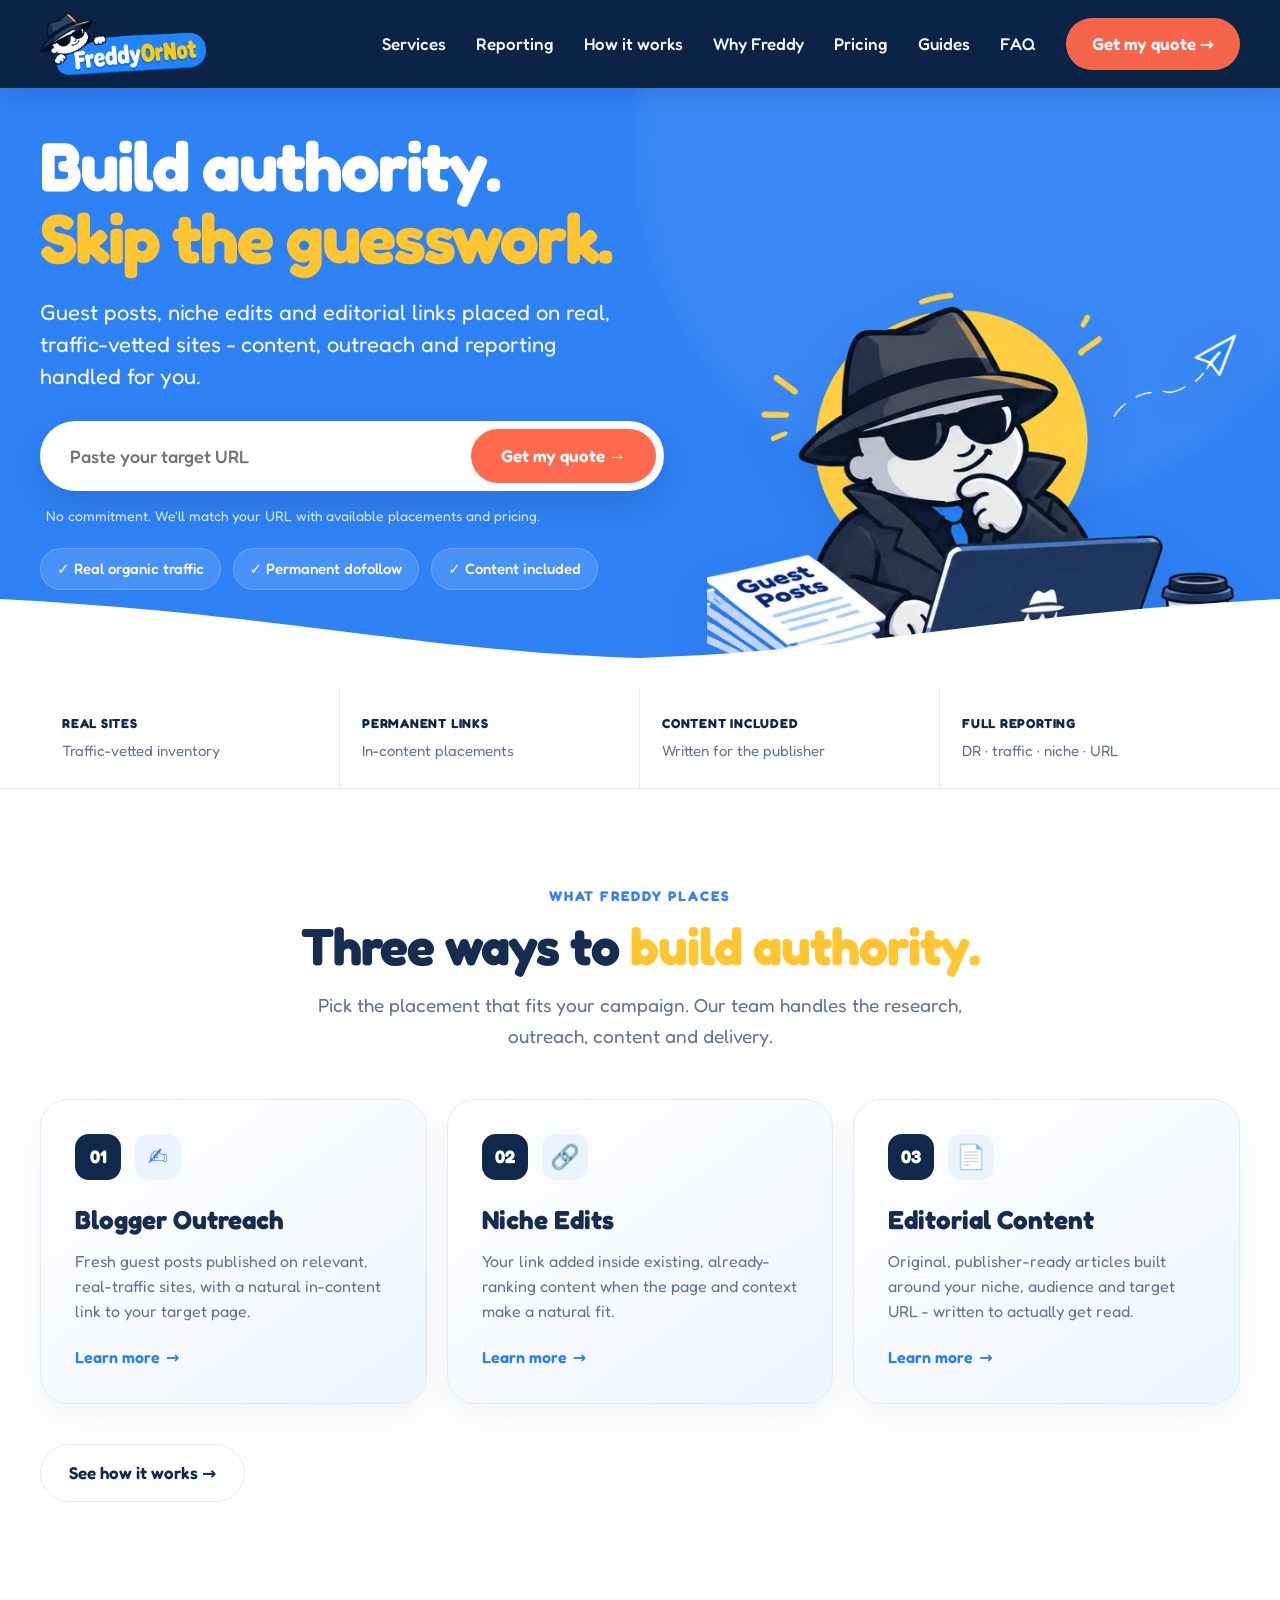
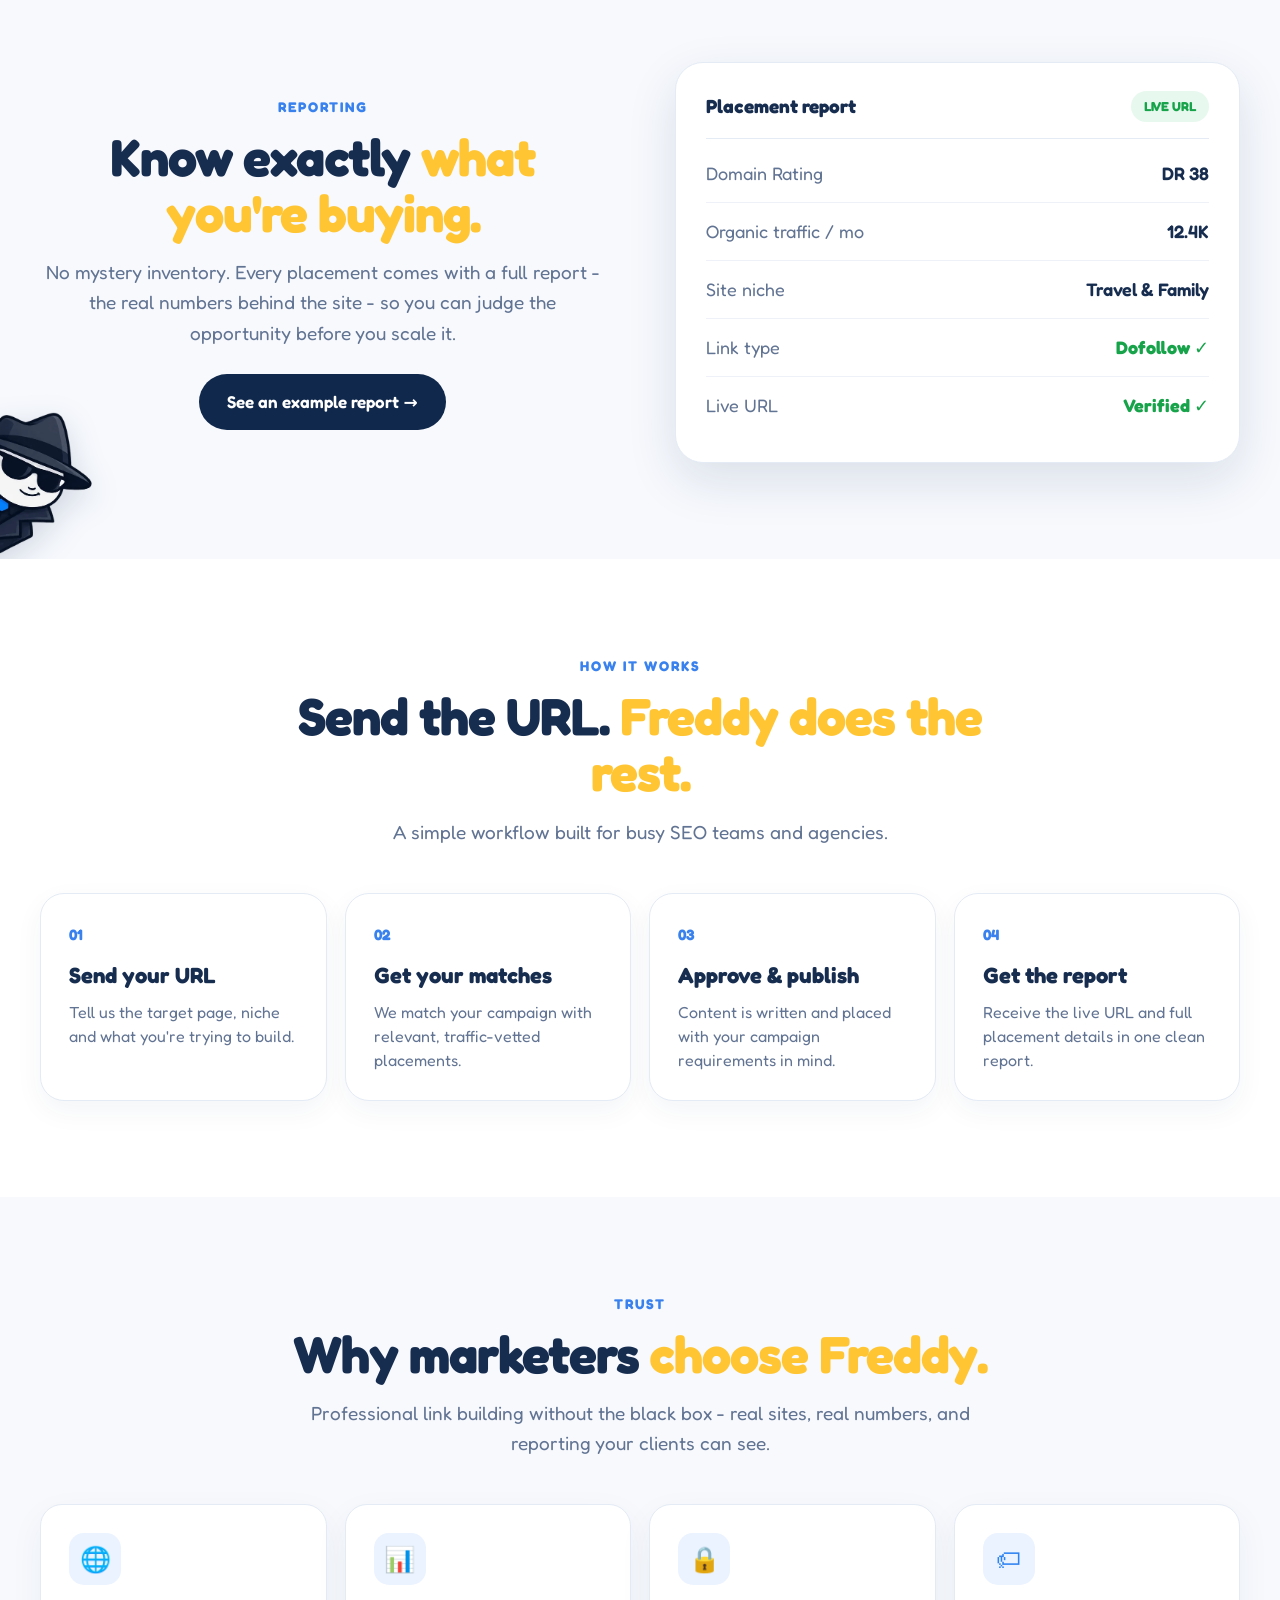
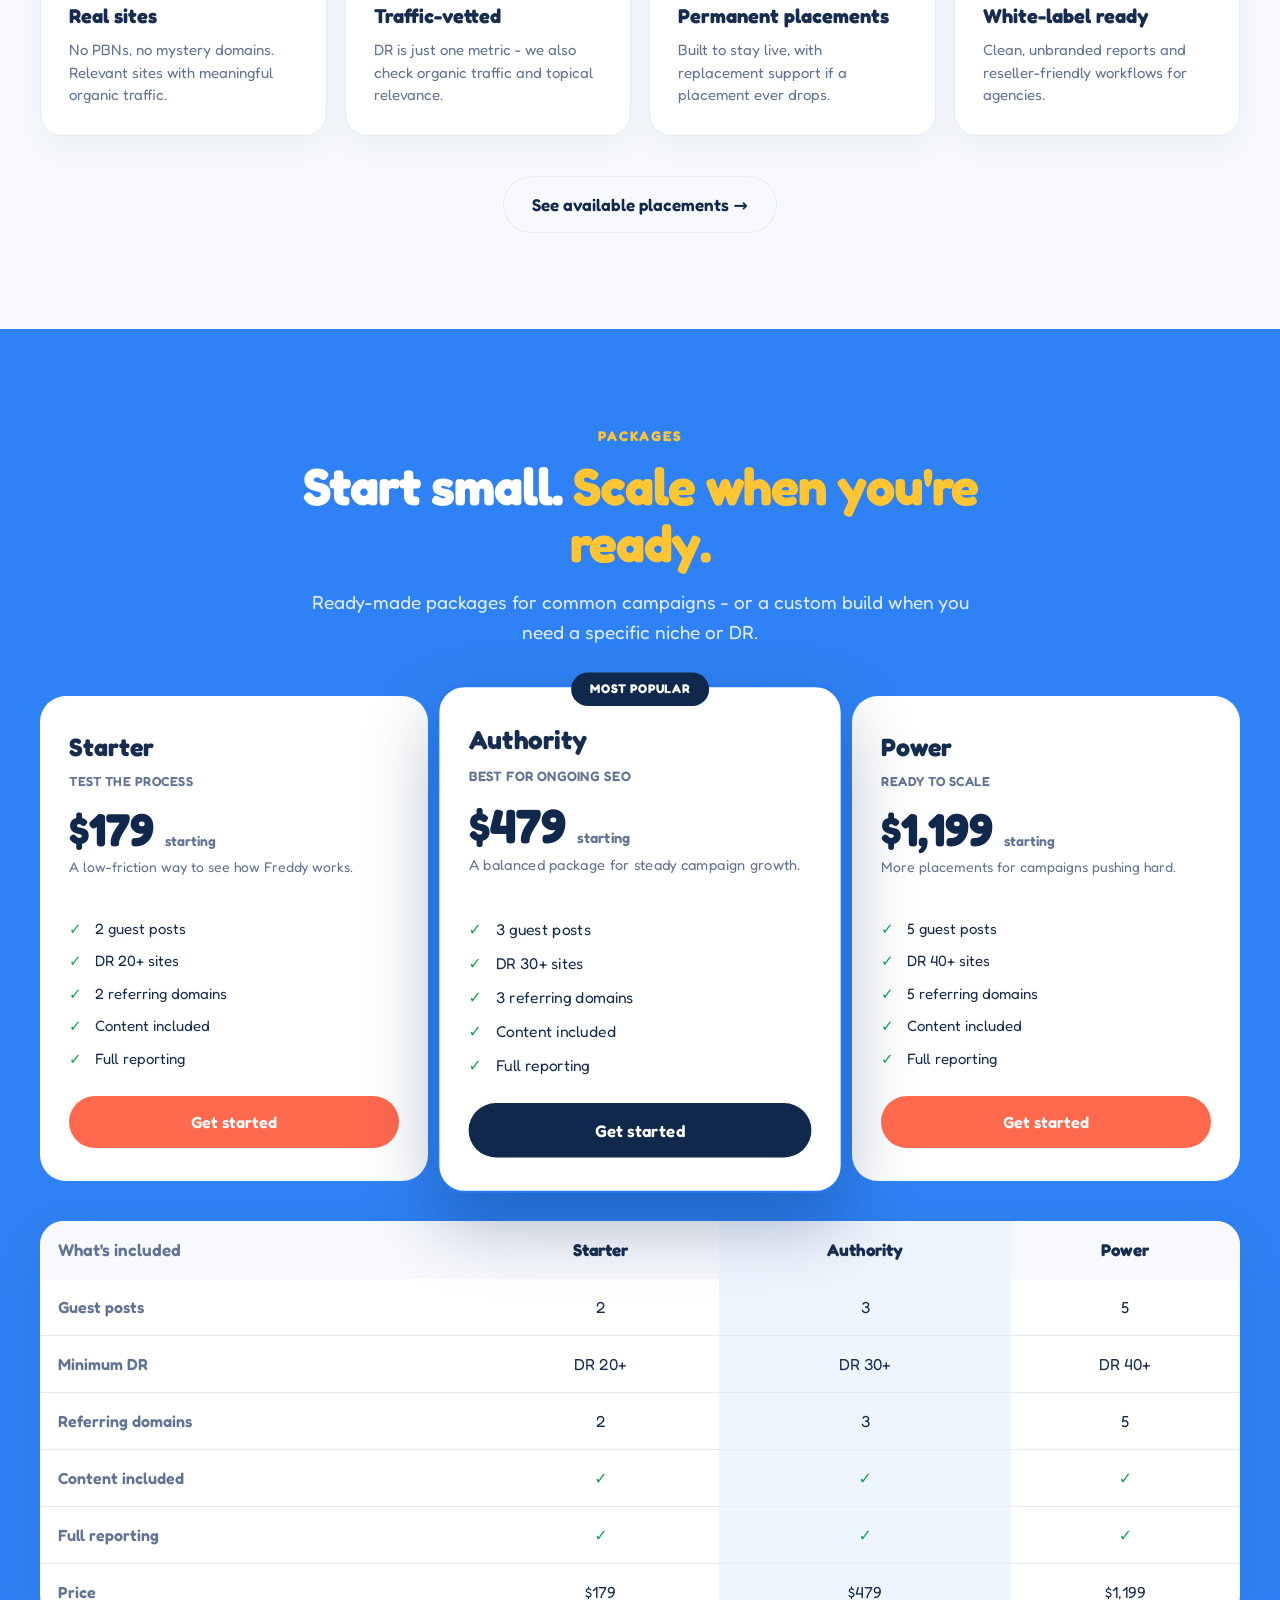
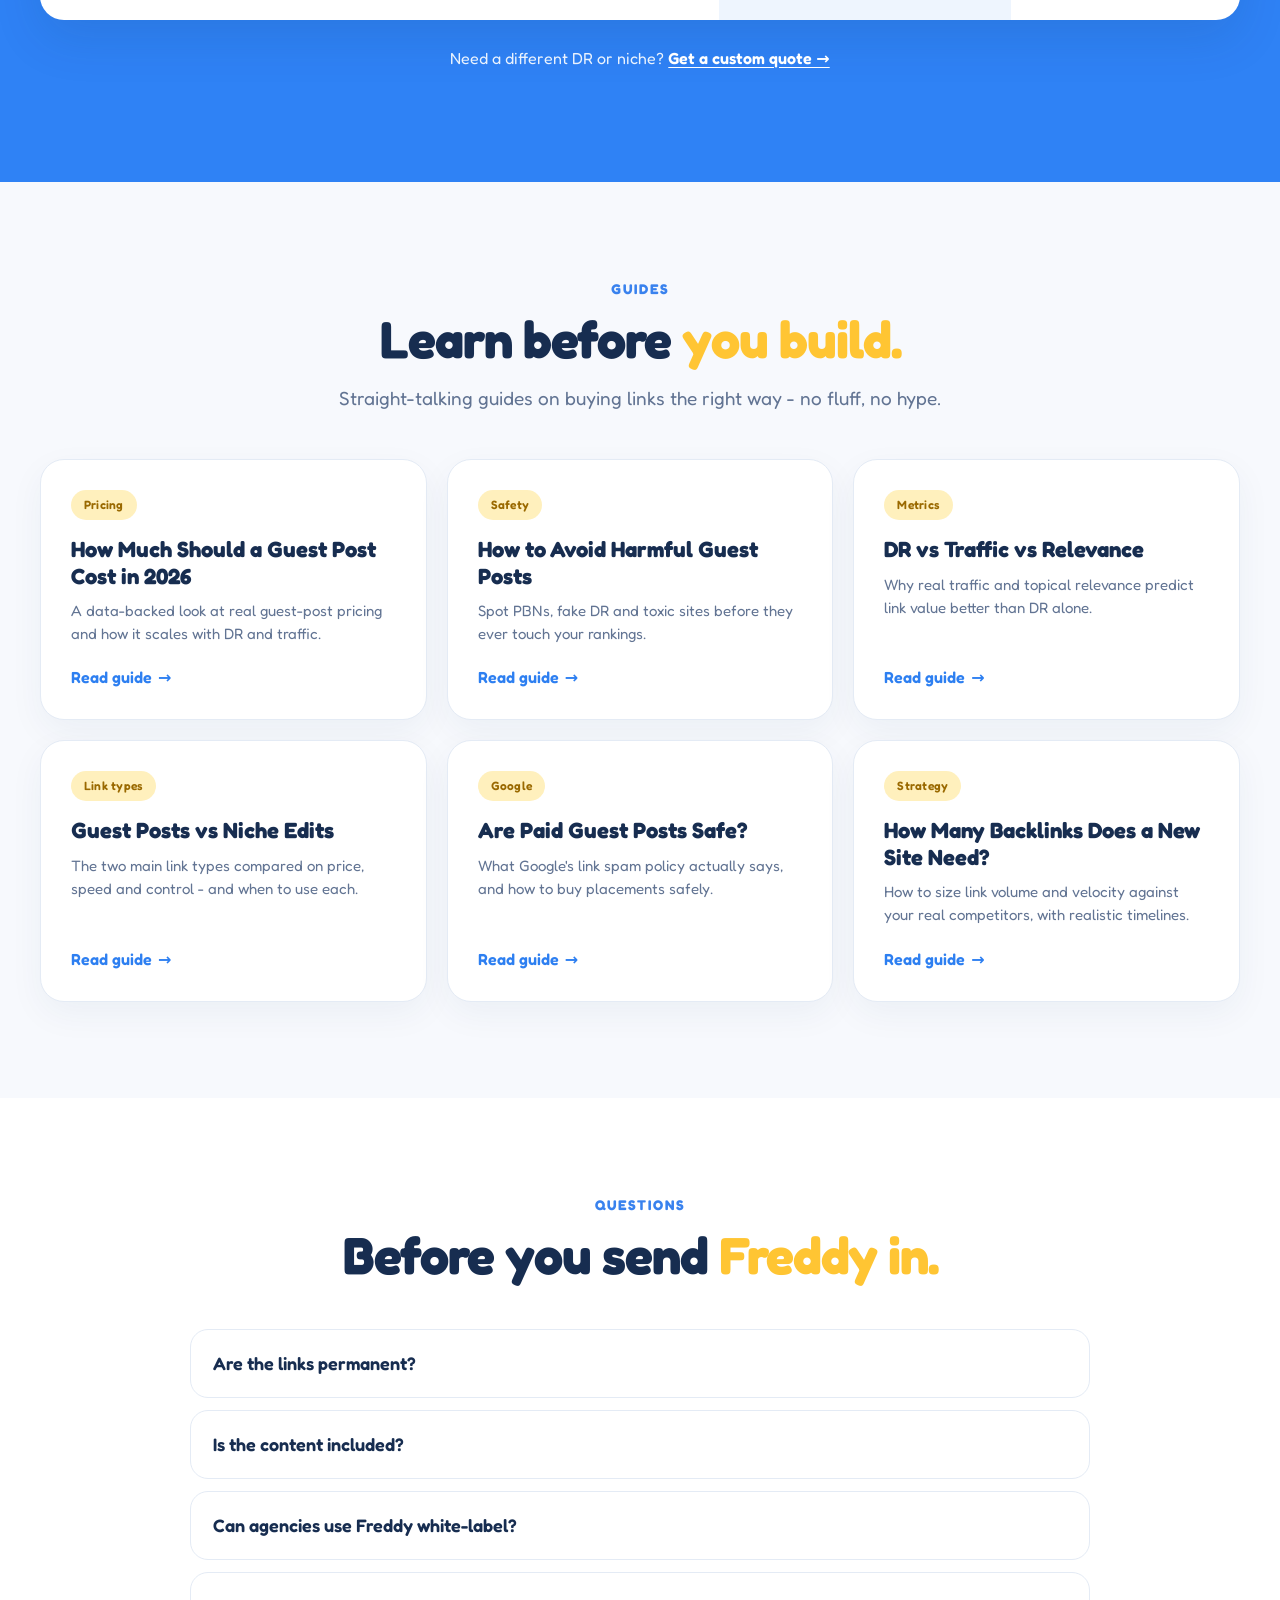
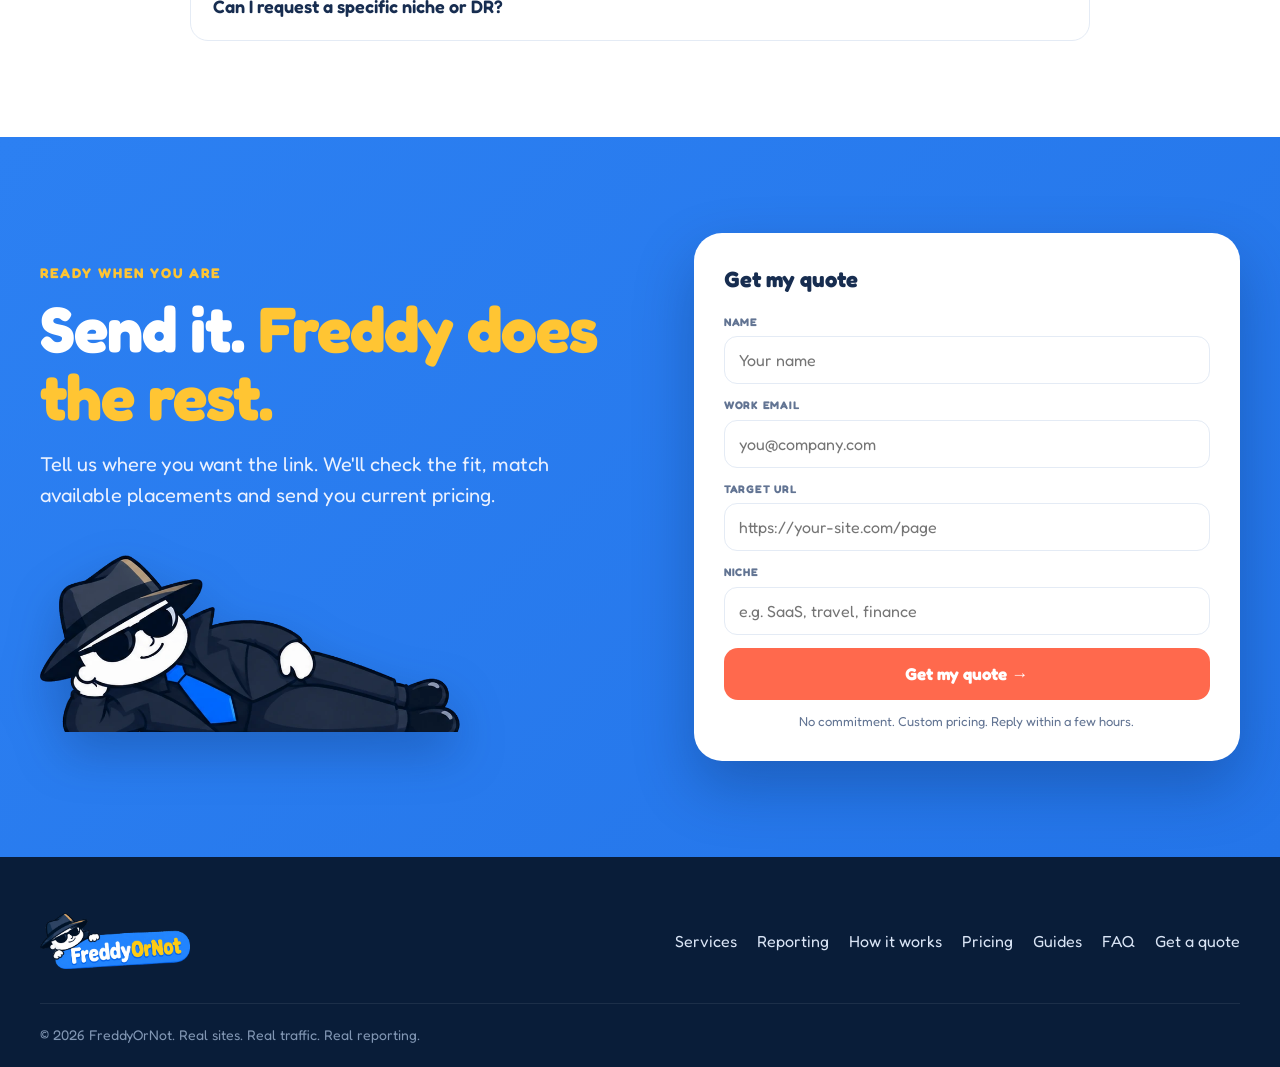
==== commit 95410740: "Add files via upload" ====
--- a/index.html
+++ b/index.html
@@ -390,9 +390,7 @@
 </div>
 
 <!-- SERVICES (item 5) -->
-<section class="section svc-flanked" id="services">
-  <img class="svc-mascot left" src="assets/freddy-point.webp" alt="" aria-hidden="true">
-  <img class="svc-mascot right" src="assets/freddy-stand.webp" alt="" aria-hidden="true">
+<section class="section" id="services">
   <div class="container">
     <div class="section-head center">
       <p class="section-kicker">What Freddy places</p>
